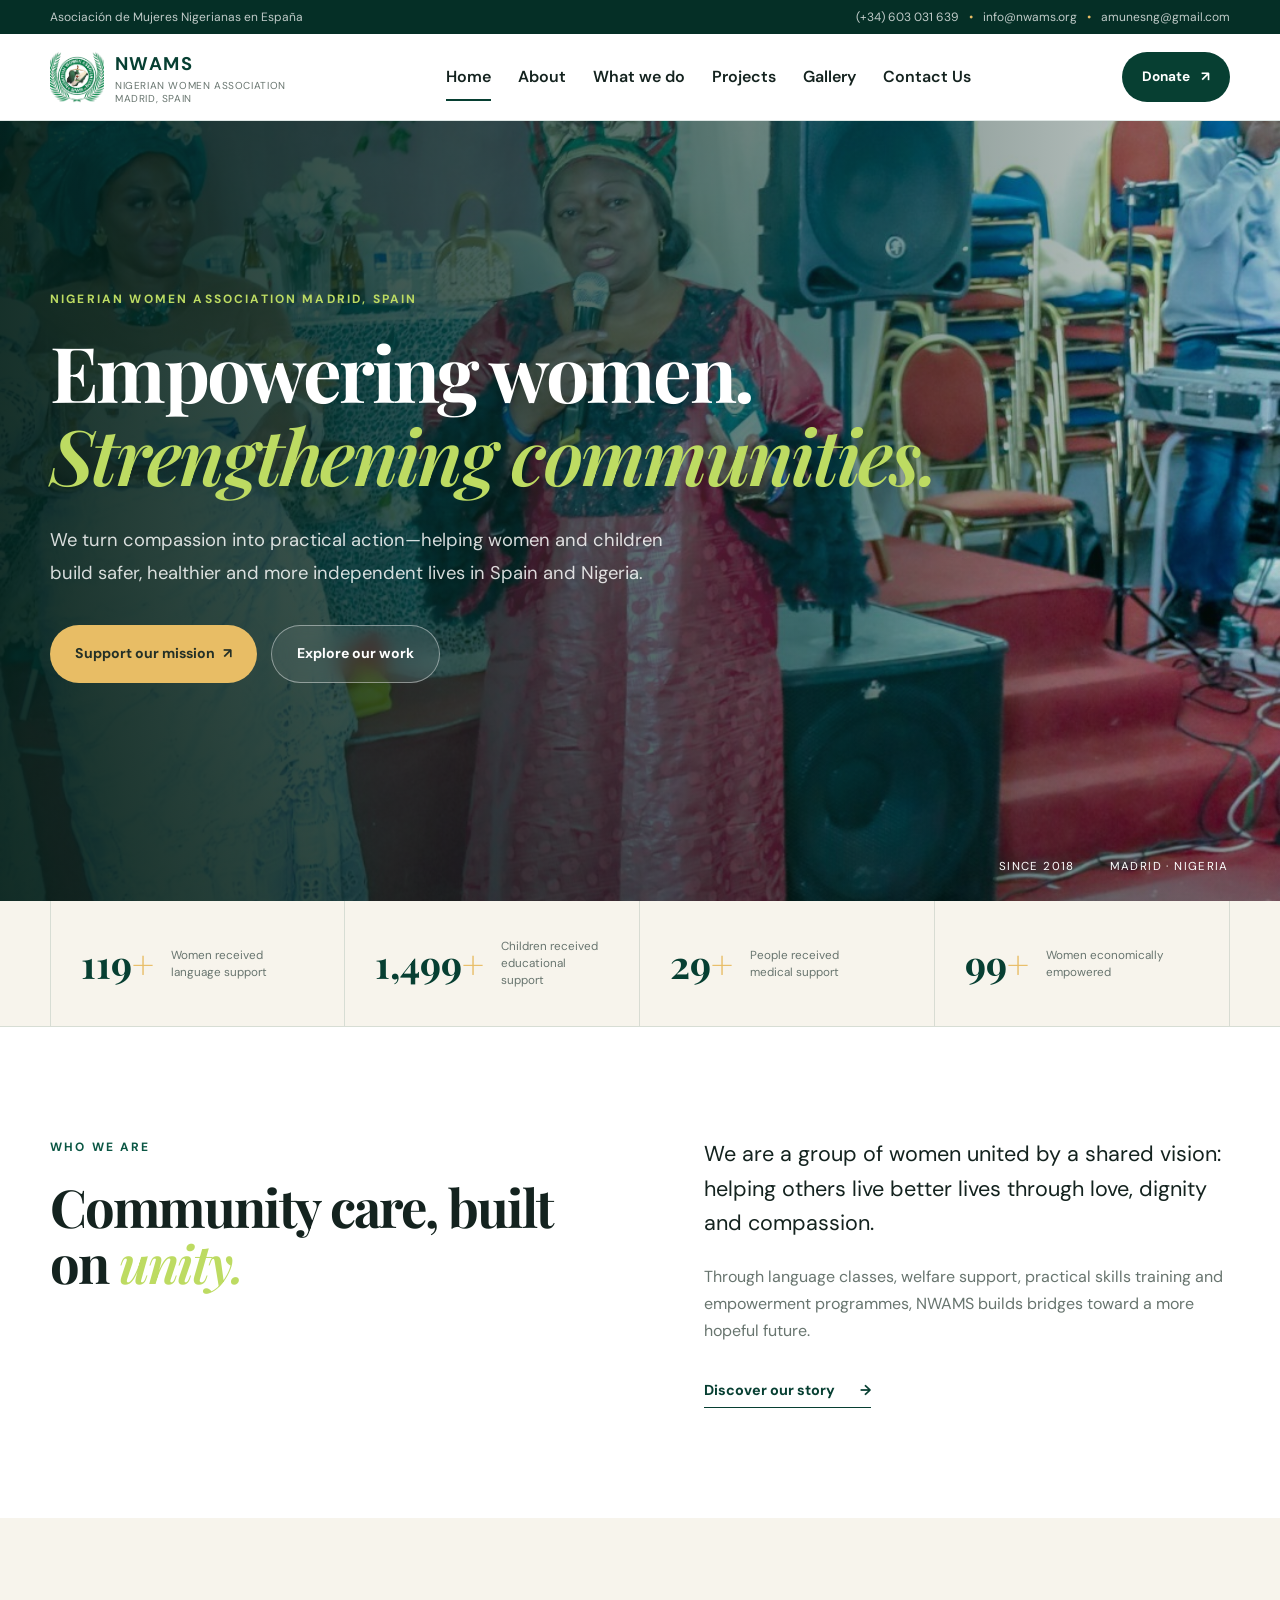
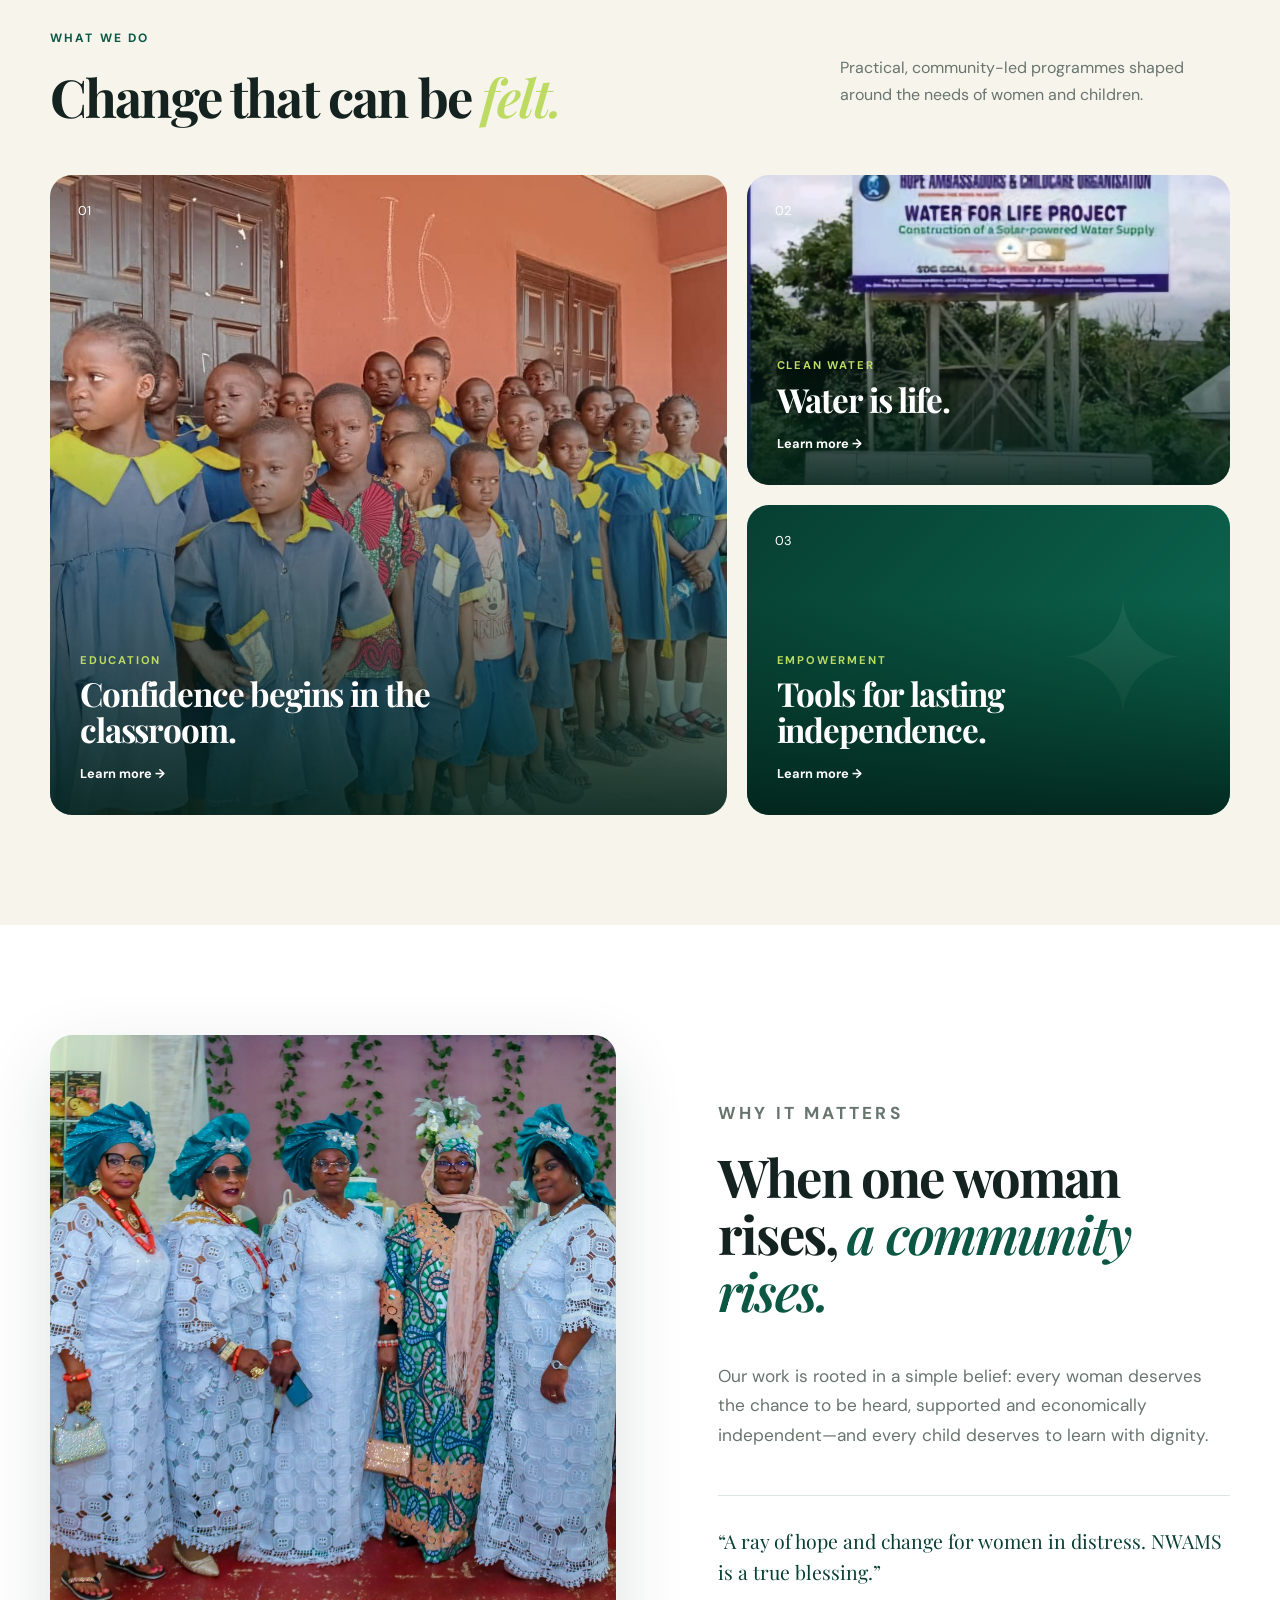
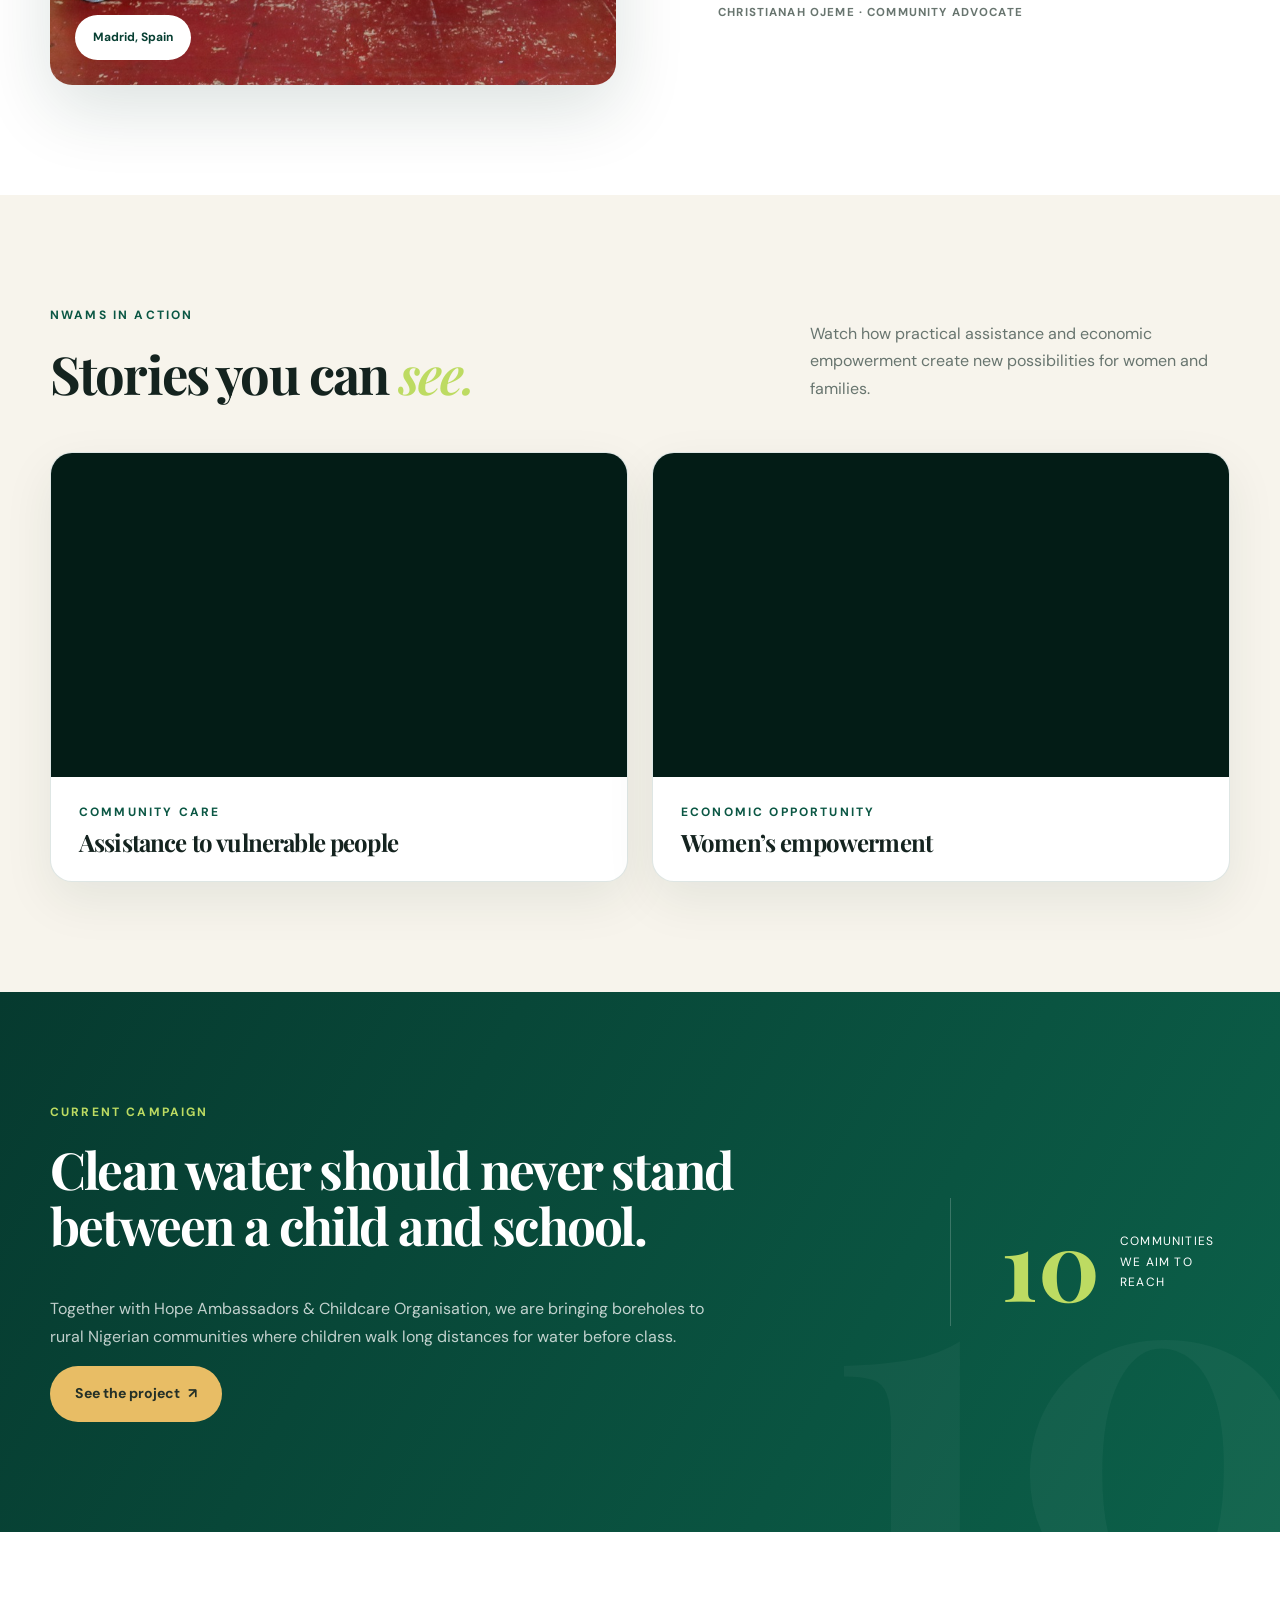
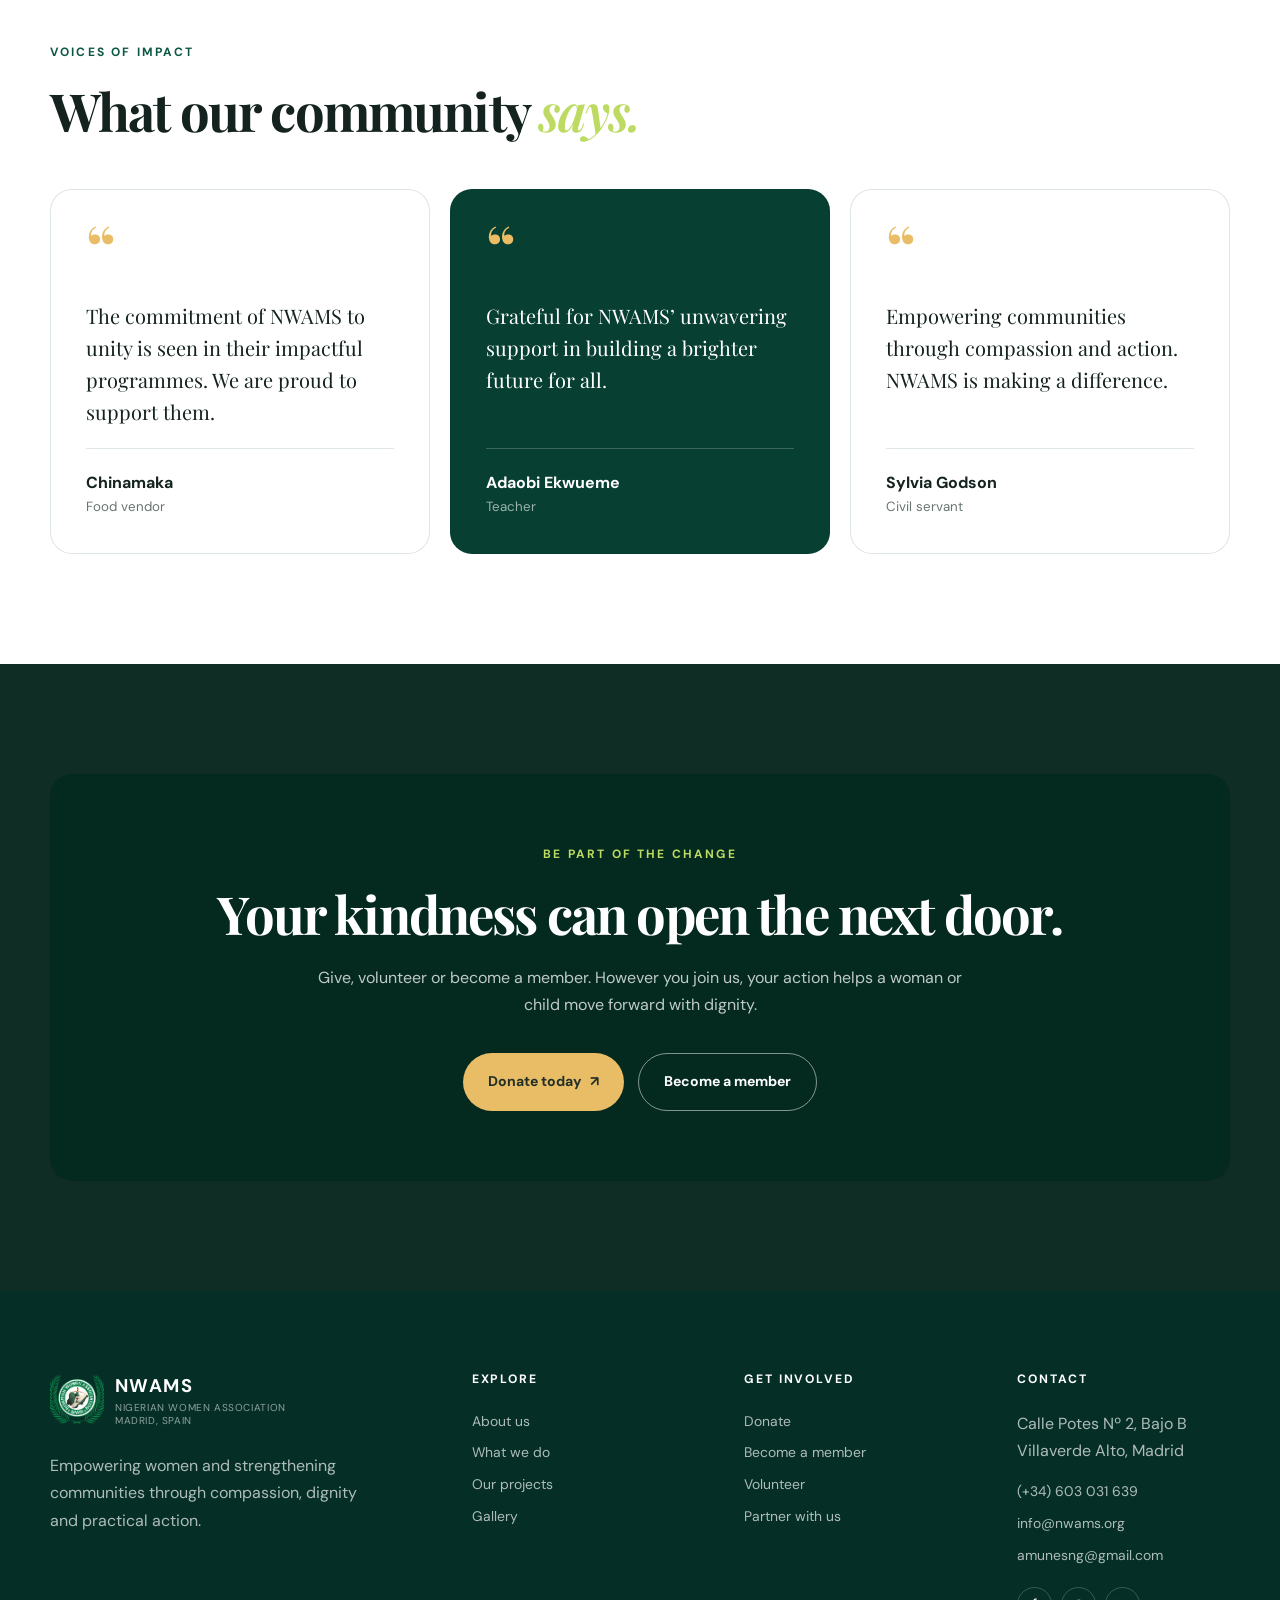
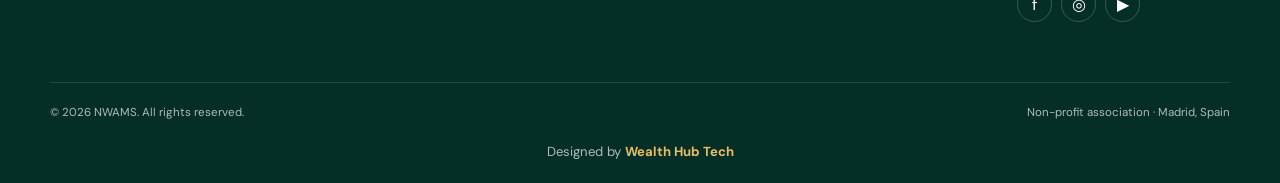
==== index.html @ 1ffab166 "Initial NWAMS website" ====
<!doctype html>
<html lang="en">
  <head>
    <meta charset="UTF-8" />
    <meta name="viewport" content="width=device-width, initial-scale=1.0" />
    <meta
      name="description"
      content="NWAMS empowers women and children in Spain and Nigeria through education, welfare, clean water, healthcare and economic opportunity."
    />
    <meta name="theme-color" content="#073f32" />
    <title>NWAMS | Empowering Women. Strengthening Communities.</title>
    <link rel="preconnect" href="https://fonts.googleapis.com" />
    <link rel="preconnect" href="https://fonts.gstatic.com" crossorigin />
    <link
      href="https://fonts.googleapis.com/css2?family=DM+Sans:wght@400;500;600;700&family=Playfair+Display:wght@600;700&display=swap"
      rel="stylesheet"
    />
    <link rel="stylesheet" href="styles.css" />
  </head>
  <body>
    <div id="site-header"></div>
    <main>
      <section class="hero">
        <img
          class="hero-media"
          src="img/empower.jpeg"
          alt="NWAMS women at a community event"
        />
        <div class="hero-overlay"></div>
        <div class="container hero-content reveal">
          <p class="eyebrow light">Nigerian Women Association Madrid, Spain</p>
          <h1>Empowering women.<br /><em>Strengthening communities.</em></h1>
          <p class="hero-copy">
            We turn compassion into practical action—helping women and children
            build safer, healthier and more independent lives in Spain and
            Nigeria.
          </p>
          <div class="button-row">
            <a class="btn btn-gold" href="donate.html"
              >Support our mission <span>↗</span></a
            ><a class="btn btn-glass" href="projects.html">Explore our work</a>
          </div>
        </div>
        <div class="hero-note">
          <span>Since 2018</span><span>Madrid · Nigeria</span>
        </div>
      </section>
      <section class="impact-strip" aria-label="Our impact">
        <div class="container impact-grid">
          <div>
            <strong data-counter="120">0</strong
            ><span>Women received<br />language support</span>
          </div>
          <div>
            <strong data-counter="1500">0</strong
            ><span>Children received<br />educational support</span>
          </div>
          <div>
            <strong data-counter="30">0</strong
            ><span>People received<br />medical support</span>
          </div>
          <div>
            <strong data-counter="100">0</strong
            ><span>Women economically<br />empowered</span>
          </div>
        </div>
      </section>
      <section class="section intro">
        <div class="container intro-grid">
          <div class="section-heading reveal">
            <p class="eyebrow">Who we are</p>
            <h2>Community care, built on <em>unity.</em></h2>
          </div>
          <div class="intro-copy reveal">
            <p class="lead">
              We are a group of women united by a shared vision: helping others
              live better lives through love, dignity and compassion.
            </p>
            <p>
              Through language classes, welfare support, practical skills
              training and empowerment programmes, NWAMS builds bridges toward a
              more hopeful future.
            </p>
            <a class="text-link" href="about.html"
              >Discover our story <span>→</span></a
            >
          </div>
        </div>
      </section>
      <section class="section programmes">
        <div class="container">
          <div class="heading-row reveal">
            <div>
              <p class="eyebrow">What we do</p>
              <h2>Change that can be <em>felt.</em></h2>
            </div>
            <p>
              Practical, community-led programmes shaped around the needs of
              women and children.
            </p>
          </div>
          <div class="programme-grid">
            <a
              class="programme-card large reveal"
              href="what-we-do.html#education"
              ><img
                src="img/pupil-2.jpeg"
                alt="School children supported by NWAMS"
              /><span class="card-number">01</span>
              <div class="card-caption">
                <p>Education</p>
                <h3>Confidence begins in the classroom.</h3>
                <span>Learn more →</span>
              </div></a
            ><a class="programme-card reveal" href="what-we-do.html#water"
              ><img
                src="img/Water-is-Life.jpg"
                alt="Clean water project"
              /><span class="card-number">02</span>
              <div class="card-caption">
                <p>Clean water</p>
                <h3>Water is life.</h3>
                <span>Learn more →</span>
              </div></a
            ><a
              class="programme-card green-card reveal"
              href="what-we-do.html#empowerment"
              ><span class="card-number">03</span>
              <div class="card-caption">
                <p>Empowerment</p>
                <h3>Tools for lasting independence.</h3>
                <span>Learn more →</span>
              </div></a
            >
          </div>
        </div>
      </section>
      <section class="section story-section">
        <div class="container story-grid">
          <div class="story-image reveal">
            <img
              src="img/photo-12.jpeg"
              alt="NWAMS community celebration"
            /><span class="image-badge">Madrid, Spain</span>
          </div>
          <div class="story-copy reveal">
            <p class="eyebrow">Why it matters</p>
            <h2>When one woman rises, <em>a community rises.</em></h2>
            <p>
              Our work is rooted in a simple belief: every woman deserves the
              chance to be heard, supported and economically independent—and
              every child deserves to learn with dignity.
            </p>
            <blockquote>
              “A ray of hope and change for women in distress. NWAMS is a true
              blessing.”<cite>Christianah Ojeme · Community advocate</cite>
            </blockquote>
          </div>
        </div>
      </section>
      <section class="section video-section">
        <div class="container">
          <div class="team-heading reveal">
            <div>
              <p class="eyebrow">NWAMS in action</p>
              <h2>Stories you can <em>see.</em></h2>
            </div>
            <p>
              Watch how practical assistance and economic empowerment create new
              possibilities for women and families.
            </p>
          </div>
          <div class="video-grid">
            <article class="video-card reveal">
              <div class="video-frame">
                <iframe
                  src="https://www.youtube.com/embed/6fsP2X5uu2U"
                  title="NWAMS assistance to vulnerable people"
                  loading="lazy"
                  allow="
                    accelerometer;
                    autoplay;
                    clipboard-write;
                    encrypted-media;
                    gyroscope;
                    picture-in-picture;
                    web-share;
                  "
                  referrerpolicy="strict-origin-when-cross-origin"
                  allowfullscreen
                ></iframe>
              </div>
              <div class="video-caption">
                <p class="eyebrow">Community care</p>
                <h3>Assistance to vulnerable people</h3>
              </div>
            </article>
            <article class="video-card reveal">
              <div class="video-frame">
                <iframe
                  src="https://www.youtube.com/embed/rhXHW_gicxs"
                  title="NWAMS women empowerment programme"
                  loading="lazy"
                  allow="
                    accelerometer;
                    autoplay;
                    clipboard-write;
                    encrypted-media;
                    gyroscope;
                    picture-in-picture;
                    web-share;
                  "
                  referrerpolicy="strict-origin-when-cross-origin"
                  allowfullscreen
                ></iframe>
              </div>
              <div class="video-caption">
                <p class="eyebrow">Economic opportunity</p>
                <h3>Women’s empowerment</h3>
              </div>
            </article>
          </div>
        </div>
      </section>
      <section class="section project-spotlight">
        <div class="container spotlight-inner reveal">
          <div>
            <p class="eyebrow light">Current campaign</p>
            <h2>Clean water should never stand between a child and school.</h2>
            <p>
              Together with Hope Ambassadors & Childcare Organisation, we are
              bringing boreholes to rural Nigerian communities where children
              walk long distances for water before class.
            </p>
            <a class="btn btn-gold" href="projects.html"
              >See the project <span>↗</span></a
            >
          </div>
          <div class="spotlight-stat">
            <strong>10</strong><span>communities<br />we aim to reach</span>
          </div>
        </div>
      </section>
      <section class="section voices">
        <div class="container">
          <div class="heading-row reveal">
            <div>
              <p class="eyebrow">Voices of impact</p>
              <h2>What our community <em>says.</em></h2>
            </div>
          </div>
          <div class="testimonial-grid">
            <article class="quote-card reveal">
              <span>“</span>
              <p>
                The commitment of NWAMS to unity is seen in their impactful
                programmes. We are proud to support them.
              </p>
              <footer>
                <strong>Chinamaka</strong><small>Food vendor</small>
              </footer>
            </article>
            <article class="quote-card featured reveal">
              <span>“</span>
              <p>
                Grateful for NWAMS’ unwavering support in building a brighter
                future for all.
              </p>
              <footer>
                <strong>Adaobi Ekwueme</strong><small>Teacher</small>
              </footer>
            </article>
            <article class="quote-card reveal">
              <span>“</span>
              <p>
                Empowering communities through compassion and action. NWAMS is
                making a difference.
              </p>
              <footer>
                <strong>Sylvia Godson</strong><small>Civil servant</small>
              </footer>
            </article>
          </div>
        </div>
      </section>
      <section class="section final-cta">
        <div class="container cta-inner reveal">
          <p class="eyebrow light">Be part of the change</p>
          <h2>Your kindness can open the next door.</h2>
          <p>
            Give, volunteer or become a member. However you join us, your action
            helps a woman or child move forward with dignity.
          </p>
          <div class="button-row">
            <a class="btn btn-gold" href="donate.html"
              >Donate today <span>↗</span></a
            ><a class="btn btn-outline-light" href="contact-us.html"
              >Become a member</a
            >
          </div>
        </div>
      </section>
    </main>
    <div id="site-footer"></div>
    <script src="script.js"></script>
  </body>
</html>
---- styles.css ----
:root{--green:#073f32;--green-2:#0b5744;--lime:#bddb62;--gold:#e8bd65;--cream:#f7f4ec;--ink:#14231f;--muted:#68756f;--white:#fff;--line:rgba(7,63,50,.13);--radius:22px;--shadow:0 24px 70px rgba(6,48,38,.14);--container:min(1180px,calc(100% - 40px))}
*{box-sizing:border-box}html{scroll-behavior:smooth}body{margin:0;color:var(--ink);font:16px/1.7 'DM Sans',sans-serif;background:#fff}body.menu-open{overflow:hidden}img{display:block;max-width:100%}a{color:inherit;text-decoration:none}h1,h2,h3,p{margin-top:0}h1,h2,h3{font-family:'Playfair Display',serif;line-height:1.08;letter-spacing:-.035em}h1{font-size:clamp(3rem,6vw,6.4rem)}h2{font-size:clamp(2.35rem,4.1vw,4.5rem)}h3{font-size:1.5rem}em{font-weight:600;color:var(--lime)}.container{width:var(--container);margin-inline:auto}.section{padding:110px 0}.eyebrow{margin:0 0 20px;color:var(--green-2);font-size:.75rem;font-weight:700;letter-spacing:.18em;text-transform:uppercase}.eyebrow.light{color:var(--lime)}.topbar{background:#052f26;color:rgba(255,255,255,.75);font-size:.75rem}.topbar .container{min-height:34px;display:flex;align-items:center;justify-content:space-between;gap:15px}.topbar a:hover{color:#fff}.topbar-dot{padding:0 10px;color:var(--gold)}.site-header{position:sticky;top:0;z-index:100;background:rgba(255,255,255,.95);backdrop-filter:blur(18px);border-bottom:1px solid var(--line)}.nav-wrap{height:86px;display:flex;align-items:center;gap:28px}.brand{display:flex;align-items:center;gap:11px;min-width:245px}.brand img{width:54px;height:54px;object-fit:contain}.brand strong{display:block;color:var(--green);font-size:1.15rem;letter-spacing:.08em}.brand small{display:block;color:var(--muted);font-size:.63rem;line-height:1.25;text-transform:uppercase;letter-spacing:.06em}.main-nav{display:flex;align-items:center;justify-content:center;gap:27px;flex:1}.main-nav a{position:relative;font-size:.87rem;font-weight:600}.main-nav a:after{content:'';position:absolute;left:0;right:100%;bottom:-10px;height:2px;background:var(--green);transition:.25s}.main-nav a:hover:after,.main-nav a.active:after{right:0}.nav-donate{background:var(--green);color:#fff;padding:13px 20px;border-radius:50px;font-size:.85rem;font-weight:700}.nav-donate span,.btn span{margin-left:8px}.menu-toggle{display:none;border:0;background:none;padding:8px}.menu-toggle span{display:block;width:25px;height:2px;margin:5px;background:var(--green)}.hero{position:relative;min-height:calc(100vh - 120px);display:grid;align-items:center;overflow:hidden;background:var(--green)}.hero-media{position:absolute;inset:0;width:100%;height:100%;object-fit:cover;object-position:center 34%}.hero-overlay{position:absolute;inset:0;background:linear-gradient(90deg,rgba(3,31,24,.92) 0%,rgba(4,39,30,.66) 50%,rgba(4,34,27,.18) 100%),linear-gradient(0deg,rgba(0,0,0,.2),transparent 45%)}.hero-content{position:relative;z-index:2;color:#fff;padding:100px 0 150px}.hero h1{max-width:980px;margin-bottom:28px;color:#fff}.hero-copy{max-width:650px;font-size:1.15rem;color:rgba(255,255,255,.83);line-height:1.8}.button-row{display:flex;flex-wrap:wrap;gap:14px;margin-top:35px}.btn{display:inline-flex;align-items:center;justify-content:center;padding:16px 25px;border-radius:50px;font-size:.88rem;font-weight:700;transition:.25s}.btn:hover{transform:translateY(-2px)}.btn-gold{background:var(--gold);color:#243027}.btn-glass{border:1px solid rgba(255,255,255,.42);color:#fff;background:rgba(255,255,255,.08);backdrop-filter:blur(10px)}.btn-outline-light{border:1px solid rgba(255,255,255,.5);color:#fff}.hero-note{position:absolute;z-index:3;bottom:24px;right:4%;display:flex;gap:35px;color:#fff;font-size:.72rem;letter-spacing:.12em;text-transform:uppercase}.impact-strip{background:var(--cream);border-bottom:1px solid var(--line)}.impact-grid{display:grid;grid-template-columns:repeat(4,1fr)}.impact-grid>div{display:flex;align-items:center;gap:17px;padding:30px;border-right:1px solid var(--line)}.impact-grid>div:first-child{border-left:1px solid var(--line)}.impact-grid strong{font-family:'Playfair Display',serif;font-size:2.4rem;color:var(--green)}.impact-grid strong:after{content:'+';color:var(--gold)}.impact-grid span{font-size:.73rem;line-height:1.45;color:var(--muted)}.intro{background:#fff}.intro-grid{display:grid;grid-template-columns:1fr 1fr;gap:10vw}.section-heading h2{margin:0}.intro-copy .lead{font-size:1.35rem;color:var(--ink);line-height:1.6}.intro-copy p{color:var(--muted)}.text-link{display:inline-flex;gap:25px;margin-top:18px;padding-bottom:4px;border-bottom:1px solid var(--green);color:var(--green);font-weight:700;font-size:.9rem}.programmes{background:var(--cream)}.heading-row{display:flex;justify-content:space-between;align-items:end;gap:50px;margin-bottom:50px}.heading-row h2{margin:0}.heading-row>p{max-width:390px;color:var(--muted)}.programme-grid{display:grid;grid-template-columns:1.4fr 1fr;grid-template-rows:310px 310px;gap:20px}.programme-card{position:relative;overflow:hidden;border-radius:var(--radius);color:#fff}.programme-card.large{grid-row:1/3}.programme-card img{width:100%;height:100%;object-fit:cover;transition:.6s}.programme-card:after{content:'';position:absolute;inset:0;background:linear-gradient(0deg,rgba(2,34,26,.9),transparent 70%)}.programme-card:hover img{transform:scale(1.04)}.green-card{background:linear-gradient(135deg,var(--green),#0c6f55)}.green-card:before{content:'✦';position:absolute;right:40px;top:20px;font-size:10rem;color:rgba(255,255,255,.07)}.card-number{position:absolute;z-index:2;top:25px;left:28px;font-size:.8rem}.card-caption{position:absolute;z-index:2;left:30px;right:30px;bottom:28px}.card-caption p{margin:0 0 6px;color:var(--lime);font-size:.7rem;text-transform:uppercase;letter-spacing:.16em;font-weight:700}.card-caption h3{max-width:500px;margin-bottom:12px;color:#fff;font-size:clamp(1.4rem,2.6vw,2.5rem)}.card-caption>span{font-size:.8rem;font-weight:700}.story-section{background:#fff}.story-grid{display:grid;grid-template-columns:1.05fr .95fr;align-items:center;gap:8vw}.story-image{position:relative}.story-image img{width:100%;height:650px;object-fit:cover;border-radius:var(--radius);box-shadow:var(--shadow)}.image-badge{position:absolute;bottom:25px;left:25px;background:#fff;color:var(--green);padding:12px 18px;border-radius:50px;font-size:.75rem;font-weight:700}.story-copy h2 em{color:var(--green-2)}.story-copy>p{color:var(--muted);font-size:1.08rem}.story-copy blockquote{margin:45px 0 0;padding:30px 0 0;border-top:1px solid var(--line);font:1.22rem/1.6 'Playfair Display',serif;color:var(--green)}.story-copy cite{display:block;margin-top:17px;color:var(--muted);font:700 .72rem 'DM Sans',sans-serif;text-transform:uppercase;letter-spacing:.1em}.project-spotlight{position:relative;background:linear-gradient(120deg,#063a2f,#0c614a);color:#fff;overflow:hidden}.project-spotlight:after{content:'10';position:absolute;right:-3%;bottom:-34%;color:rgba(255,255,255,.035);font:700 30rem 'Playfair Display',serif}.spotlight-inner{position:relative;z-index:2;display:grid;grid-template-columns:1.5fr .5fr;align-items:center;gap:60px}.spotlight-inner h2{max-width:790px;color:#fff;font-size:clamp(2.5rem,4vw,4.3rem)}.spotlight-inner p:not(.eyebrow){max-width:690px;color:rgba(255,255,255,.75)}.spotlight-stat{display:flex;align-items:center;gap:20px;padding-left:50px;border-left:1px solid rgba(255,255,255,.2)}.spotlight-stat strong{font:700 6rem 'Playfair Display',serif;color:var(--lime)}.spotlight-stat span{font-size:.75rem;text-transform:uppercase;letter-spacing:.1em}.voices{background:#fff}.testimonial-grid{display:grid;grid-template-columns:repeat(3,1fr);gap:20px}.quote-card{display:flex;flex-direction:column;min-height:360px;padding:35px;border:1px solid var(--line);border-radius:var(--radius);background:#fff}.quote-card>span{font:700 4rem 'Playfair Display',serif;color:var(--gold);line-height:.7}.quote-card>p{flex:1;margin-top:30px;font:1.25rem/1.6 'Playfair Display',serif}.quote-card footer{display:flex;flex-direction:column;padding-top:20px;border-top:1px solid var(--line)}.quote-card small{color:var(--muted)}.quote-card.featured{background:var(--green);color:#fff}.quote-card.featured footer{border-color:rgba(255,255,255,.2)}.quote-card.featured small{color:rgba(255,255,255,.6)}.final-cta{background:#102d25 url('https://nwams.org/wp-content/uploads/2024/10/WhatsApp-Image-2024-10-19-at-17.21.58-5.jpeg') center/cover}.cta-inner{padding:70px;border-radius:var(--radius);background:rgba(4,43,33,.9);color:#fff;text-align:center;backdrop-filter:blur(4px)}.cta-inner h2{max-width:850px;margin:0 auto 22px;color:#fff}.cta-inner>p:not(.eyebrow){max-width:660px;margin-inline:auto;color:rgba(255,255,255,.75)}.cta-inner .button-row{justify-content:center}.site-footer{padding:80px 0 20px;background:#052f26;color:rgba(255,255,255,.68)}.footer-main{display:grid;grid-template-columns:1.7fr repeat(3,1fr);gap:60px}.footer-brand strong{color:#fff}.footer-brand small{color:rgba(255,255,255,.55)}.footer-about p{max-width:320px;margin-top:25px}.footer-main h3{margin-bottom:23px;color:#fff;font:700 .76rem 'DM Sans',sans-serif;text-transform:uppercase;letter-spacing:.15em}.footer-main>div>a:not(.brand){display:block;margin:8px 0;font-size:.87rem}.footer-main>div>a:hover{color:var(--lime)}.socials{display:flex;gap:9px;margin-top:20px}.socials a{width:35px;height:35px;display:grid;place-items:center;border:1px solid rgba(255,255,255,.2);border-radius:50%;color:#fff}.footer-bottom{display:flex;justify-content:space-between;margin-top:60px;padding-top:20px;border-top:1px solid rgba(255,255,255,.12);font-size:.72rem}.page-hero{padding:110px 0 80px;background:var(--cream)}.page-hero h1{max-width:900px;margin:0;color:var(--green);font-size:clamp(3rem,5vw,5.5rem)}.page-hero p:last-child{max-width:680px;color:var(--muted);font-size:1.1rem}.content-grid{display:grid;grid-template-columns:repeat(2,1fr);gap:25px}.content-card{padding:35px;border:1px solid var(--line);border-radius:var(--radius)}.content-card img{width:100%;height:260px;object-fit:cover;border-radius:15px;margin-bottom:25px}.content-card p{color:var(--muted)}.contact-grid{display:grid;grid-template-columns:.8fr 1.2fr;gap:60px}.contact-list a{display:block;margin:15px 0;color:var(--green);font-weight:700}.form-card{padding:40px;background:var(--cream);border-radius:var(--radius)}form{display:grid;gap:16px}label{font-size:.8rem;font-weight:700}input,textarea,select{width:100%;padding:15px;border:1px solid var(--line);border-radius:10px;background:#fff;font:inherit}textarea{min-height:140px;resize:vertical}.form-feedback{color:var(--green);font-weight:700}.gallery-grid{columns:3;column-gap:18px}.gallery-grid img{width:100%;margin-bottom:18px;border-radius:16px;break-inside:avoid}.reveal{opacity:0;transform:translateY(24px);transition:opacity .7s,transform .7s}.reveal.shown{opacity:1;transform:none}@media(prefers-reduced-motion:reduce){*{scroll-behavior:auto!important}.reveal{opacity:1;transform:none;transition:none}}
@media(max-width:1050px){.main-nav{gap:14px}.nav-wrap{gap:14px}.brand{min-width:auto}.brand small{display:none}.impact-grid{grid-template-columns:repeat(2,1fr)}.impact-grid>div:nth-child(3){border-left:1px solid var(--line)}.footer-main{grid-template-columns:1.4fr repeat(3,1fr);gap:30px}}
@media(max-width:800px){.topbar{display:none}.site-header{top:0}.nav-wrap{height:74px}.brand img{width:45px;height:45px}.menu-toggle{display:block;margin-left:auto}.main-nav{position:fixed;inset:74px 0 auto;background:#fff;display:none;flex-direction:column;align-items:flex-start;padding:30px 20px;box-shadow:var(--shadow)}.main-nav.open{display:flex}.nav-donate{display:none}.hero{min-height:750px}.hero-content{padding:80px 0 150px}.hero-note{left:20px;right:auto}.section{padding:75px 0}.intro-grid,.story-grid,.spotlight-inner,.contact-grid{grid-template-columns:1fr;gap:50px}.heading-row{display:block}.programme-grid{display:block}.programme-card{display:block;height:420px;margin-bottom:18px}.story-image img{height:500px}.spotlight-stat{padding:25px 0 0;border-left:0;border-top:1px solid rgba(255,255,255,.2)}.testimonial-grid{grid-template-columns:1fr}.quote-card{min-height:300px}.footer-main{grid-template-columns:1fr 1fr}.footer-about{grid-column:1/-1}.cta-inner{padding:50px 22px}.content-grid{grid-template-columns:1fr}.gallery-grid{columns:2}}
@media(max-width:520px){:root{--container:min(100% - 28px,1180px)}h1{font-size:3.25rem}.hero-copy{font-size:1rem}.button-row{flex-direction:column;align-items:stretch}.hero-note{gap:16px;font-size:.62rem}.impact-grid{grid-template-columns:1fr 1fr}.impact-grid>div{display:block;padding:21px 13px}.impact-grid strong{display:block;font-size:2rem}.impact-grid span{font-size:.66rem}.story-image img{height:400px}.footer-main{grid-template-columns:1fr}.footer-about{grid-column:auto}.footer-bottom{display:block}.footer-bottom span{display:block;margin:7px 0}.gallery-grid{columns:1}.form-card{padding:25px}}

/* About page team */
.team-section{background:#fff}.community-team{background:var(--cream)}.team-heading{display:grid;grid-template-columns:1.25fr .75fr;align-items:end;gap:60px;margin-bottom:50px}.team-heading h2{margin:0}.team-heading>p{max-width:430px;margin:0;color:var(--muted)}.team-grid{display:grid;gap:22px}.executive-grid{grid-template-columns:repeat(5,1fr)}.member-grid{grid-template-columns:repeat(4,1fr)}.member-card{overflow:hidden;border:1px solid var(--line);border-radius:18px;background:#fff;transition:transform .3s,box-shadow .3s}.member-card:hover{transform:translateY(-6px);box-shadow:var(--shadow)}.member-card img{width:100%;height:280px;object-fit:cover;object-position:center top;background:#edf2ee}.member-card div{padding:21px 20px 23px}.member-card h3{margin:0 0 7px;font-size:1.18rem;line-height:1.25}.member-card p{margin:0;color:var(--green-2);font-size:.7rem;font-weight:700;letter-spacing:.1em;text-transform:uppercase}
@media(max-width:1050px){.executive-grid,.member-grid{grid-template-columns:repeat(3,1fr)}}
@media(max-width:800px){.team-heading{grid-template-columns:1fr;gap:18px}.executive-grid,.member-grid{grid-template-columns:repeat(2,1fr)}.member-card img{height:320px}}
@media(max-width:520px){.executive-grid,.member-grid{grid-template-columns:1fr}.member-card img{height:410px}}

/* Vision and mission */
.purpose-section{padding-top:0;background:#fff}.purpose-grid{display:grid;grid-template-columns:.9fr 1.1fr;gap:22px}.purpose-card{position:relative;overflow:hidden;min-height:520px;padding:55px;border-radius:var(--radius)}.purpose-card h2{font-size:clamp(2.2rem,3.4vw,3.8rem)}.purpose-card>p:last-child,.purpose-card li{font-size:1rem;line-height:1.75}.vision-card{display:flex;flex-direction:column;justify-content:flex-end;background:linear-gradient(145deg,#073f32,#0b654e);color:#fff}.vision-card h2{color:#fff}.vision-card>p:last-child{color:rgba(255,255,255,.76)}.mission-card{background:var(--cream);border:1px solid var(--line)}.mission-card h2{color:var(--green)}.mission-card ul{margin:28px 0 0;padding:0;list-style:none}.mission-card li{position:relative;padding:13px 0 13px 30px;border-top:1px solid var(--line);color:var(--muted)}.mission-card li:before{content:'✦';position:absolute;left:0;color:var(--gold)}.purpose-number{position:absolute;right:35px;top:20px;color:rgba(255,255,255,.1);font:700 7rem 'Playfair Display',serif}.mission-card .purpose-number{color:rgba(7,63,50,.06)}.member-photo-placeholder{height:280px!important;display:grid!important;place-items:center;padding:0!important;background:linear-gradient(145deg,#e7efe9,#d1e0d7)}.member-photo-placeholder span{width:92px;height:92px;display:grid;place-items:center;border-radius:50%;background:var(--green);color:var(--lime);font:700 1.7rem 'Playfair Display',serif;letter-spacing:.05em}
@media(max-width:800px){.purpose-grid{grid-template-columns:1fr}.purpose-card{min-height:auto;padding:40px 30px}.vision-card{min-height:480px}.member-photo-placeholder{height:320px!important}}
@media(max-width:520px){.member-photo-placeholder{height:410px!important}}

/* Responsive embedded videos */
.video-section{background:var(--cream)}.about-videos,.gallery-video{background:#fff}.video-grid{display:grid;grid-template-columns:repeat(2,minmax(0,1fr));gap:24px}.video-card{overflow:hidden;border:1px solid var(--line);border-radius:var(--radius);background:#fff;box-shadow:0 18px 50px rgba(6,48,38,.08)}.video-frame{position:relative;width:100%;aspect-ratio:16/9;overflow:hidden;background:#031c16}.video-frame iframe{position:absolute;inset:0;width:100%;height:100%;border:0}.video-caption{padding:25px 28px}.video-caption .eyebrow{margin-bottom:8px}.video-caption h3{margin:0}.video-feature{display:grid;grid-template-columns:.72fr 1.28fr;gap:70px;align-items:center}.video-feature h2{color:var(--green)}.video-feature>div:first-child>p:not(.eyebrow){color:var(--muted)}.water-video{background:#fff}.gallery-video{padding-top:35px}
@media(max-width:800px){.video-grid,.video-feature{grid-template-columns:1fr}.video-feature{gap:35px}.video-caption{padding:20px}.video-frame{aspect-ratio:16/9}}
@media(max-width:520px){.video-section{overflow:hidden}.video-card{border-radius:15px}.video-caption h3{font-size:1.25rem}}

/* Categorised gallery */
.gallery-collection{background:#fff}.gallery-collection-alt{background:var(--cream)}.gallery-heading{max-width:850px;margin-bottom:42px}.gallery-heading h2{margin:0;color:var(--green);font-size:clamp(2.25rem,4vw,4.25rem)}.gallery-heading h2 em{color:var(--green-2)}.gallery-collection .gallery-grid img{cursor:zoom-in;transition:transform .3s,box-shadow .3s}.gallery-collection .gallery-grid img:hover{transform:translateY(-4px);box-shadow:var(--shadow)}

/* Browser-language consent */
.translation-prompt{position:fixed;inset:0;z-index:1000;display:grid;place-items:end center;padding:24px;background:rgba(3,31,24,.52);backdrop-filter:blur(5px)}.translation-prompt[hidden]{display:none}.translation-dialog{width:min(620px,100%);padding:30px;border:1px solid rgba(255,255,255,.25);border-radius:22px;background:#fff;box-shadow:0 30px 90px rgba(3,31,24,.35)}.translation-dialog .eyebrow{margin-bottom:10px}.translation-dialog h2{margin-bottom:12px;color:var(--green);font-size:clamp(1.7rem,4vw,2.4rem)}.translation-dialog p:not(.eyebrow){margin-bottom:22px;color:var(--muted)}.translation-actions{display:flex;flex-wrap:wrap;gap:10px}.translation-actions button{font:inherit}.translation-decline{border:1px solid var(--line);background:#fff;color:var(--green)}.translation-reset{position:fixed;left:16px;bottom:16px;z-index:150;display:none;padding:10px 15px;border:1px solid rgba(255,255,255,.3);border-radius:40px;background:var(--green);color:#fff;font:700 .72rem 'DM Sans',sans-serif;box-shadow:0 10px 30px rgba(3,31,24,.25);cursor:pointer}.translation-reset.visible{display:block}#google_translate_element{position:fixed;left:-9999px;top:-9999px}
@media(max-width:520px){.gallery-heading{margin-bottom:28px}.translation-prompt{padding:12px}.translation-dialog{padding:24px 20px}.translation-actions{flex-direction:column}.translation-actions .btn{width:100%}.translation-reset{left:10px;bottom:10px}}

/* Random gallery highlights carousel */
.gallery-carousel-section{overflow:hidden;background:linear-gradient(135deg,#063b2f,#0a5b46);color:#fff}.gallery-carousel-section .gallery-heading h2{color:#fff}.gallery-carousel-section .gallery-heading h2 em{color:var(--lime)}.gallery-carousel{position:relative}.carousel-stage{position:relative;overflow:hidden;aspect-ratio:16/7;border-radius:var(--radius);background:#03271f;box-shadow:0 30px 80px rgba(0,0,0,.25)}.carousel-slide{position:absolute;inset:0;margin:0;opacity:0;visibility:hidden;transform:scale(1.025);transition:opacity .7s ease,transform 1.1s ease,visibility .7s}.carousel-slide.active{opacity:1;visibility:visible;transform:scale(1)}.carousel-slide img{width:100%;height:100%;object-fit:cover}.carousel-slide:after{content:'';position:absolute;inset:auto 0 0;height:35%;background:linear-gradient(transparent,rgba(2,25,20,.65))}.carousel-control{position:absolute;z-index:3;top:50%;width:50px;height:50px;display:grid;place-items:center;border:1px solid rgba(255,255,255,.45);border-radius:50%;background:rgba(3,39,31,.62);color:#fff;font-size:1.2rem;backdrop-filter:blur(8px);cursor:pointer;transition:.25s}.carousel-control:hover{background:var(--gold);color:var(--green);border-color:var(--gold)}.carousel-prev{left:22px}.carousel-next{right:22px}.carousel-dots{display:flex;justify-content:center;gap:9px;margin-top:24px}.carousel-dot{width:8px;height:8px;padding:0;border:0;border-radius:50%;background:rgba(255,255,255,.35);cursor:pointer;transition:.25s}.carousel-dot.active{width:28px;border-radius:10px;background:var(--lime)}
@media(max-width:800px){.carousel-stage{aspect-ratio:4/3}.carousel-control{width:44px;height:44px}.carousel-prev{left:12px}.carousel-next{right:12px}}
@media(max-width:520px){.carousel-stage{aspect-ratio:3/4;border-radius:15px}.carousel-control{top:auto;bottom:14px}.carousel-slide img{object-position:center}.carousel-dots{margin-top:18px}}
@media(prefers-reduced-motion:reduce){.carousel-slide{transition:none}}

/* Ongoing project editorial showcase */
.ongoing-projects{background:var(--cream)}.projects-intro{display:grid;grid-template-columns:.82fr 1.18fr;align-items:center;gap:8vw;margin-bottom:100px}.projects-intro h2{color:var(--green)}.projects-intro>div:first-child>p:last-child{max-width:540px;color:var(--muted);font-size:1.05rem}.pupil-mosaic{position:relative;display:grid;grid-template-columns:1.08fr .92fr;gap:14px;padding:18px 18px 56px;border-radius:var(--radius);background:#fff;box-shadow:var(--shadow)}.pupil-mosaic figure{overflow:hidden;height:370px;margin:0;border-radius:14px}.pupil-mosaic figure:nth-child(2){height:300px;margin-top:35px}.pupil-mosaic img{width:100%;height:100%;object-fit:cover}.pupil-mosaic>span{position:absolute;right:27px;bottom:18px;color:var(--green);font-size:.72rem;font-weight:700;letter-spacing:.15em;text-transform:uppercase}.project-showcase{border-top:1px solid var(--line)}.project-row{display:grid;grid-template-columns:1.05fr .95fr;align-items:center;gap:7vw;padding:75px 0;border-bottom:1px solid var(--line)}.project-row.reverse .project-art{order:2}.project-row.reverse .project-detail{order:1}.project-art{position:relative}.project-art img{width:100%;aspect-ratio:4/3;object-fit:cover;border-radius:18px;box-shadow:0 22px 55px rgba(6,48,38,.14)}.project-index{position:absolute;right:-15px;top:-25px;width:65px;height:65px;display:grid;place-items:center;border-radius:50%;background:var(--gold);color:var(--green);font:700 1rem 'Playfair Display',serif;box-shadow:0 12px 25px rgba(6,48,38,.15)}.project-row.reverse .project-index{right:auto;left:-15px}.project-detail{max-width:520px}.project-detail h3{margin-bottom:20px;color:var(--green);font-size:clamp(2rem,3.2vw,3.35rem)}.project-detail>p:not(.eyebrow){color:var(--muted)}.project-detail ul{margin:24px 0;padding:0;list-style:none}.project-detail li{position:relative;padding:9px 0 9px 27px;border-top:1px solid var(--line);color:var(--muted);font-size:.9rem}.project-detail li:before{content:'✓';position:absolute;left:0;color:var(--green-2);font-weight:700}.project-detail .text-link{margin-top:10px}
@media(max-width:900px){.projects-intro{grid-template-columns:1fr;gap:45px;margin-bottom:65px}.project-row{grid-template-columns:1fr;gap:40px;padding:55px 0}.project-row.reverse .project-art,.project-row.reverse .project-detail{order:initial}.project-detail{max-width:none}.project-row.reverse .project-index{right:-10px;left:auto}.pupil-mosaic figure{height:330px}.pupil-mosaic figure:nth-child(2){height:270px}}
@media(max-width:520px){.pupil-mosaic{gap:8px;padding:10px 10px 45px}.pupil-mosaic figure{height:250px;border-radius:10px}.pupil-mosaic figure:nth-child(2){height:205px;margin-top:22px}.project-row{padding:45px 0}.project-art img{border-radius:13px}.project-index,.project-row.reverse .project-index{right:10px;left:auto;top:-18px;width:52px;height:52px}.project-detail h3{font-size:2rem}}

/* Match GreaterOneAgro's main-menu type scale. */
.main-nav a{font-size:1rem}
@media(max-width:800px){.main-nav a{font-size:.98rem}}

.footer-design-credit{margin:18px 0 0;text-align:center;color:rgba(255,255,255,.68);font-size:.82rem}.footer-design-credit span{color:var(--gold);font-weight:700}

.contact-map-section{padding-top:0;background:#fff}.contact-map-heading{max-width:760px;margin-bottom:32px}.contact-map-heading h2{margin-bottom:16px;color:var(--green)}.contact-map-heading>p:last-child{color:var(--muted)}.contact-map{overflow:hidden;width:100%;height:460px;border:1px solid var(--line);border-radius:var(--radius);background:var(--cream);box-shadow:var(--shadow)}.contact-map iframe{display:block;width:100%;height:100%;border:0}@media(max-width:800px){.contact-map{height:380px}}@media(max-width:520px){.contact-map{height:320px;border-radius:15px}}

.video-direct-link{position:absolute;inset:0;display:grid;place-items:center;overflow:hidden;background:#031c16;color:#fff}.video-direct-link img{position:absolute;inset:0;width:100%;height:100%;object-fit:cover;opacity:.62;transition:transform .35s,opacity .35s}.video-direct-link:after{content:'';position:absolute;inset:0;background:linear-gradient(rgba(3,28,22,.08),rgba(3,28,22,.7))}.video-direct-link span{position:relative;z-index:2;display:flex;align-items:center;gap:12px;padding:13px 19px;border:1px solid rgba(255,255,255,.45);border-radius:50px;background:rgba(3,39,31,.78);font-size:.88rem;font-weight:700;backdrop-filter:blur(8px)}.video-direct-link b{display:grid;place-items:center;width:34px;height:34px;border-radius:50%;background:#ff0033;color:#fff;font-size:.78rem}.video-direct-link:hover img{transform:scale(1.04);opacity:.75}
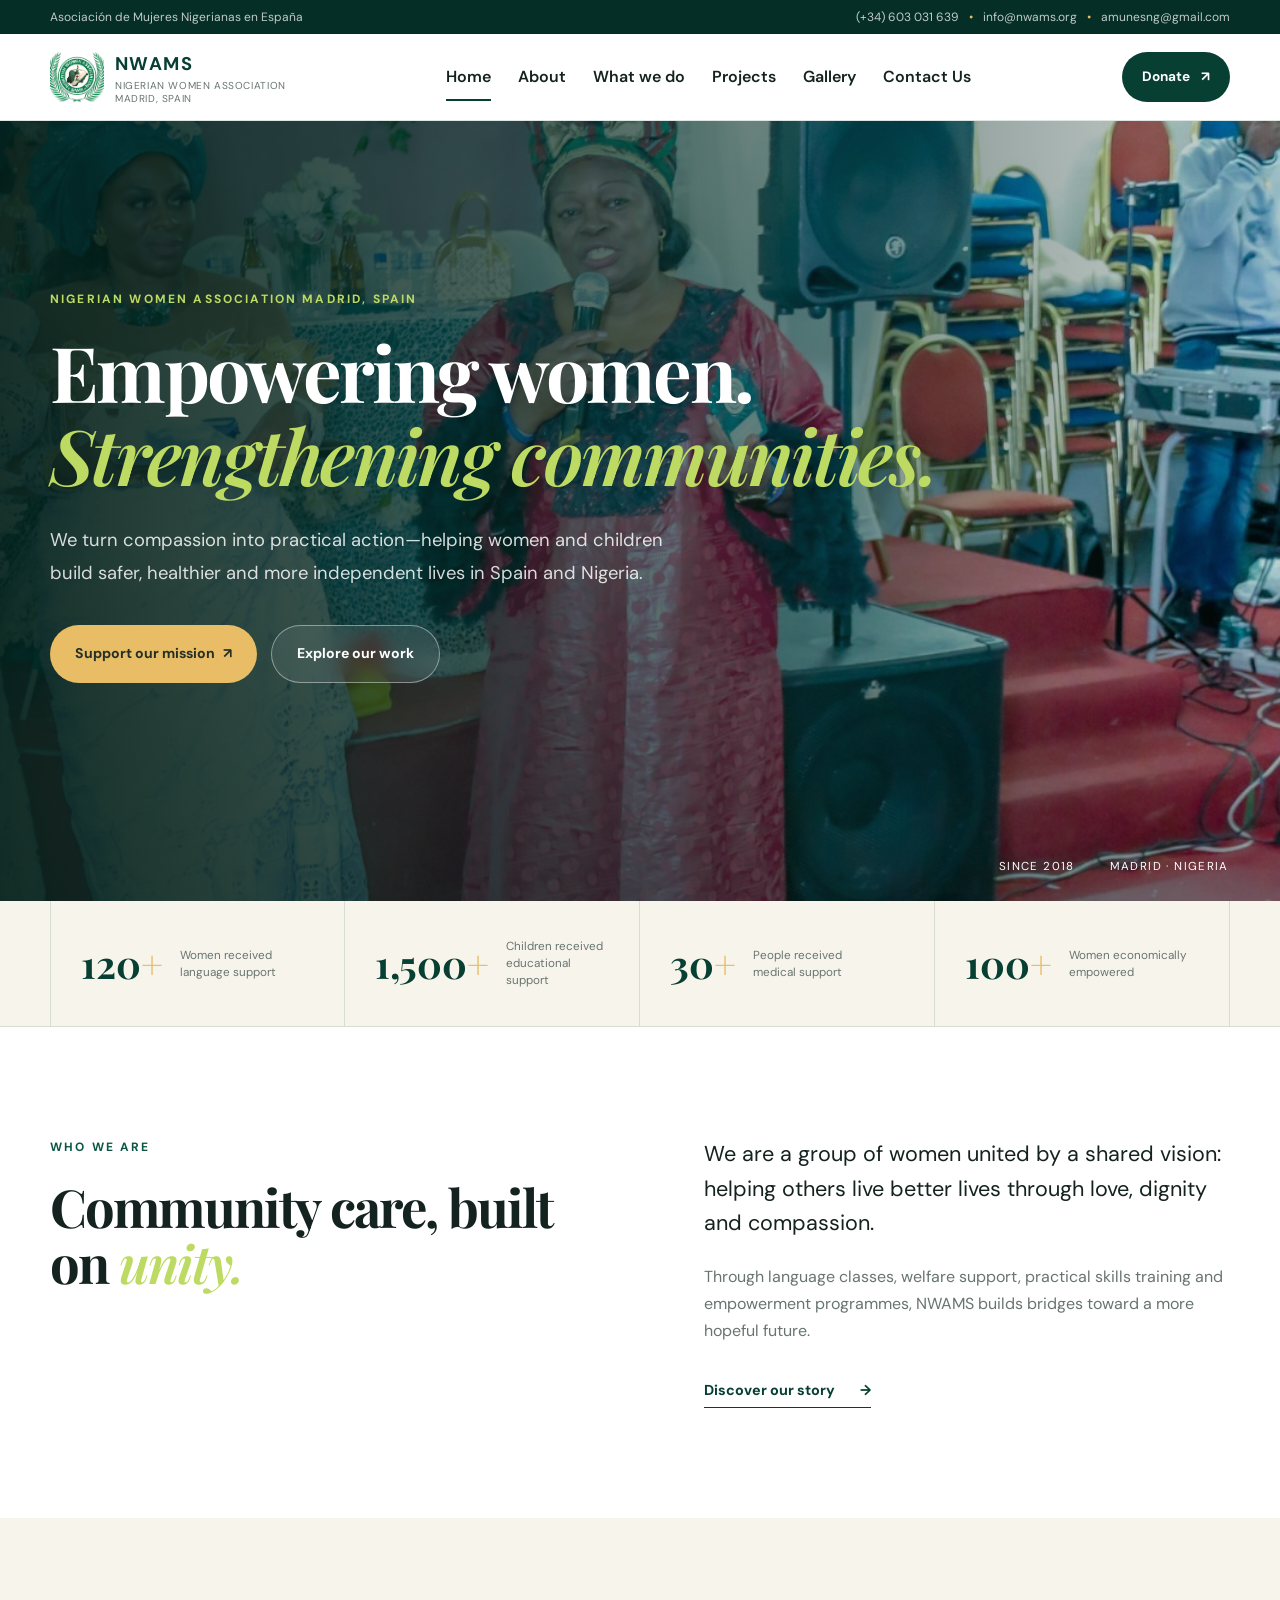
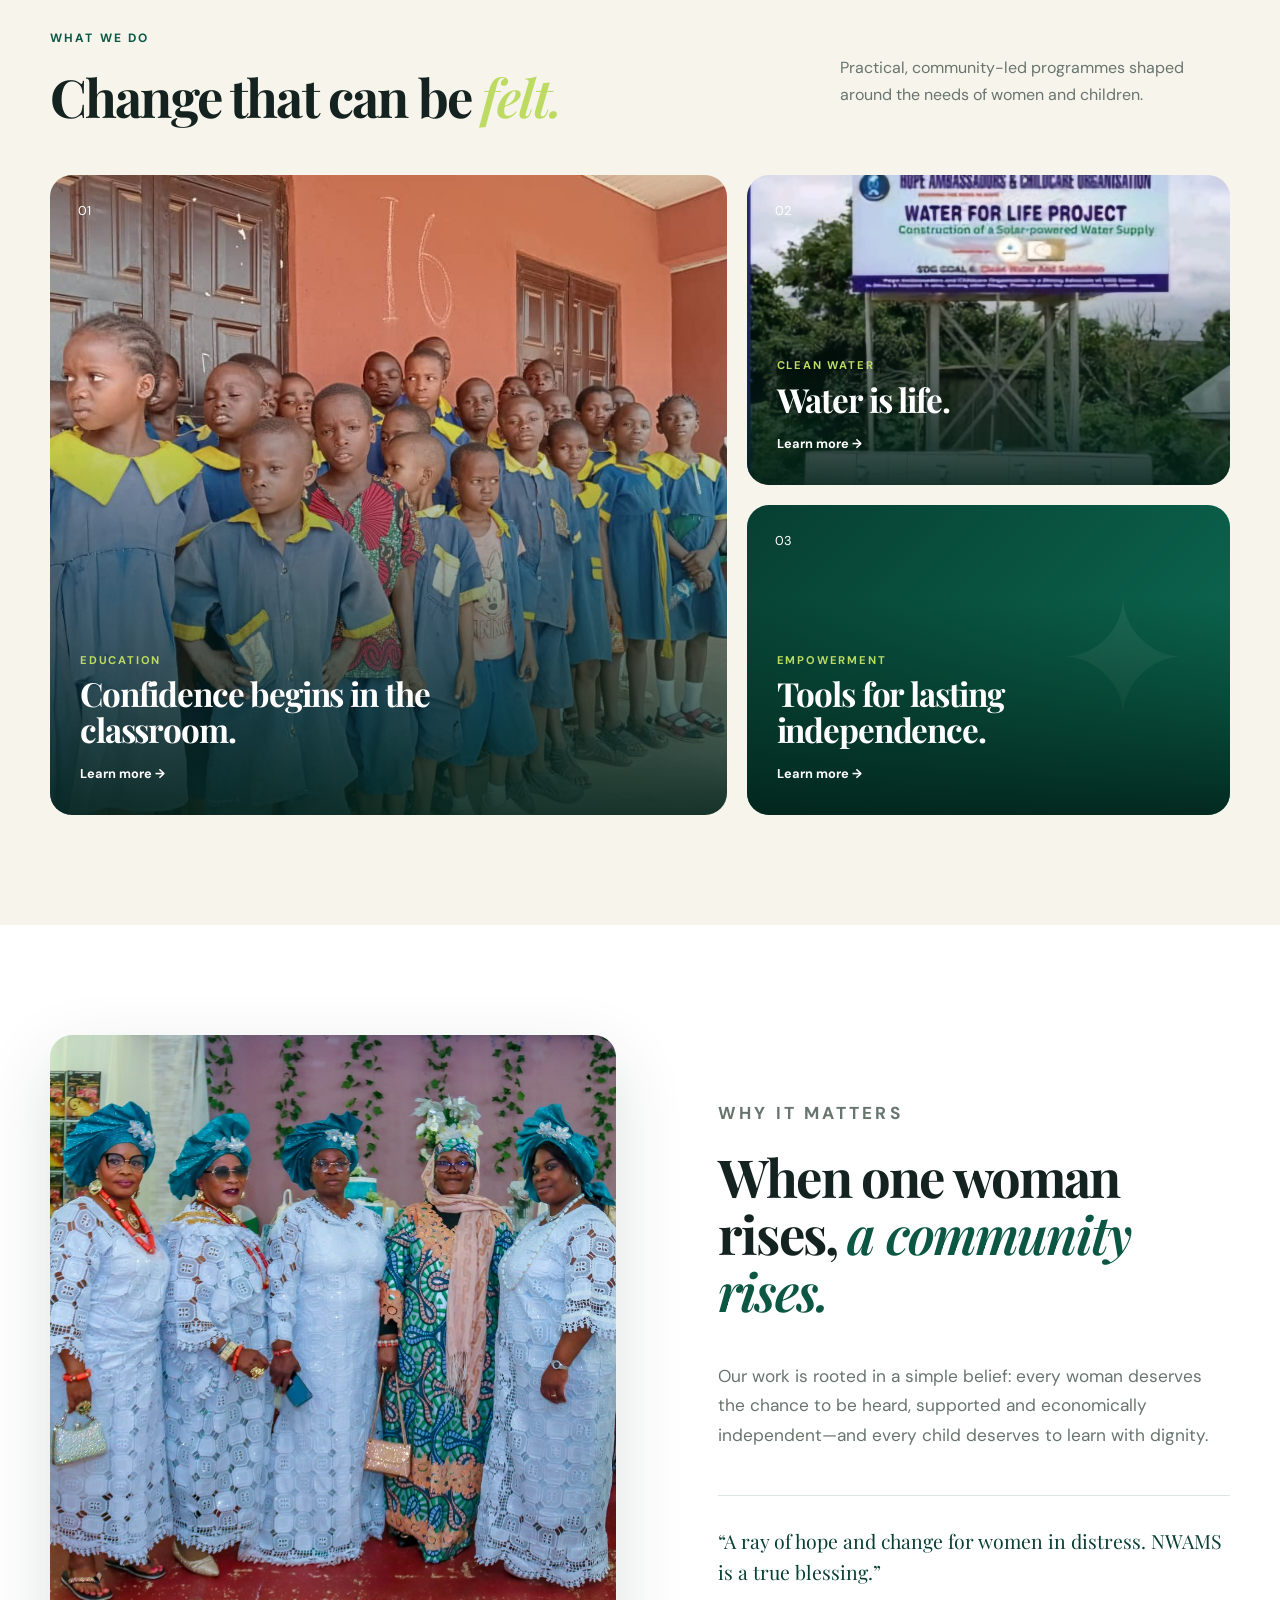
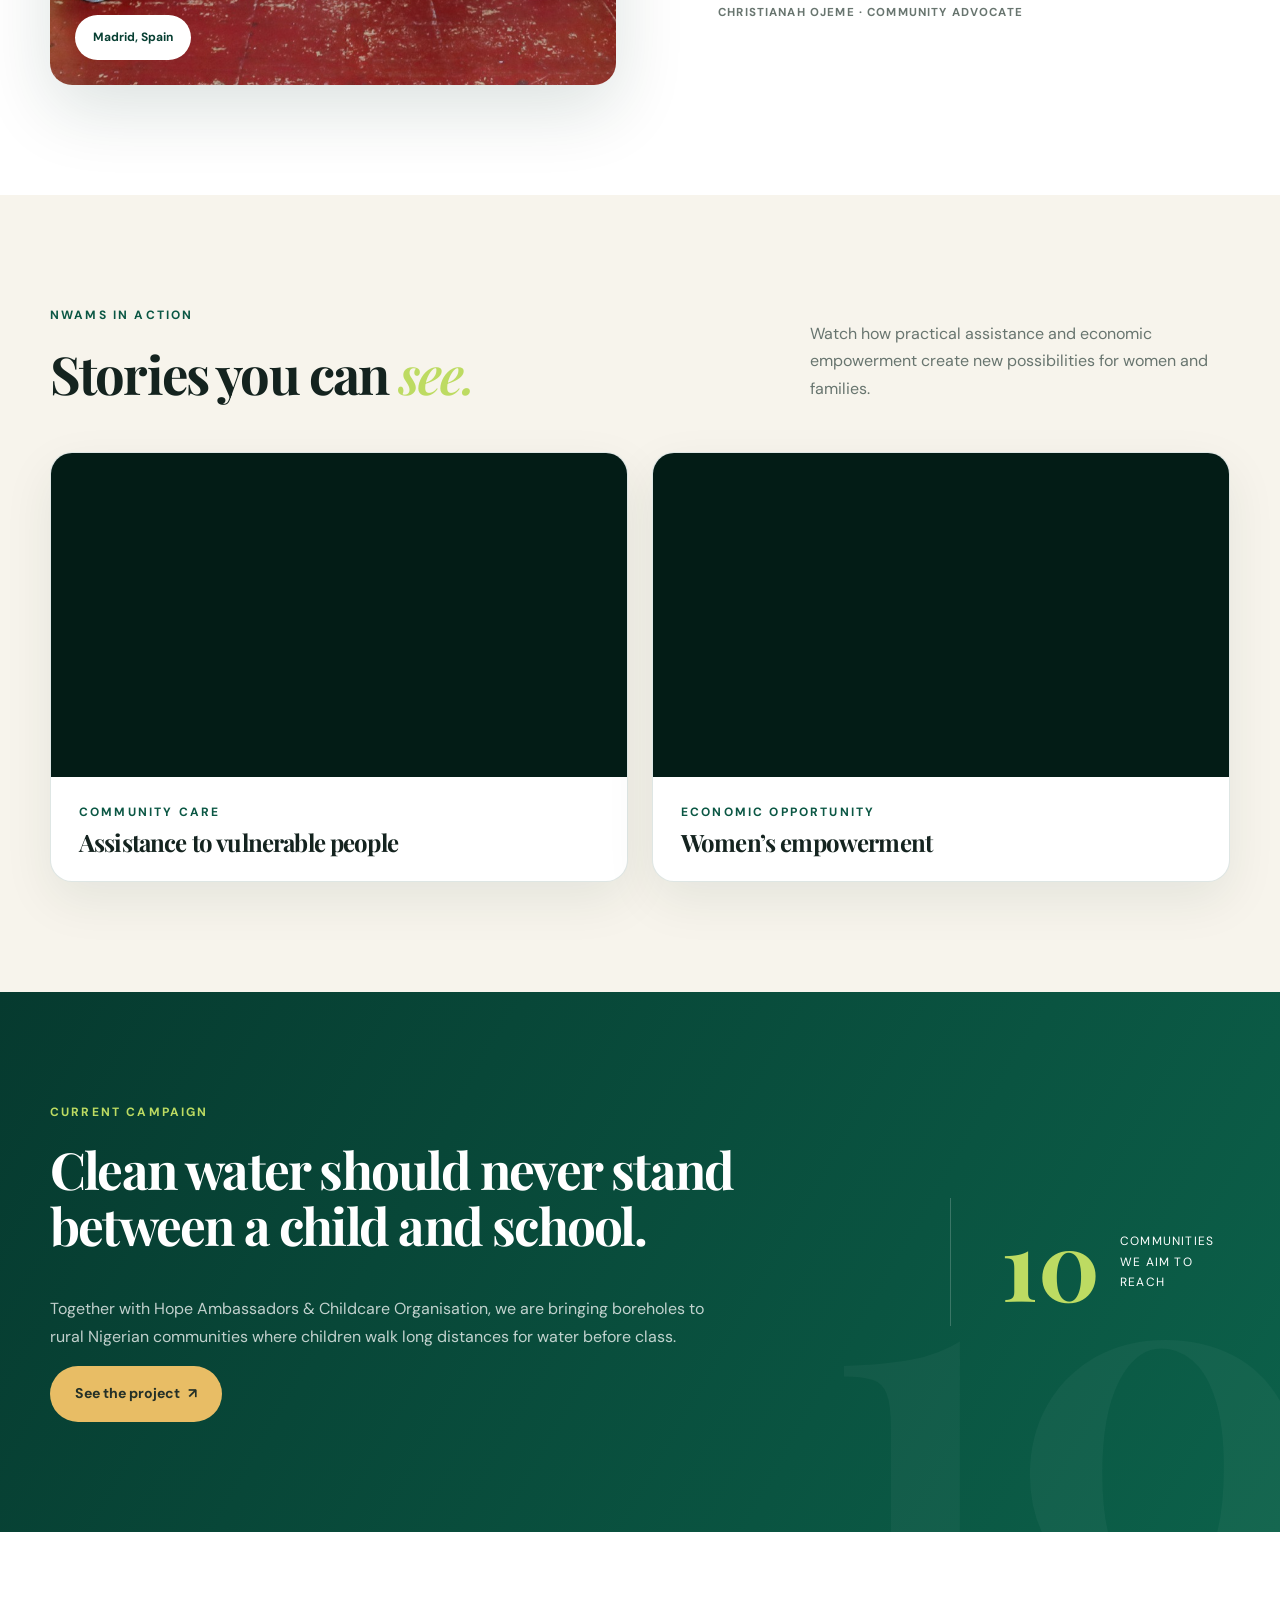
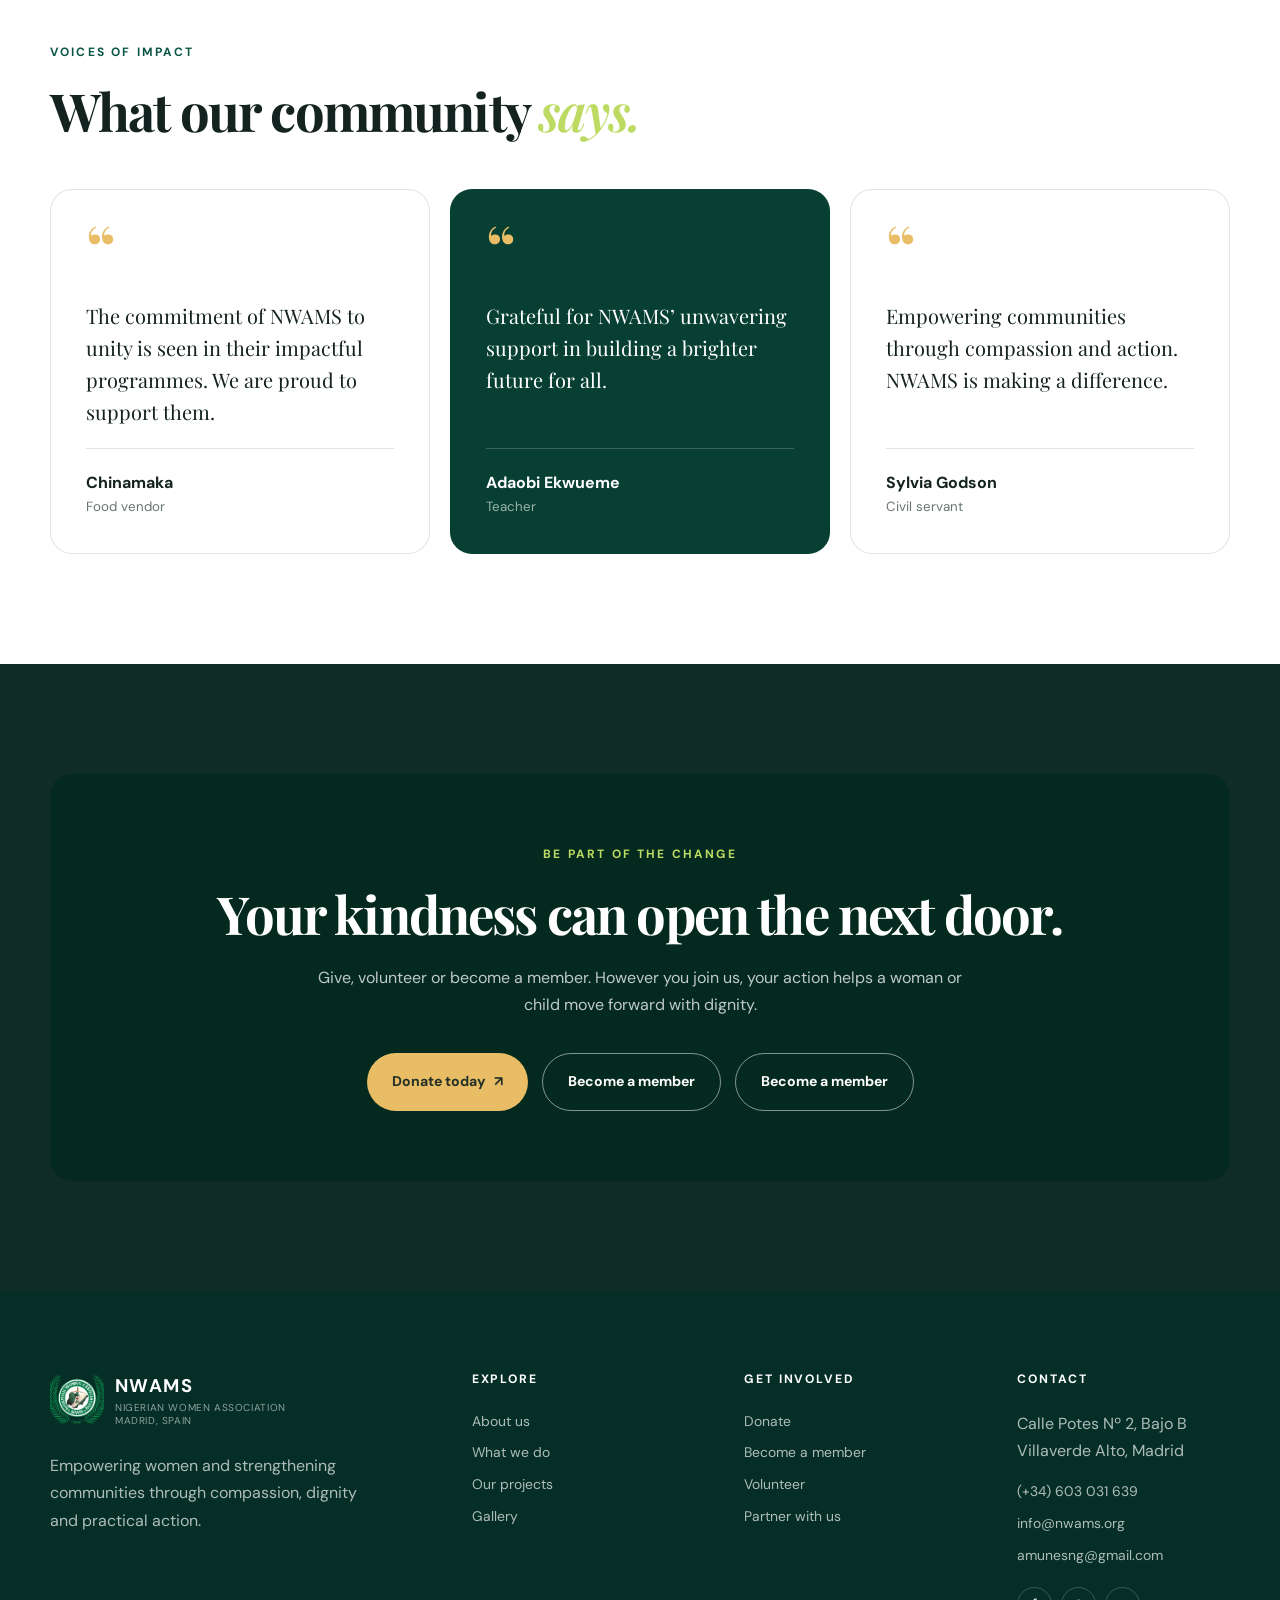
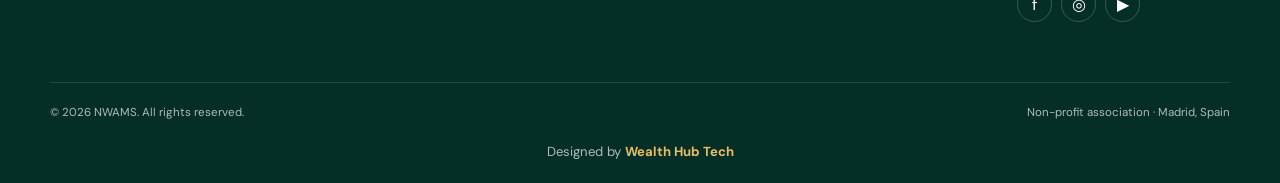
==== commit 76fc2508: "Update index.html" ====
--- a/index.html
+++ b/index.html
@@ -297,6 +297,9 @@
             ><a class="btn btn-outline-light" href="contact-us.html"
               >Become a member</a
             >
+            <a class="btn btn-outline-light" href="contact-us.html"
+              >Become a member</a
+            >
           </div>
         </div>
       </section>
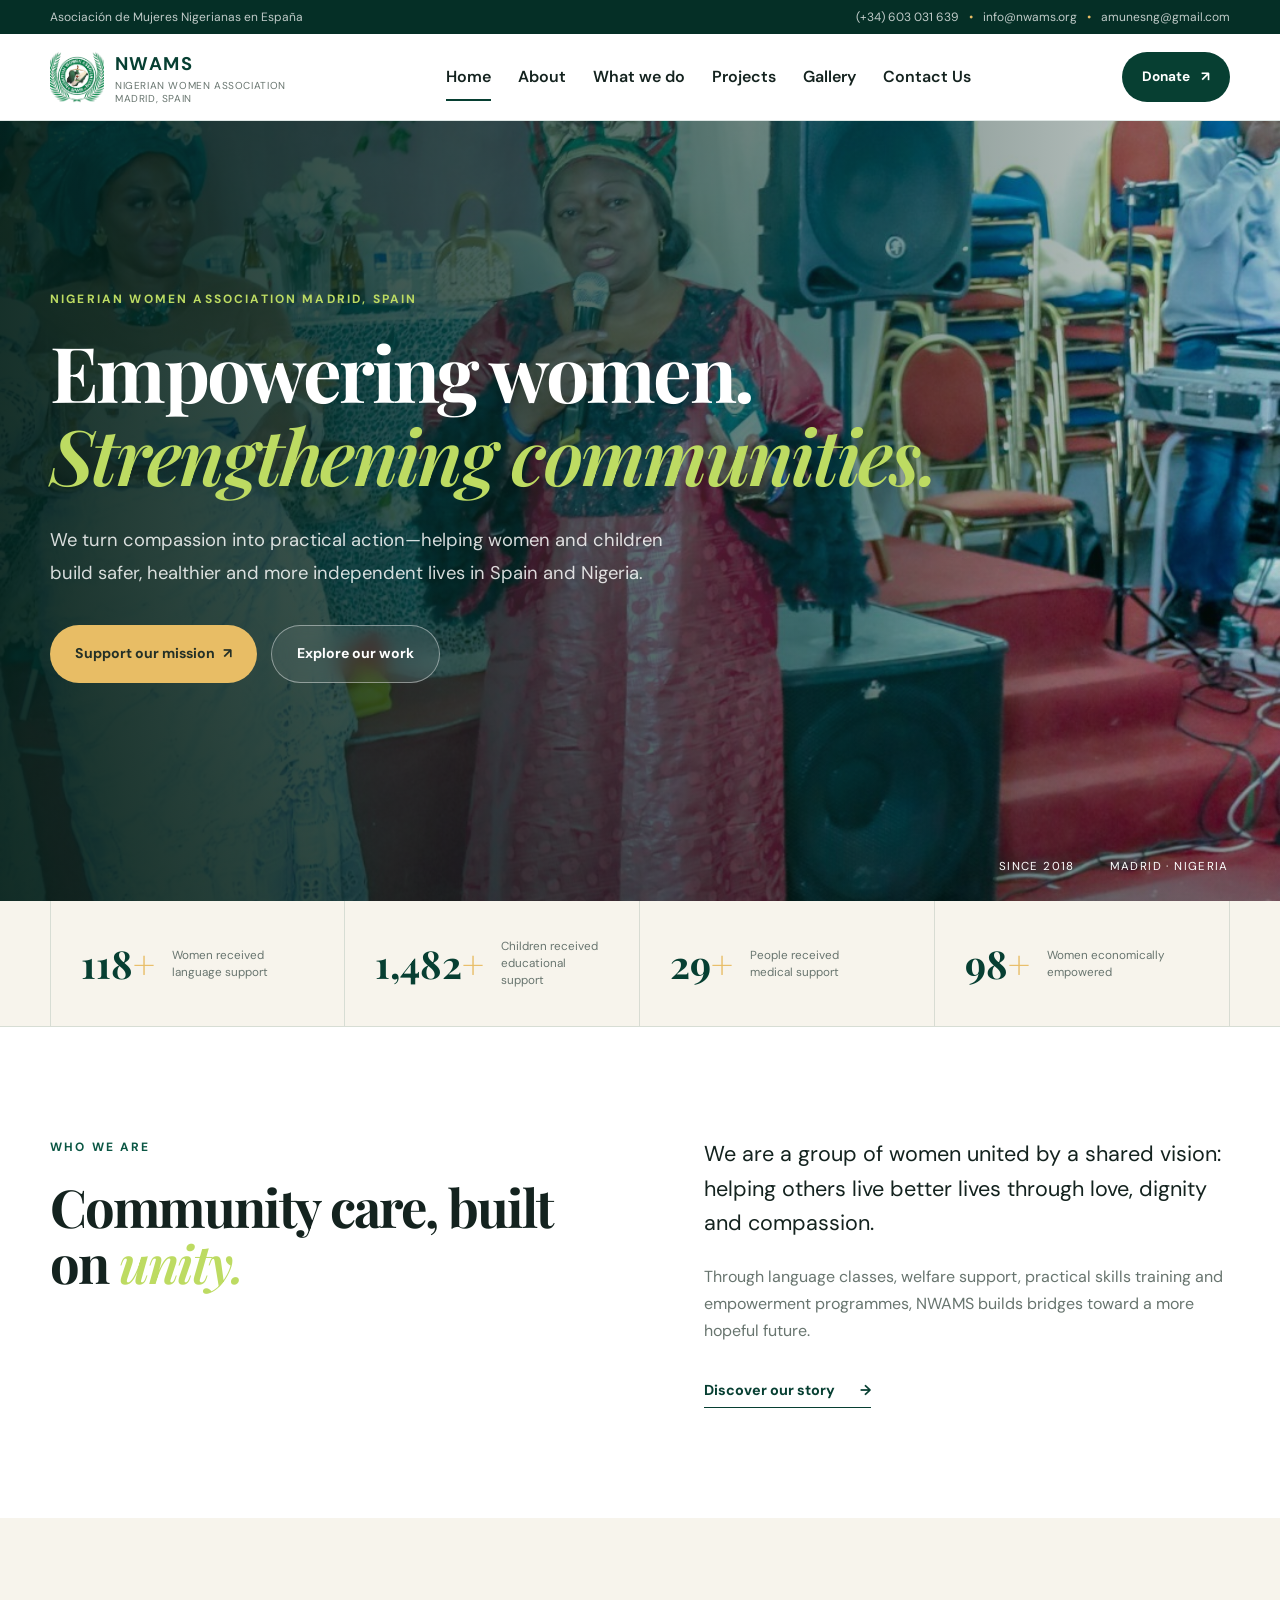
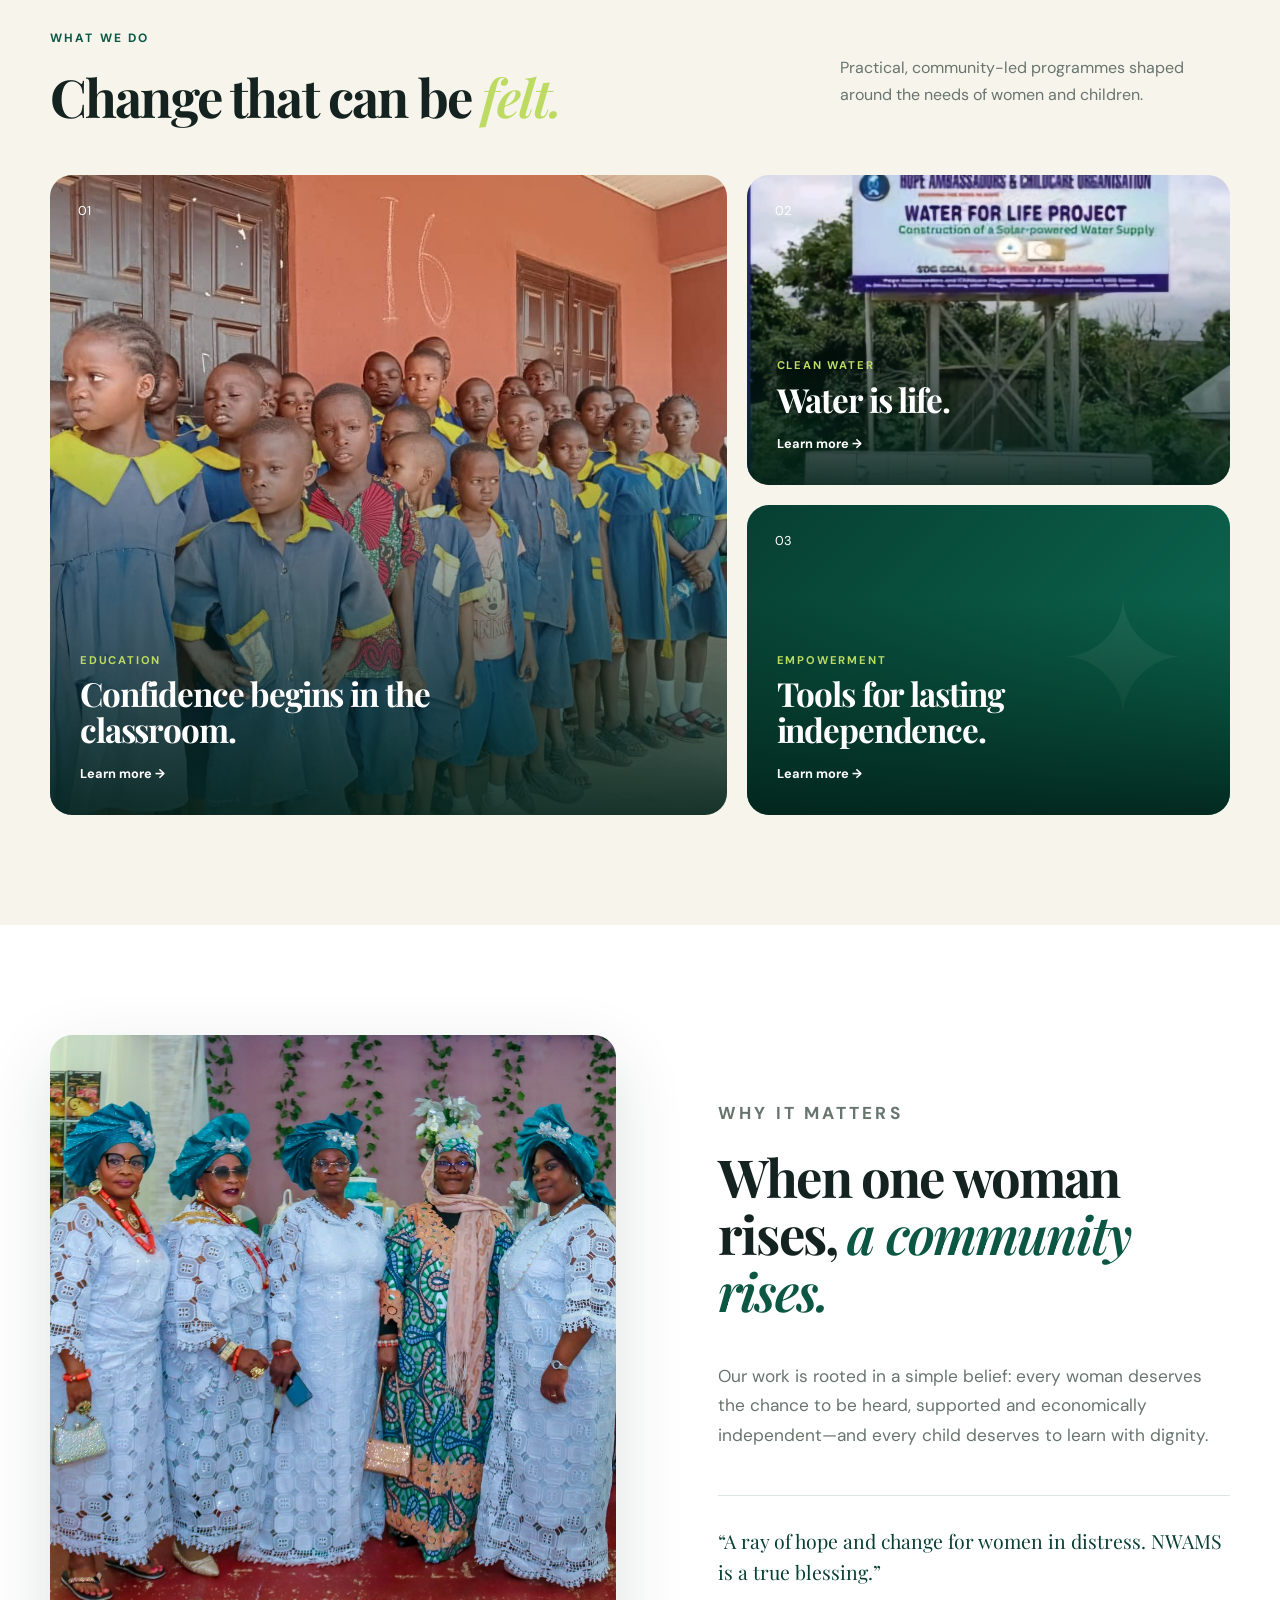
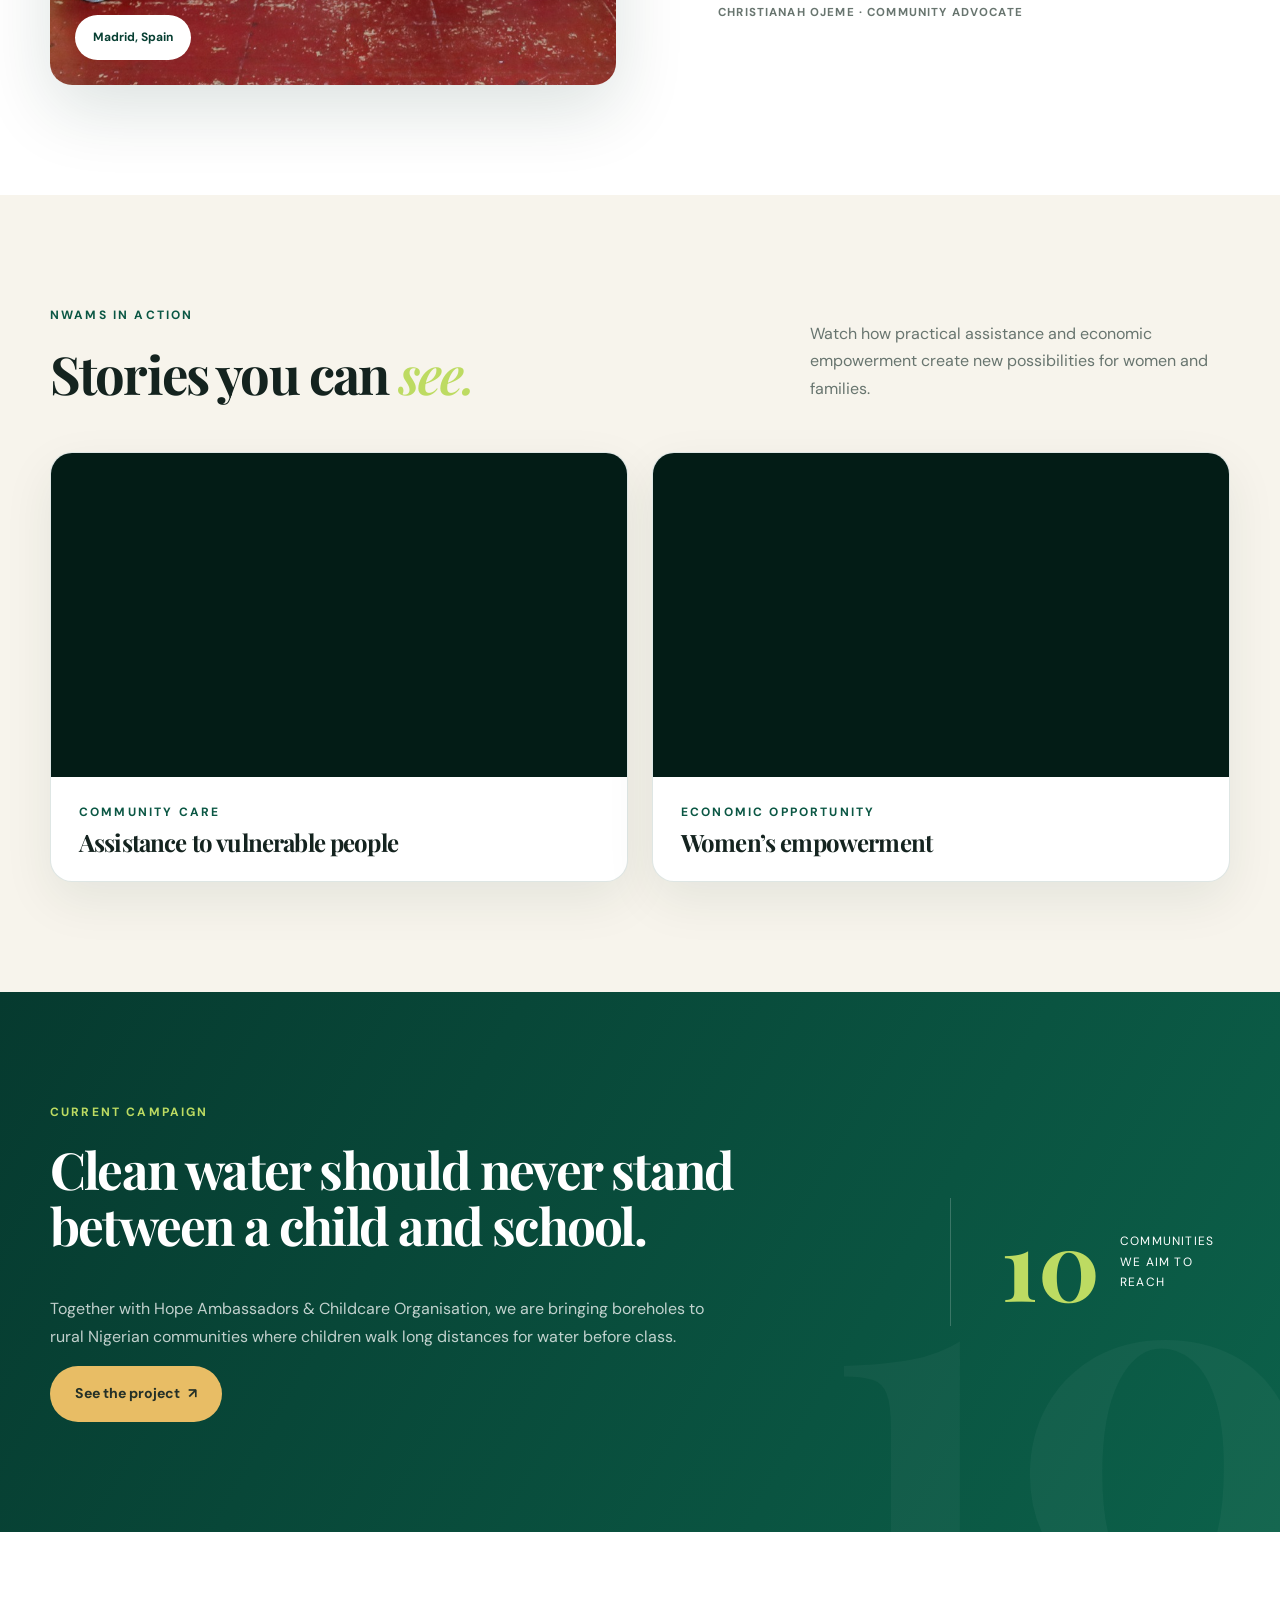
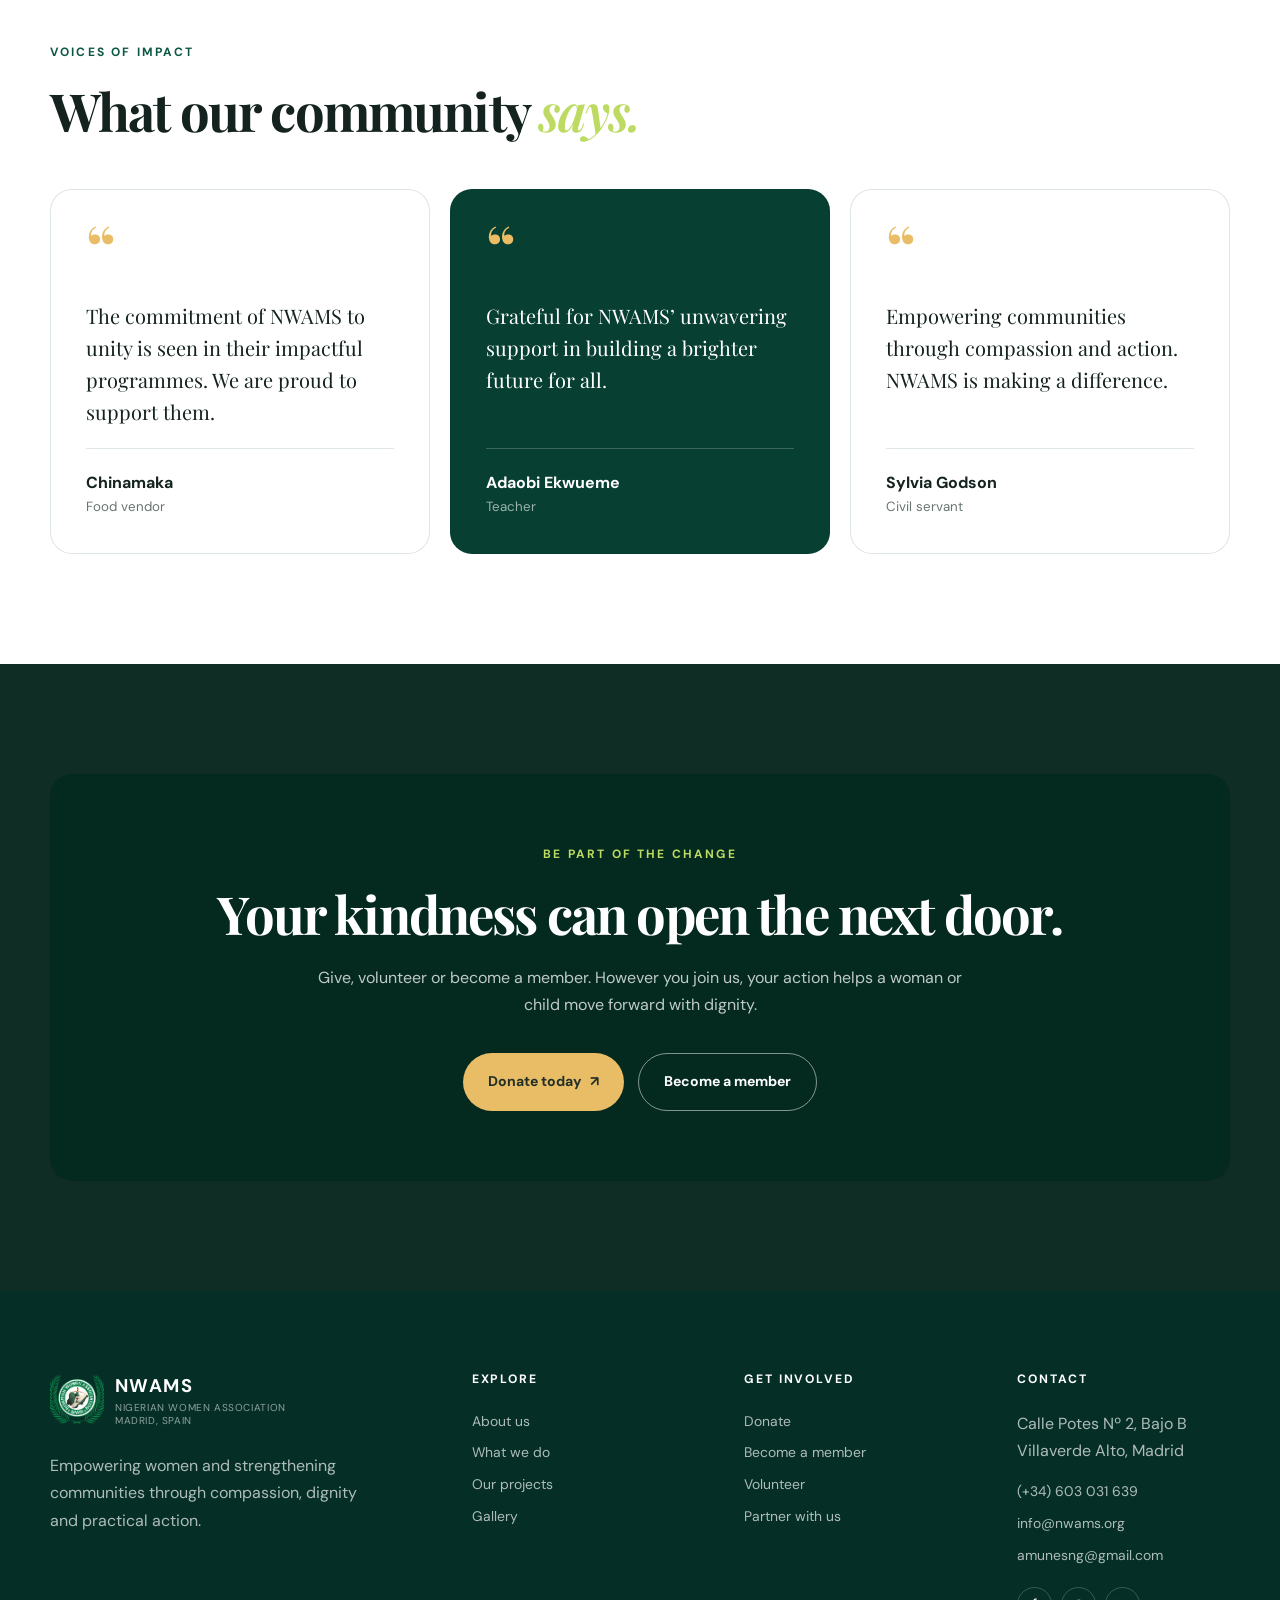
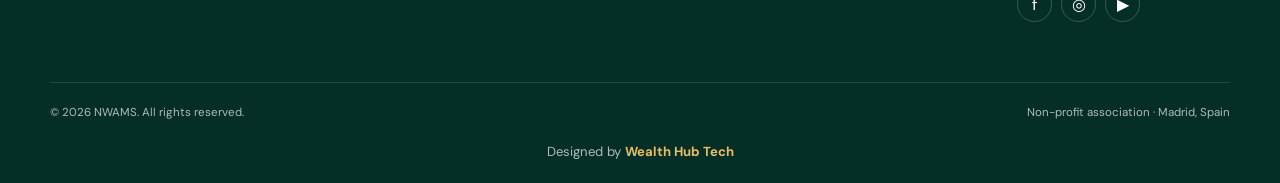
==== commit 7d3f18f2: "Update index.html" ====
--- a/index.html
+++ b/index.html
@@ -297,9 +297,6 @@
             ><a class="btn btn-outline-light" href="contact-us.html"
               >Become a member</a
             >
-            <a class="btn btn-outline-light" href="contact-us.html"
-              >Become a member</a
-            >
           </div>
         </div>
       </section>
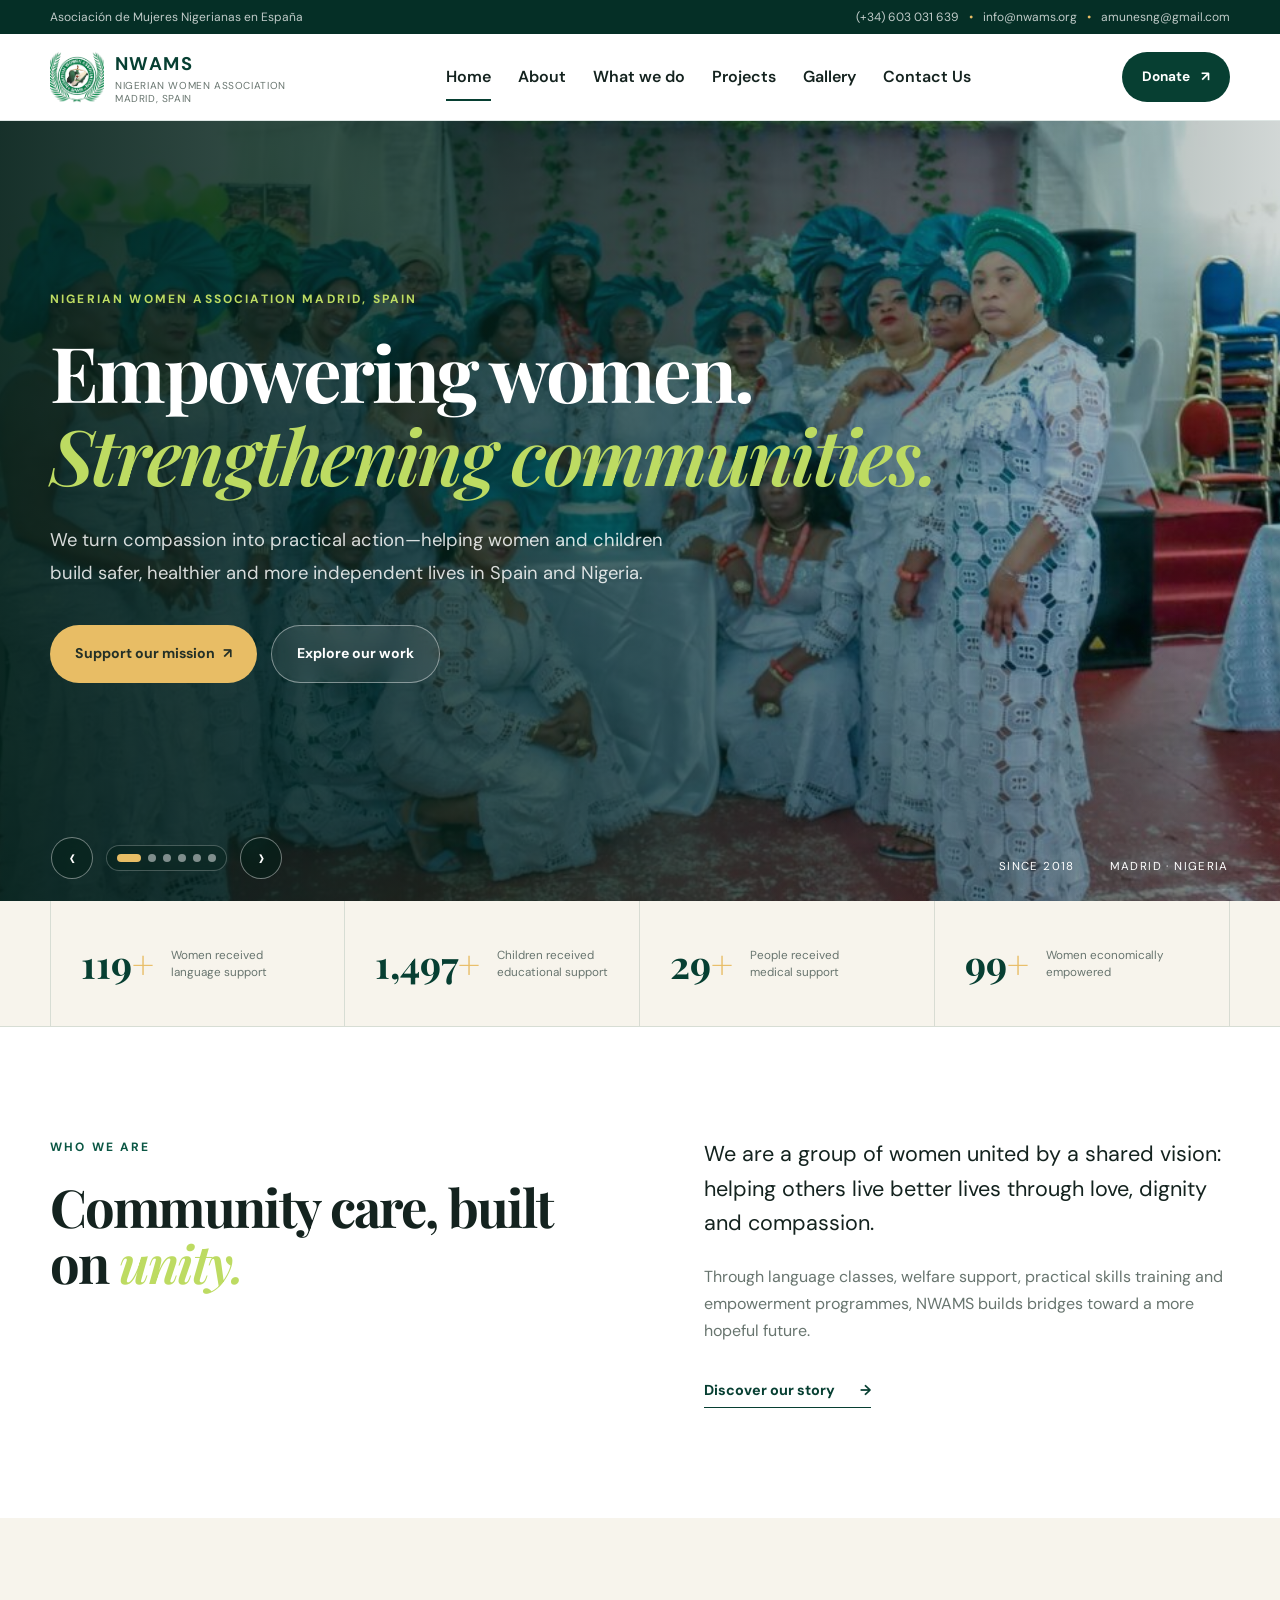
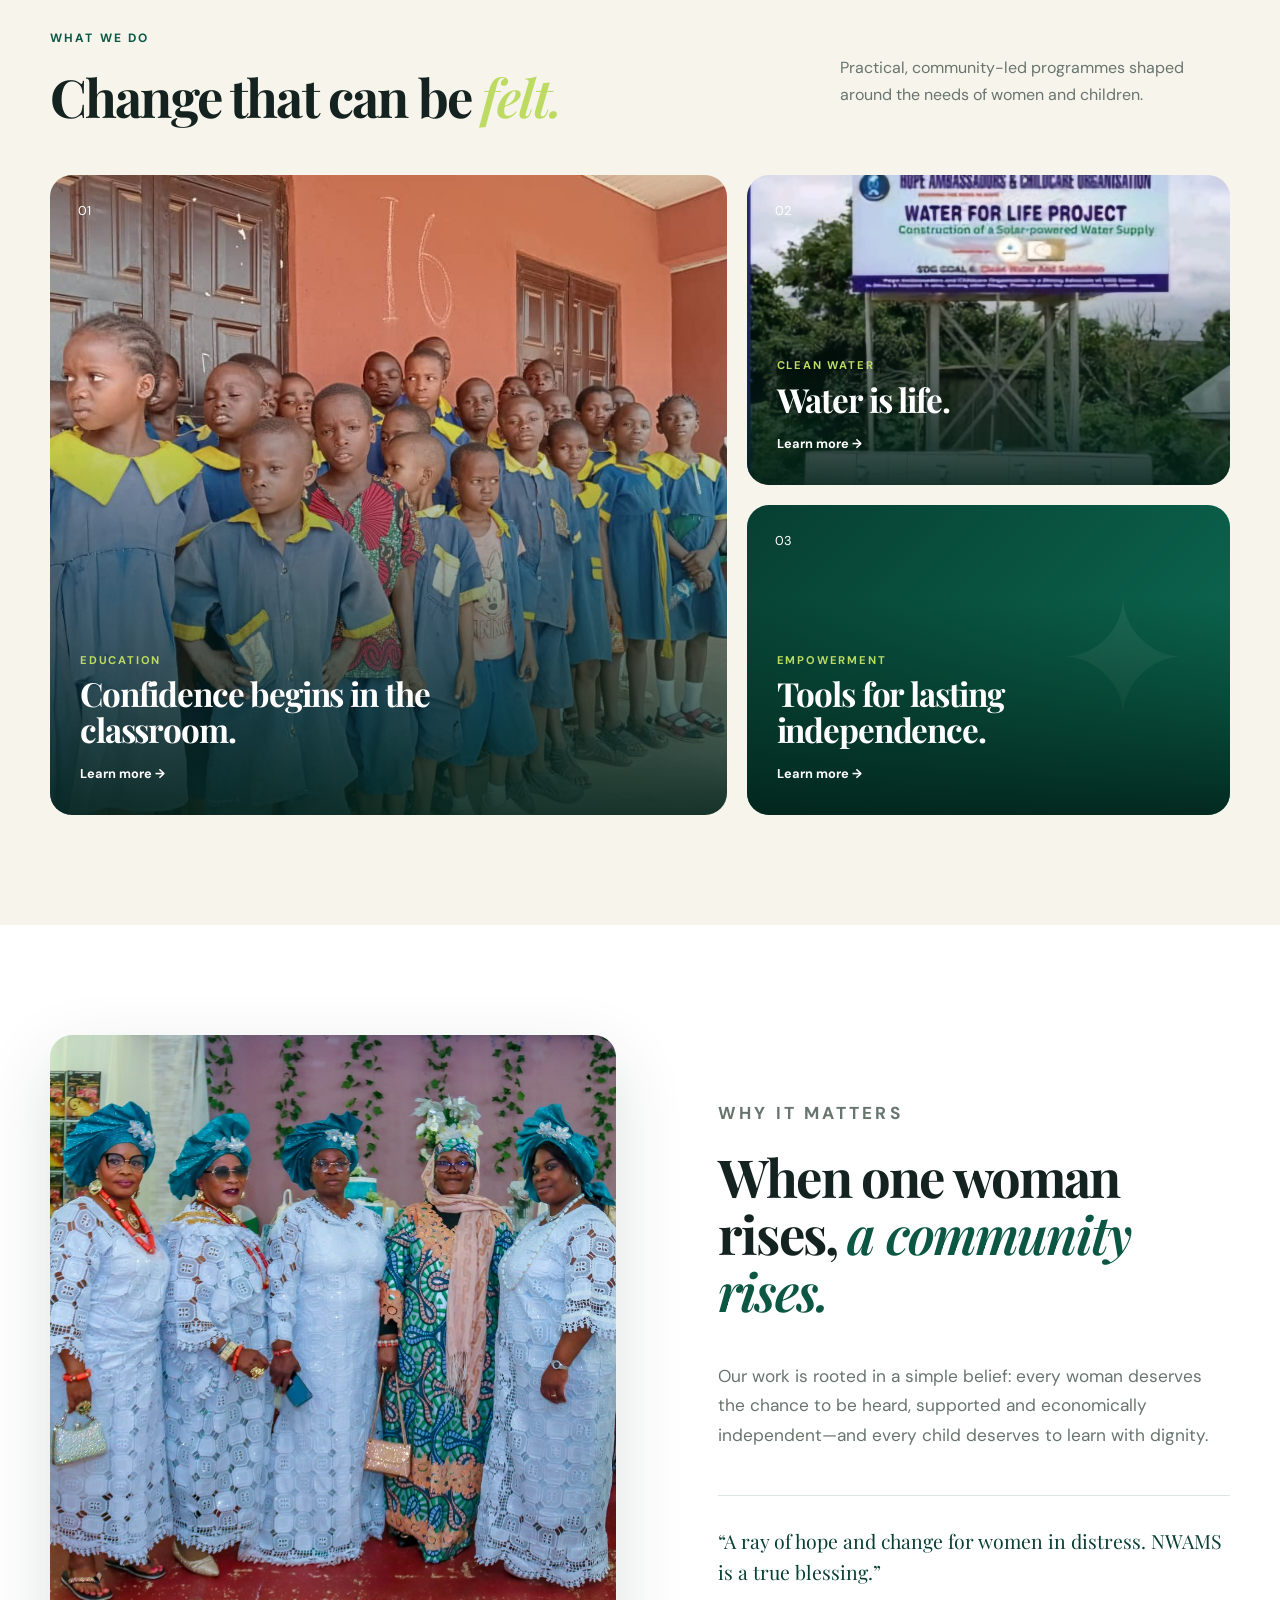
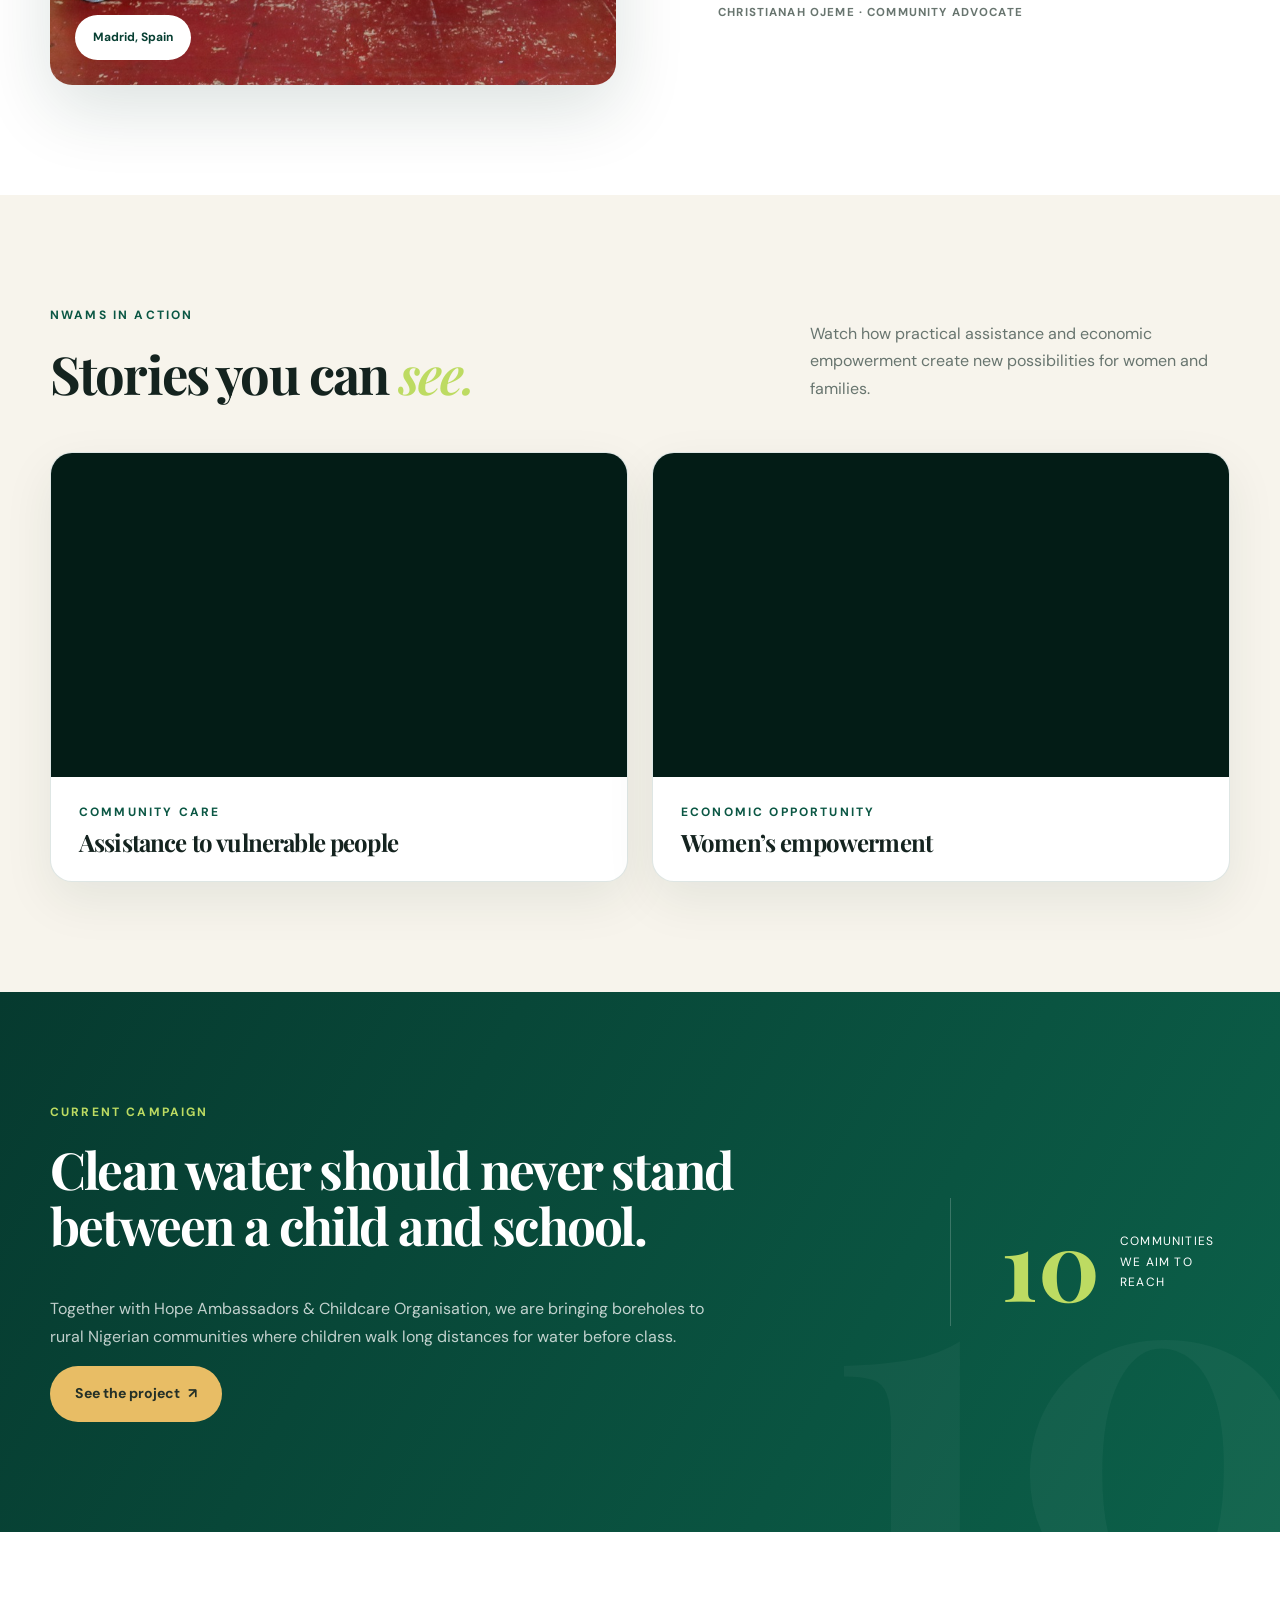
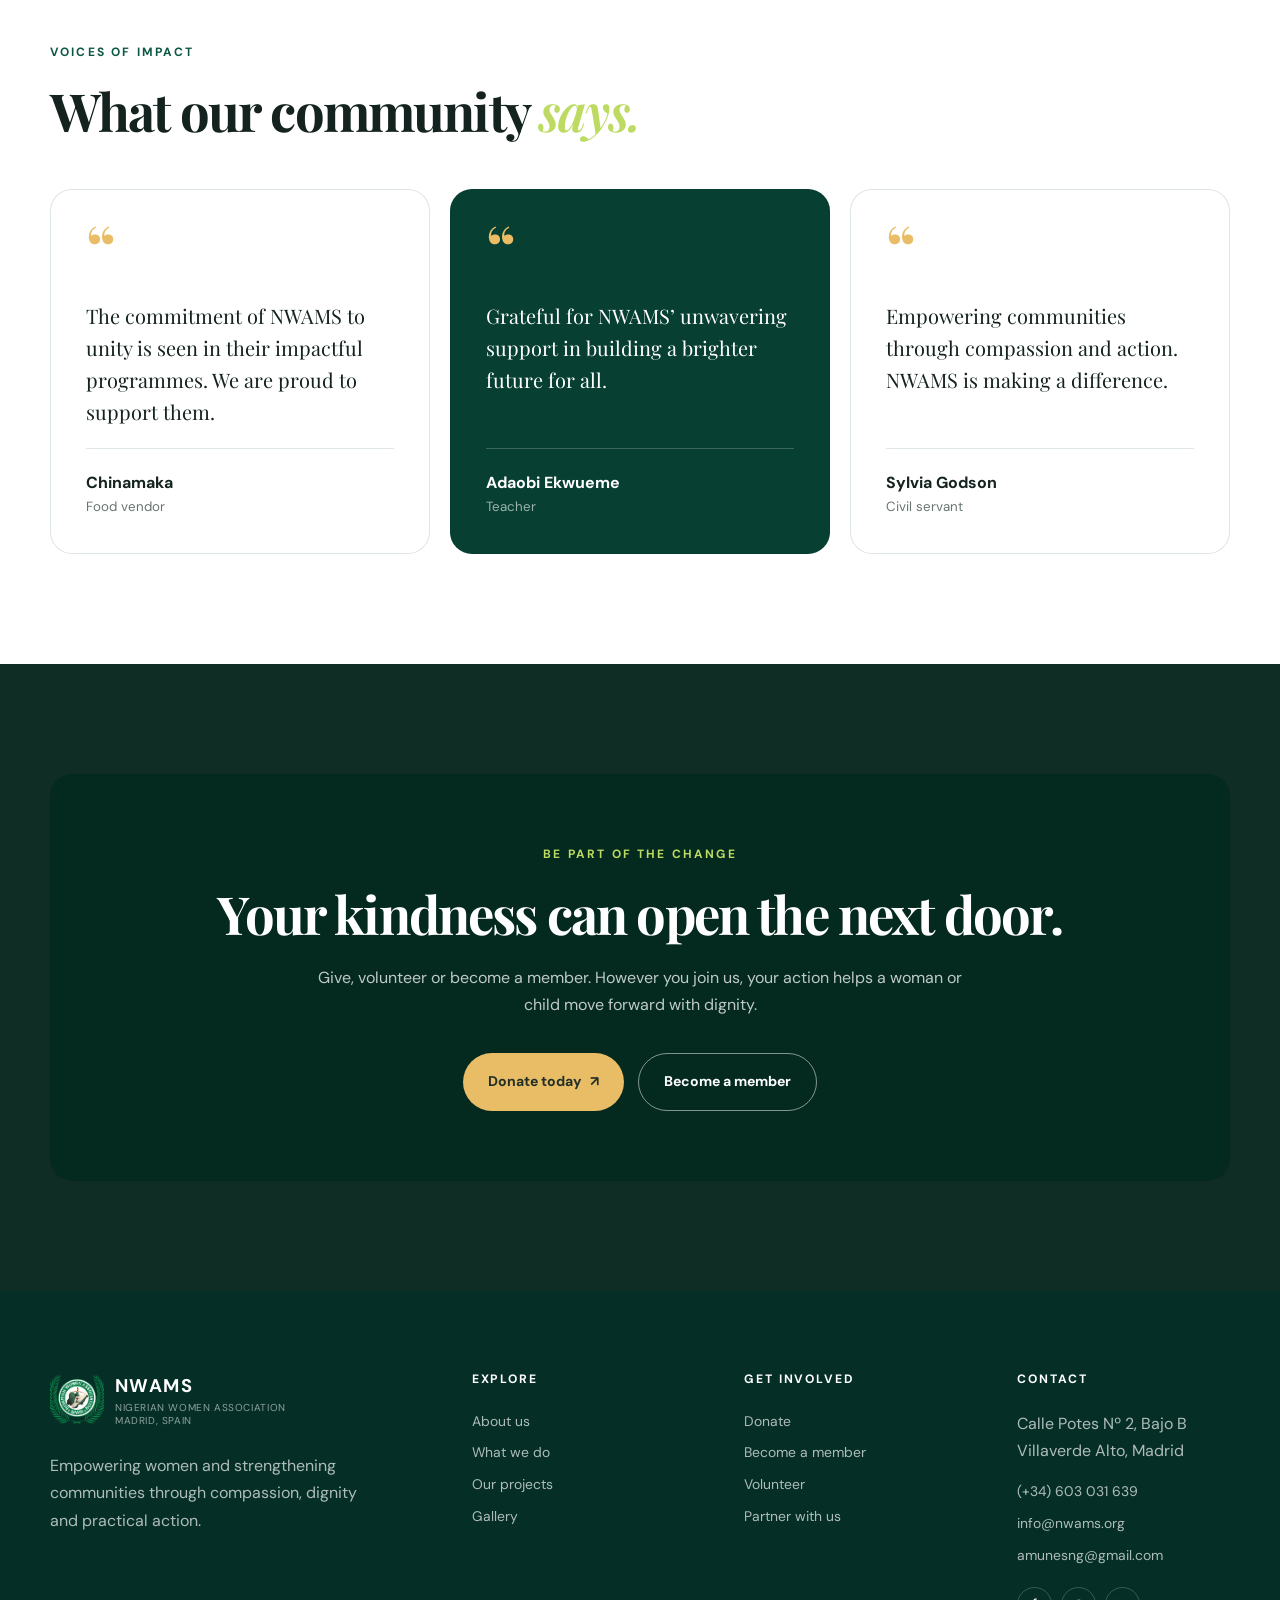
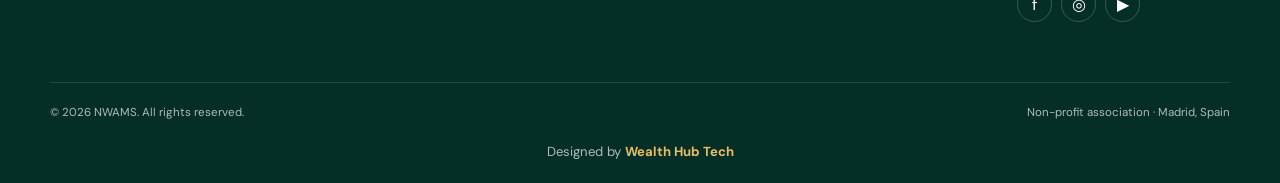
==== commit 6eb62c66: "Slider Design" ====
--- a/index.html
+++ b/index.html
@@ -20,12 +20,51 @@
   <body>
     <div id="site-header"></div>
     <main>
-      <section class="hero">
-        <img
-          class="hero-media"
-          src="img/empower.jpeg"
-          alt="NWAMS women at a community event"
-        />
+      <section class="hero" data-hero-carousel aria-roledescription="carousel">
+        <div class="hero-slides">
+          <img
+            class="hero-media active"
+            src="img/photo-1.jpeg"
+            alt="NWAMS community outreach gathering"
+            fetchpriority="high"
+            data-hero-slide
+          />
+          <img
+            class="hero-media"
+            src="img/photo-44.jpg"
+            alt="Women taking part in an NWAMS community programme"
+            loading="lazy"
+            data-hero-slide
+          />
+          <img
+            class="hero-media"
+            src="img/photo-9.jpeg"
+            alt="NWAMS members supporting their community"
+            loading="lazy"
+            data-hero-slide
+          />
+          <img
+            class="hero-media"
+            src="img/photo-222.jpg"
+            alt="NWAMS charitable outreach in action"
+            loading="lazy"
+            data-hero-slide
+          />
+          <img
+            class="hero-media"
+            src="img/Water-is-Life-3.gif"
+            alt="NWAMS clean water project"
+            loading="lazy"
+            data-hero-slide
+          />
+          <img
+            class="hero-media"
+            src="img/empower-2.jpeg"
+            alt="Women participating in an NWAMS empowerment programme"
+            loading="lazy"
+            data-hero-slide
+          />
+        </div>
         <div class="hero-overlay"></div>
         <div class="container hero-content reveal">
           <p class="eyebrow light">Nigerian Women Association Madrid, Spain</p>
@@ -43,6 +82,11 @@
         </div>
         <div class="hero-note">
           <span>Since 2018</span><span>Madrid · Nigeria</span>
+        </div>
+        <div class="hero-carousel-controls" aria-label="Hero carousel controls">
+          <button type="button" class="hero-arrow" data-hero-prev aria-label="Previous photo">‹</button>
+          <div class="hero-dots" data-hero-dots></div>
+          <button type="button" class="hero-arrow" data-hero-next aria-label="Next photo">›</button>
         </div>
       </section>
       <section class="impact-strip" aria-label="Our impact">
--- a/styles.css
+++ b/styles.css
@@ -44,6 +44,12 @@
 
 .footer-design-credit{margin:18px 0 0;text-align:center;color:rgba(255,255,255,.68);font-size:.82rem}.footer-design-credit span{color:var(--gold);font-weight:700}
 
+/* Home hero carousel */
+.hero-slides{position:absolute;inset:0}.hero-slides .hero-media{opacity:0;visibility:hidden;transform:scale(1.035);transition:opacity .9s ease,transform 6s ease,visibility .9s}.hero-slides .hero-media.active{opacity:1;visibility:visible;transform:scale(1.09)}.hero-carousel-controls{position:absolute;z-index:4;left:4%;bottom:22px;display:flex;align-items:center;gap:13px}.hero-arrow{width:42px;height:42px;display:grid;place-items:center;padding:0;border:1px solid rgba(255,255,255,.42);border-radius:50%;background:rgba(3,31,24,.52);color:#fff;font:400 1.55rem/1 'DM Sans',sans-serif;backdrop-filter:blur(8px);cursor:pointer;transition:background .25s,color .25s,transform .25s}.hero-arrow:hover,.hero-arrow:focus-visible{background:var(--gold);color:var(--green);transform:scale(1.06)}.hero-dots{display:flex;align-items:center;gap:7px;padding:8px 10px;border:1px solid rgba(255,255,255,.24);border-radius:30px;background:rgba(3,31,24,.42);backdrop-filter:blur(8px)}.hero-dot{width:8px;height:8px;padding:0;border:0;border-radius:50%;background:rgba(255,255,255,.48);cursor:pointer;transition:width .25s,background .25s}.hero-dot.active{width:24px;border-radius:8px;background:var(--gold)}
+@media(max-width:800px){.hero-carousel-controls{left:20px;bottom:65px}.hero-arrow{width:38px;height:38px}.hero-note{bottom:20px}}
+@media(max-width:520px){.hero-carousel-controls{right:20px;justify-content:center}.hero-dots{gap:5px}.hero-dot.active{width:18px}}
+@media(prefers-reduced-motion:reduce){.hero-slides .hero-media{transition:none;transform:none}.hero-slides .hero-media.active{transform:none}}
+
 .contact-map-section{padding-top:0;background:#fff}.contact-map-heading{max-width:760px;margin-bottom:32px}.contact-map-heading h2{margin-bottom:16px;color:var(--green)}.contact-map-heading>p:last-child{color:var(--muted)}.contact-map{overflow:hidden;width:100%;height:460px;border:1px solid var(--line);border-radius:var(--radius);background:var(--cream);box-shadow:var(--shadow)}.contact-map iframe{display:block;width:100%;height:100%;border:0}@media(max-width:800px){.contact-map{height:380px}}@media(max-width:520px){.contact-map{height:320px;border-radius:15px}}
 
 .video-direct-link{position:absolute;inset:0;display:grid;place-items:center;overflow:hidden;background:#031c16;color:#fff}.video-direct-link img{position:absolute;inset:0;width:100%;height:100%;object-fit:cover;opacity:.62;transition:transform .35s,opacity .35s}.video-direct-link:after{content:'';position:absolute;inset:0;background:linear-gradient(rgba(3,28,22,.08),rgba(3,28,22,.7))}.video-direct-link span{position:relative;z-index:2;display:flex;align-items:center;gap:12px;padding:13px 19px;border:1px solid rgba(255,255,255,.45);border-radius:50px;background:rgba(3,39,31,.78);font-size:.88rem;font-weight:700;backdrop-filter:blur(8px)}.video-direct-link b{display:grid;place-items:center;width:34px;height:34px;border-radius:50%;background:#ff0033;color:#fff;font-size:.78rem}.video-direct-link:hover img{transform:scale(1.04);opacity:.75}
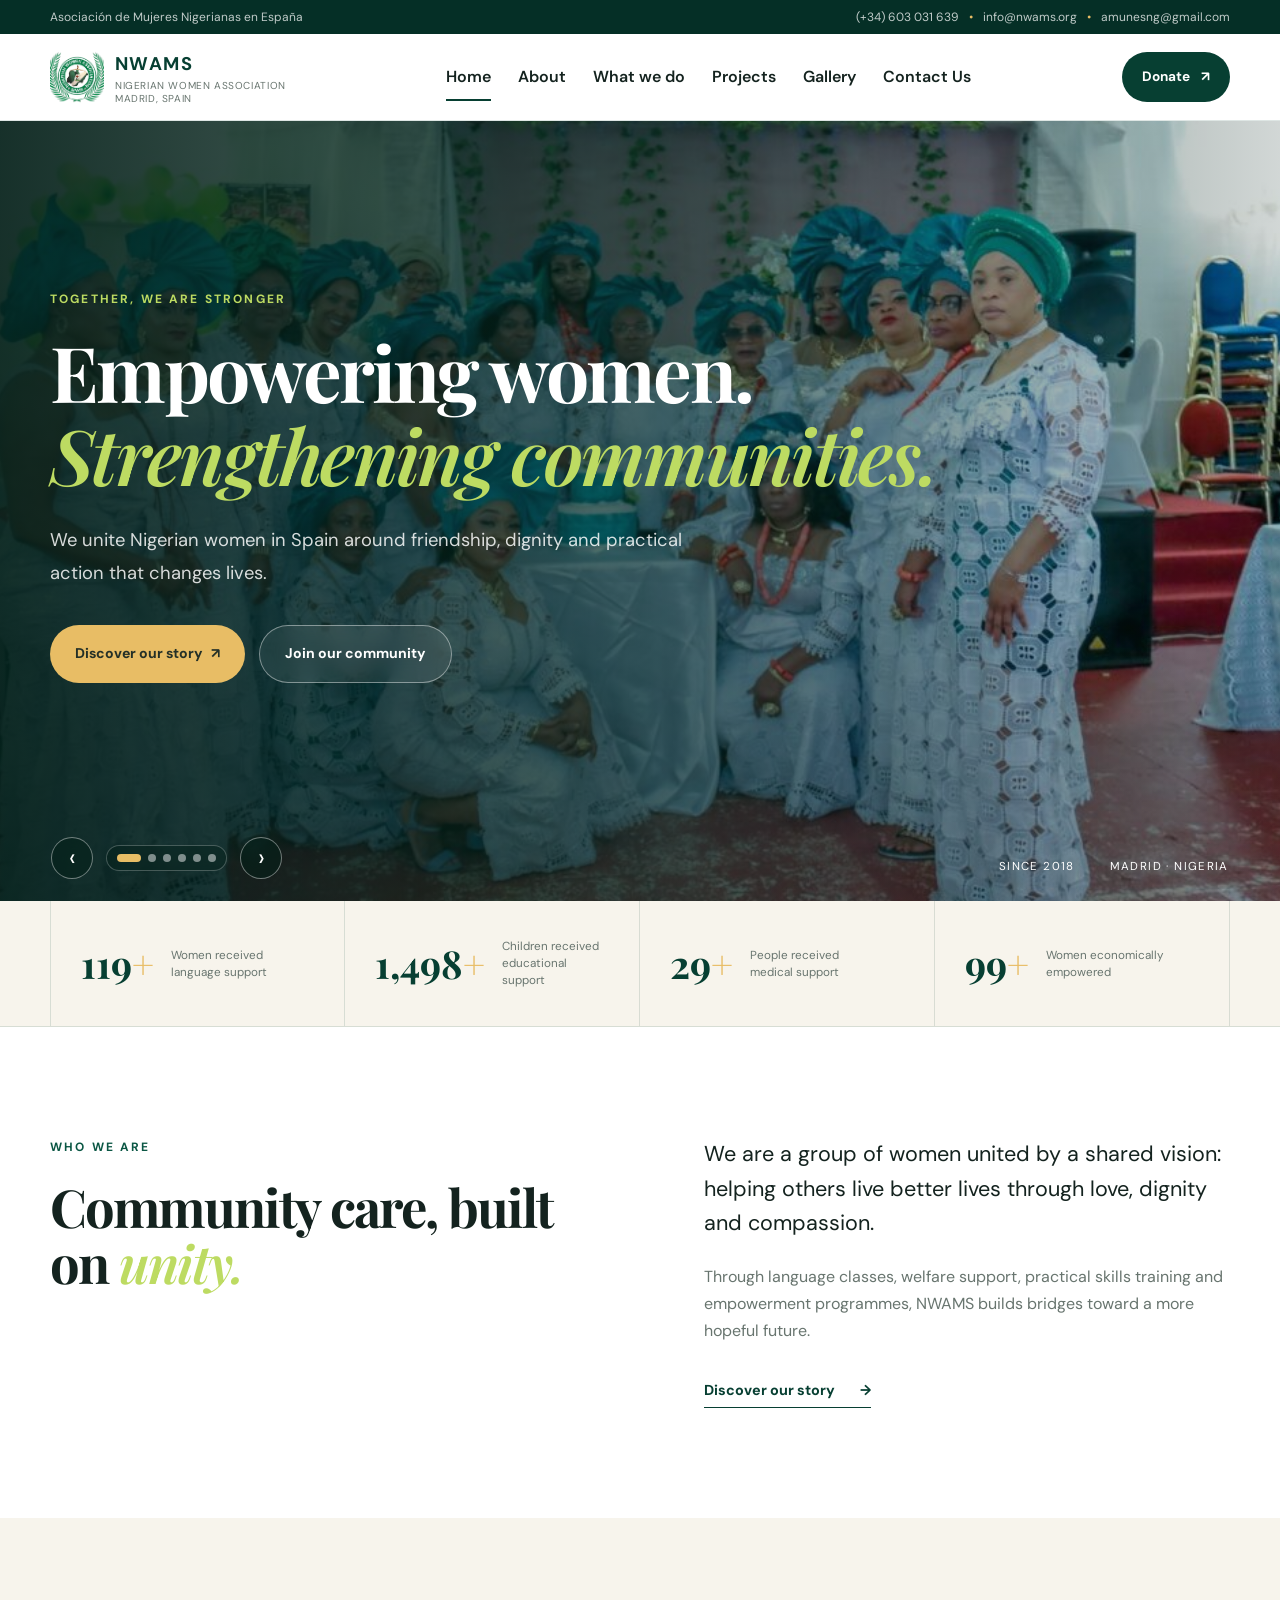
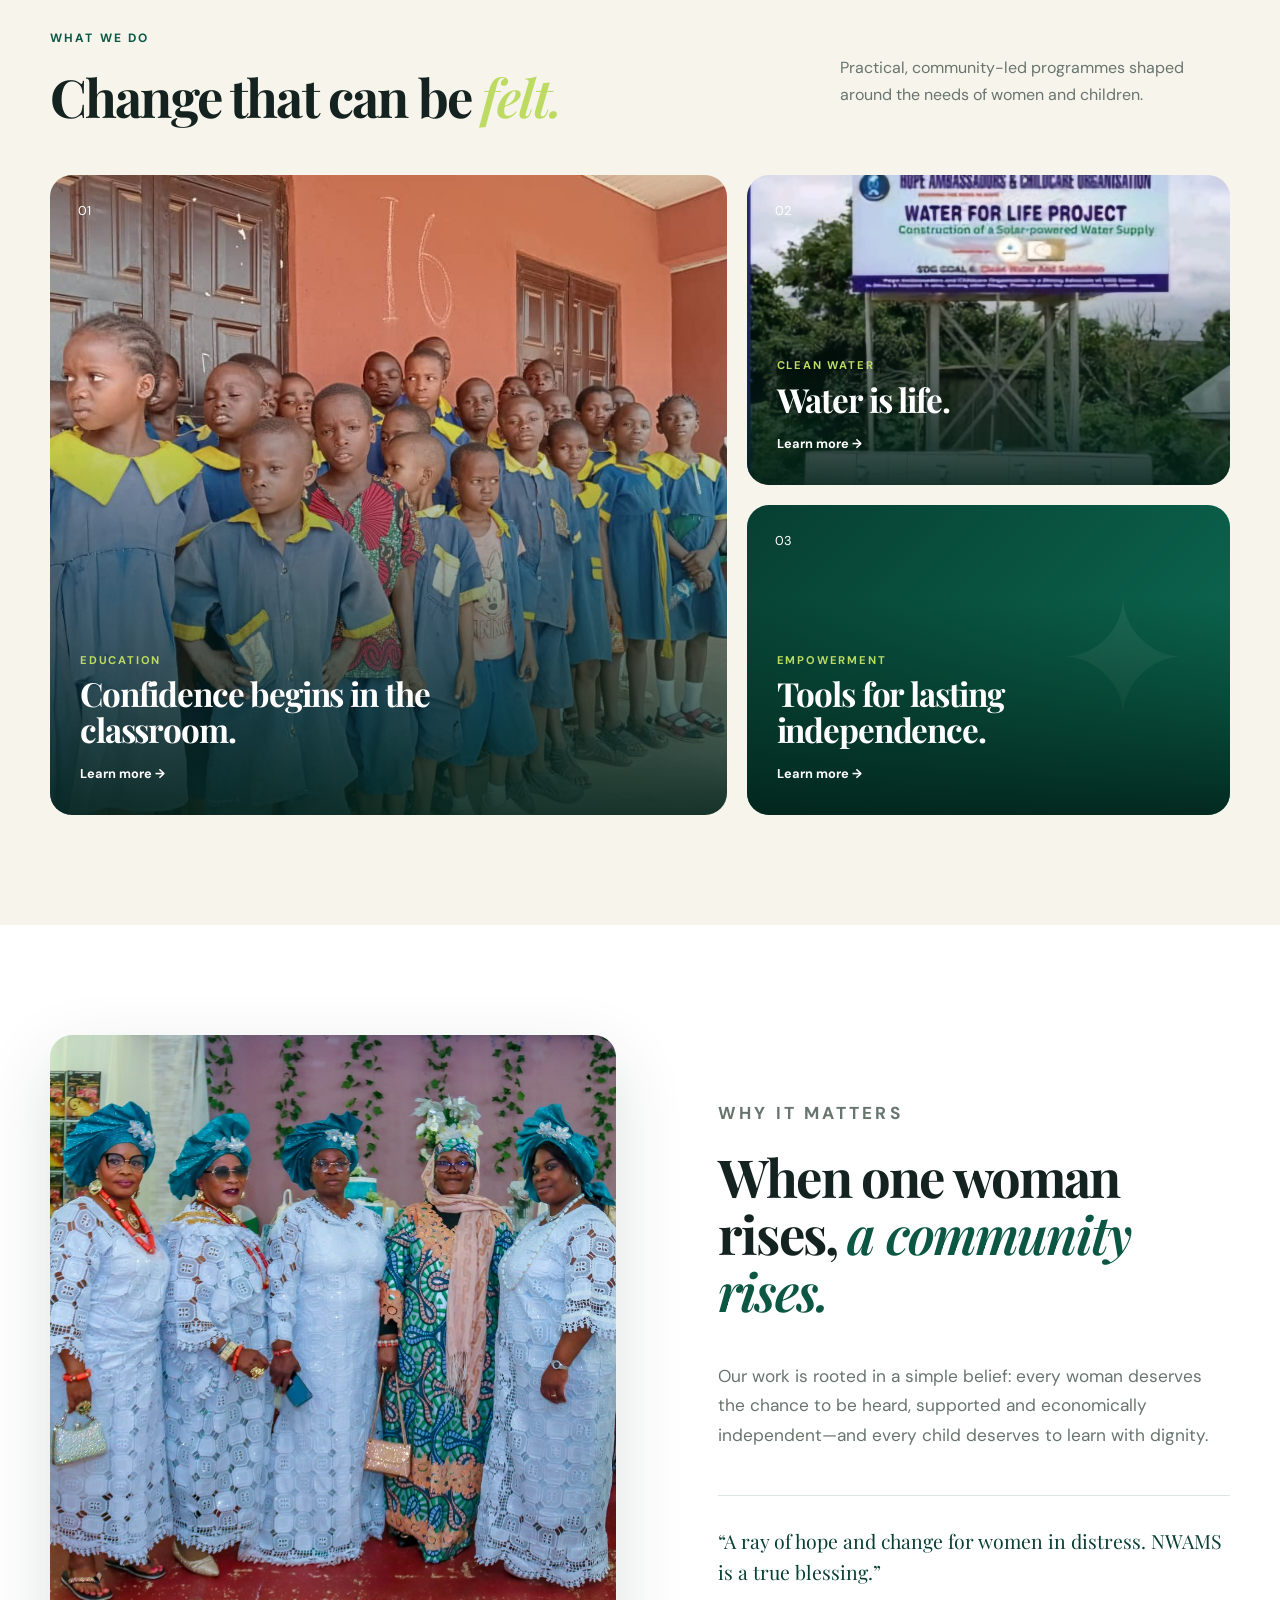
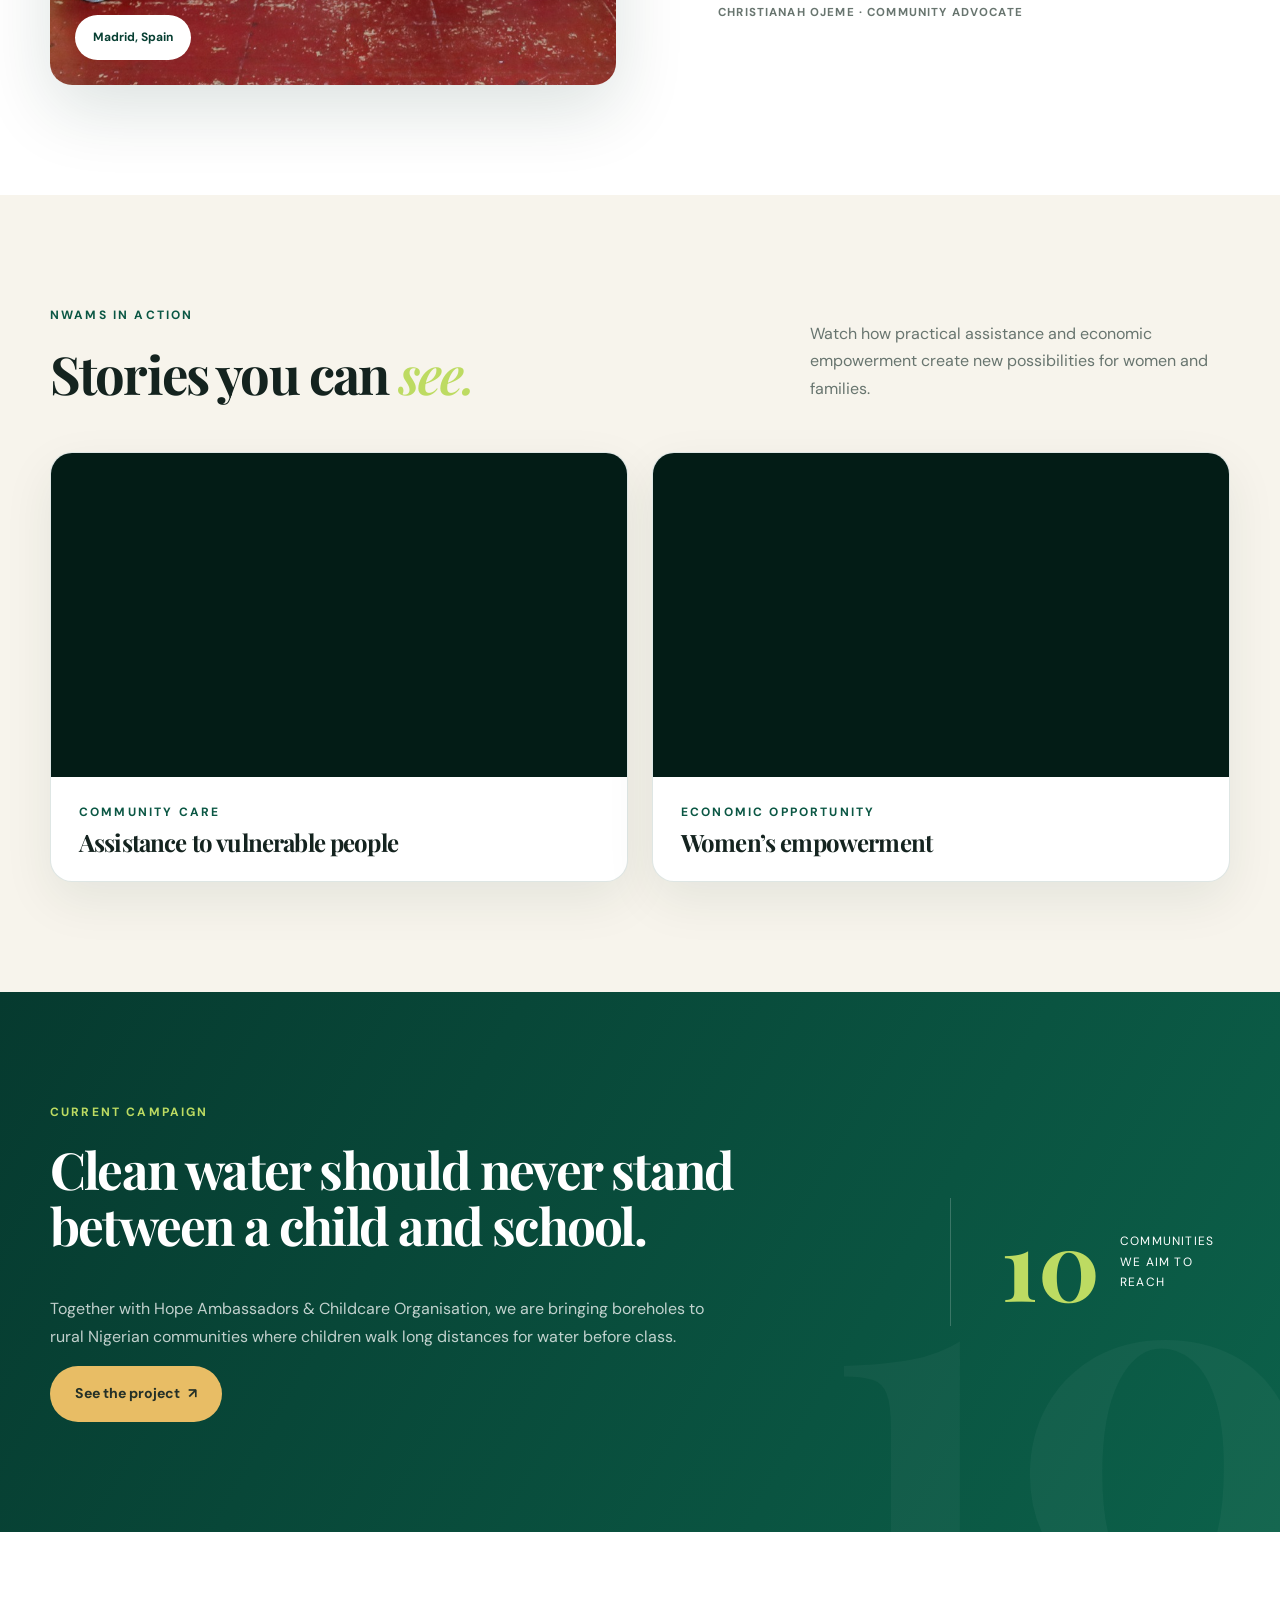
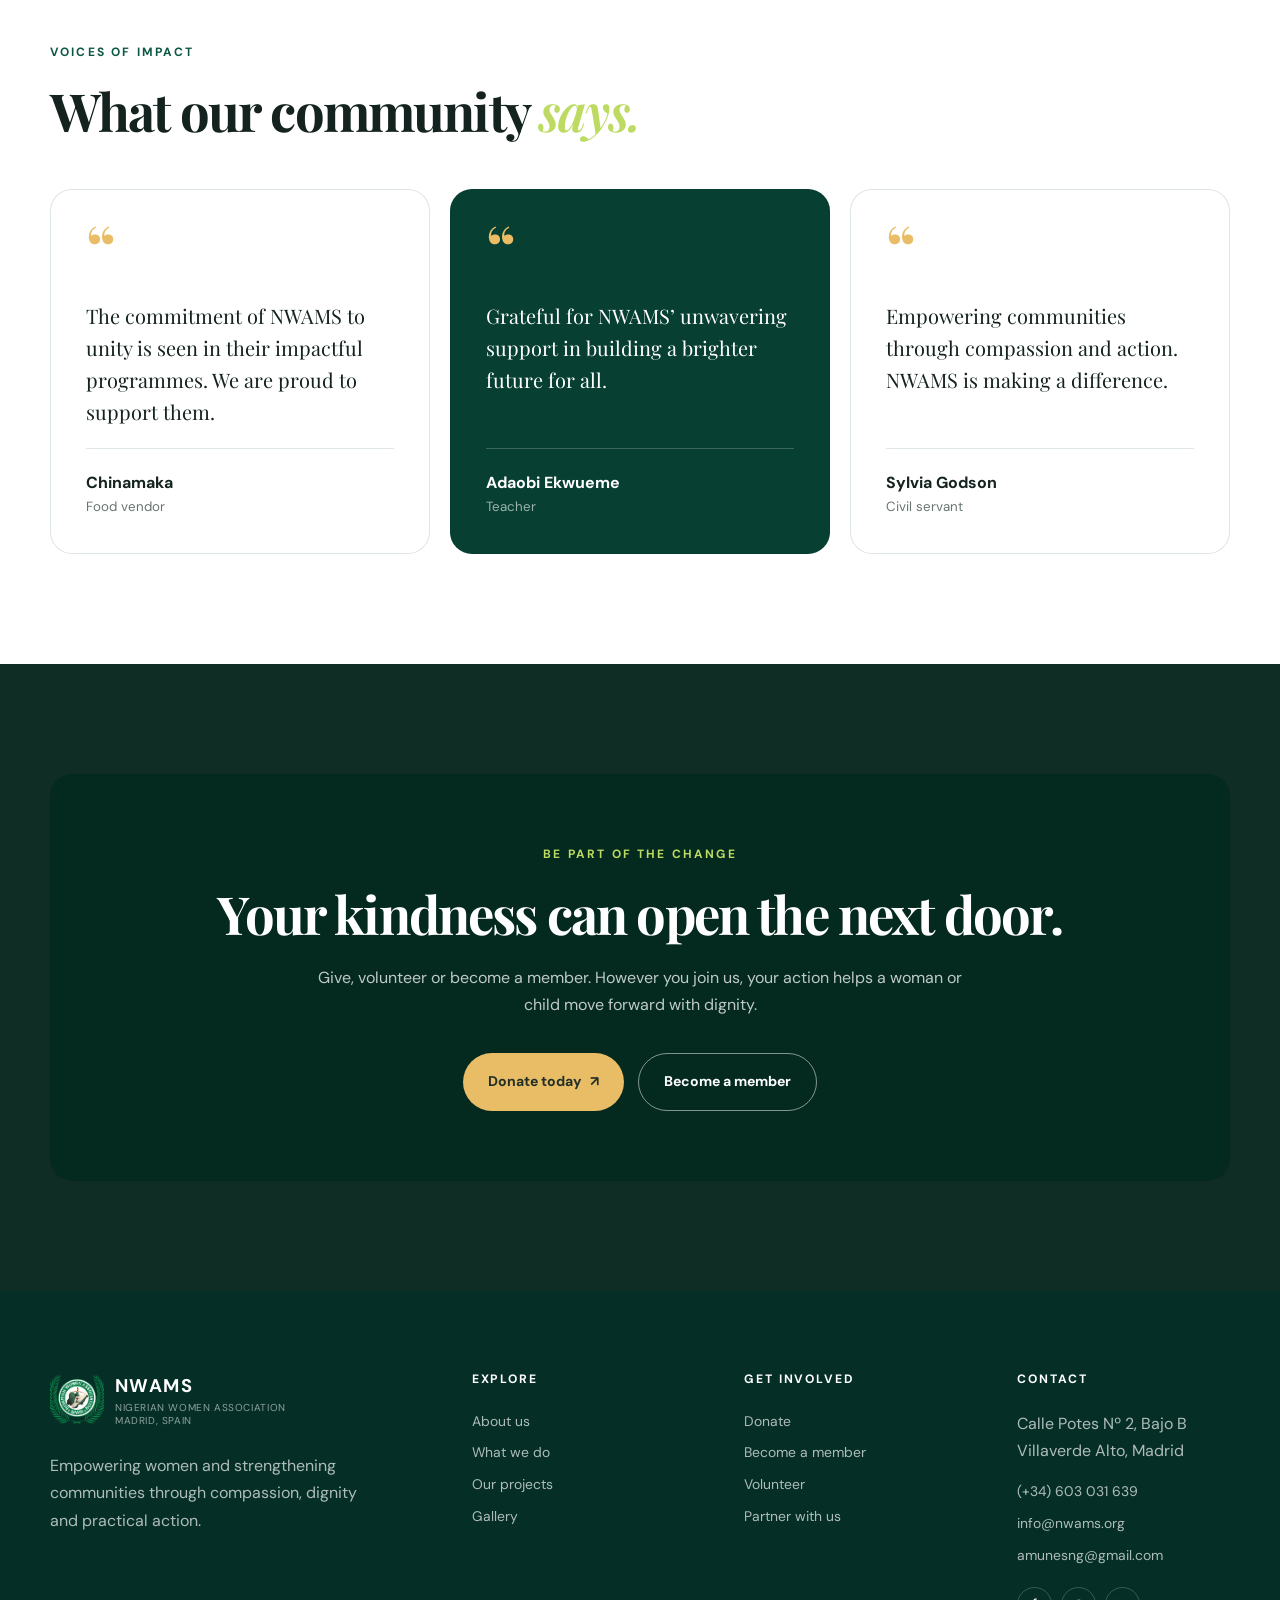
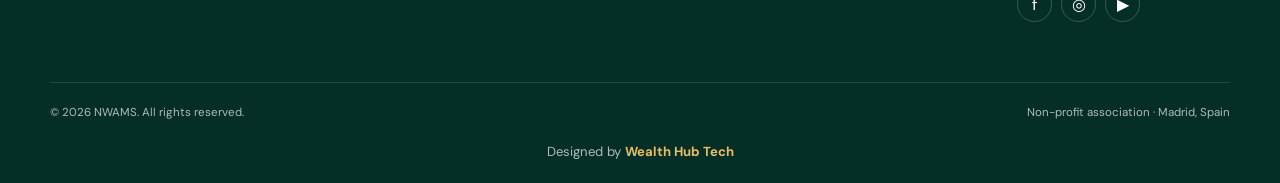
==== commit 8c73a52e: "Updated" ====
--- a/index.html
+++ b/index.html
@@ -22,64 +22,62 @@
     <main>
       <section class="hero" data-hero-carousel aria-roledescription="carousel">
         <div class="hero-slides">
-          <img
-            class="hero-media active"
-            src="img/photo-1.jpeg"
-            alt="NWAMS community outreach gathering"
-            fetchpriority="high"
-            data-hero-slide
-          />
-          <img
-            class="hero-media"
-            src="img/photo-44.jpg"
-            alt="Women taking part in an NWAMS community programme"
-            loading="lazy"
-            data-hero-slide
-          />
-          <img
-            class="hero-media"
-            src="img/photo-9.jpeg"
-            alt="NWAMS members supporting their community"
-            loading="lazy"
-            data-hero-slide
-          />
-          <img
-            class="hero-media"
-            src="img/photo-222.jpg"
-            alt="NWAMS charitable outreach in action"
-            loading="lazy"
-            data-hero-slide
-          />
-          <img
-            class="hero-media"
-            src="img/Water-is-Life-3.gif"
-            alt="NWAMS clean water project"
-            loading="lazy"
-            data-hero-slide
-          />
-          <img
-            class="hero-media"
-            src="img/empower-2.jpeg"
-            alt="Women participating in an NWAMS empowerment programme"
-            loading="lazy"
-            data-hero-slide
-          />
+          <article class="hero-slide active" data-hero-slide>
+            <img class="hero-media" src="img/photo-1.jpeg" alt="NWAMS members gathered in unity" fetchpriority="high" />
+            <div class="container hero-content">
+              <p class="eyebrow light">Together, we are stronger</p>
+              <h1>Empowering women.<br /><em>Strengthening communities.</em></h1>
+              <p class="hero-copy">We unite Nigerian women in Spain around friendship, dignity and practical action that changes lives.</p>
+              <div class="button-row"><a class="btn btn-gold" href="about.html">Discover our story <span>↗</span></a><a class="btn btn-glass" href="contact-us.html">Join our community</a></div>
+            </div>
+          </article>
+          <article class="hero-slide" data-hero-slide>
+            <img class="hero-media" src="img/photo-44.jpg" alt="NWAMS women celebrating Nigerian culture in Madrid" loading="lazy" />
+            <div class="container hero-content">
+              <p class="eyebrow light">Culture · Connection · Belonging</p>
+              <h1>Rooted in heritage.<br /><em>United in purpose.</em></h1>
+              <p class="hero-copy">We celebrate our Nigerian identity while creating a welcoming network where women can connect, belong and flourish in Spain.</p>
+              <div class="button-row"><a class="btn btn-gold" href="gallery.html">See our community <span>↗</span></a><a class="btn btn-glass" href="about.html">Who we are</a></div>
+            </div>
+          </article>
+          <article class="hero-slide" data-hero-slide>
+            <img class="hero-media" src="img/photo-9.jpeg" alt="NWAMS members standing together at a community celebration" loading="lazy" />
+            <div class="container hero-content">
+              <p class="eyebrow light">A sisterhood that shows up</p>
+              <h1>No woman should<br /><em>walk alone.</em></h1>
+              <p class="hero-copy">Through language support, welfare assistance and genuine friendship, we help women build confidence and navigate life with hope.</p>
+              <div class="button-row"><a class="btn btn-gold" href="what-we-do.html">Explore our support <span>↗</span></a><a class="btn btn-glass" href="contact-us.html">Become a member</a></div>
+            </div>
+          </article>
+          <article class="hero-slide" data-hero-slide>
+            <img class="hero-media" src="img/photo-222.jpg" alt="NWAMS representatives building community partnerships" loading="lazy" />
+            <div class="container hero-content">
+              <p class="eyebrow light">Partnerships with purpose</p>
+              <h1>Building bridges.<br /><em>Creating opportunity.</em></h1>
+              <p class="hero-copy">We work with community leaders and trusted partners to extend opportunity, dignity and meaningful support to those who need it most.</p>
+              <div class="button-row"><a class="btn btn-gold" href="projects.html">View our projects <span>↗</span></a><a class="btn btn-glass" href="contact-us.html">Partner with us</a></div>
+            </div>
+          </article>
+          <article class="hero-slide" data-hero-slide>
+            <img class="hero-media" src="img/Water-is-Life-3.gif" alt="Families collecting clean water from an NWAMS-supported borehole" loading="lazy" />
+            <div class="container hero-content">
+              <p class="eyebrow light">Water is life</p>
+              <h1>Clean water brings<br /><em>health, dignity and hope.</em></h1>
+              <p class="hero-copy">Our clean-water projects give families safer access to an essential resource and help whole communities build healthier futures.</p>
+              <div class="button-row"><a class="btn btn-gold" href="what-we-do.html#water">See our water work <span>↗</span></a><a class="btn btn-glass" href="donate.html">Help fund a project</a></div>
+            </div>
+          </article>
+          <article class="hero-slide" data-hero-slide>
+            <img class="hero-media" src="img/empower-2.jpeg" alt="An NWAMS leader speaking to women at a community event" loading="lazy" />
+            <div class="container hero-content">
+              <p class="eyebrow light">Women leading change</p>
+              <h1>Her voice matters.<br /><em>Her future matters.</em></h1>
+              <p class="hero-copy">We equip women with skills, confidence and opportunities to lead, earn independently and shape brighter futures for their families.</p>
+              <div class="button-row"><a class="btn btn-gold" href="what-we-do.html#empowerment">Our empowerment work <span>↗</span></a><a class="btn btn-glass" href="donate.html">Support a woman</a></div>
+            </div>
+          </article>
         </div>
         <div class="hero-overlay"></div>
-        <div class="container hero-content reveal">
-          <p class="eyebrow light">Nigerian Women Association Madrid, Spain</p>
-          <h1>Empowering women.<br /><em>Strengthening communities.</em></h1>
-          <p class="hero-copy">
-            We turn compassion into practical action—helping women and children
-            build safer, healthier and more independent lives in Spain and
-            Nigeria.
-          </p>
-          <div class="button-row">
-            <a class="btn btn-gold" href="donate.html"
-              >Support our mission <span>↗</span></a
-            ><a class="btn btn-glass" href="projects.html">Explore our work</a>
-          </div>
-        </div>
         <div class="hero-note">
           <span>Since 2018</span><span>Madrid · Nigeria</span>
         </div>
--- a/styles.css
+++ b/styles.css
@@ -45,10 +45,10 @@
 .footer-design-credit{margin:18px 0 0;text-align:center;color:rgba(255,255,255,.68);font-size:.82rem}.footer-design-credit span{color:var(--gold);font-weight:700}
 
 /* Home hero carousel */
-.hero-slides{position:absolute;inset:0}.hero-slides .hero-media{opacity:0;visibility:hidden;transform:scale(1.035);transition:opacity .9s ease,transform 6s ease,visibility .9s}.hero-slides .hero-media.active{opacity:1;visibility:visible;transform:scale(1.09)}.hero-carousel-controls{position:absolute;z-index:4;left:4%;bottom:22px;display:flex;align-items:center;gap:13px}.hero-arrow{width:42px;height:42px;display:grid;place-items:center;padding:0;border:1px solid rgba(255,255,255,.42);border-radius:50%;background:rgba(3,31,24,.52);color:#fff;font:400 1.55rem/1 'DM Sans',sans-serif;backdrop-filter:blur(8px);cursor:pointer;transition:background .25s,color .25s,transform .25s}.hero-arrow:hover,.hero-arrow:focus-visible{background:var(--gold);color:var(--green);transform:scale(1.06)}.hero-dots{display:flex;align-items:center;gap:7px;padding:8px 10px;border:1px solid rgba(255,255,255,.24);border-radius:30px;background:rgba(3,31,24,.42);backdrop-filter:blur(8px)}.hero-dot{width:8px;height:8px;padding:0;border:0;border-radius:50%;background:rgba(255,255,255,.48);cursor:pointer;transition:width .25s,background .25s}.hero-dot.active{width:24px;border-radius:8px;background:var(--gold)}
+.hero-slides{position:absolute;inset:0}.hero-slide{position:absolute;inset:0;display:grid;align-items:center;opacity:0;visibility:hidden;pointer-events:none;transition:opacity .9s ease,visibility .9s}.hero-slide.active{opacity:1;visibility:visible;pointer-events:auto}.hero-slide .hero-media{transform:scale(1.035);transition:transform 6s ease}.hero-slide.active .hero-media{transform:scale(1.09)}.hero-slide .hero-content{opacity:0;transform:translateY(18px);transition:opacity .65s ease .25s,transform .65s ease .25s}.hero-slide.active .hero-content{opacity:1;transform:translateY(0)}.hero-carousel-controls{position:absolute;z-index:4;left:4%;bottom:22px;display:flex;align-items:center;gap:13px}.hero-arrow{width:42px;height:42px;display:grid;place-items:center;padding:0;border:1px solid rgba(255,255,255,.42);border-radius:50%;background:rgba(3,31,24,.52);color:#fff;font:400 1.55rem/1 'DM Sans',sans-serif;backdrop-filter:blur(8px);cursor:pointer;transition:background .25s,color .25s,transform .25s}.hero-arrow:hover,.hero-arrow:focus-visible{background:var(--gold);color:var(--green);transform:scale(1.06)}.hero-dots{display:flex;align-items:center;gap:7px;padding:8px 10px;border:1px solid rgba(255,255,255,.24);border-radius:30px;background:rgba(3,31,24,.42);backdrop-filter:blur(8px)}.hero-dot{width:8px;height:8px;padding:0;border:0;border-radius:50%;background:rgba(255,255,255,.48);cursor:pointer;transition:width .25s,background .25s}.hero-dot.active{width:24px;border-radius:8px;background:var(--gold)}
 @media(max-width:800px){.hero-carousel-controls{left:20px;bottom:65px}.hero-arrow{width:38px;height:38px}.hero-note{bottom:20px}}
 @media(max-width:520px){.hero-carousel-controls{right:20px;justify-content:center}.hero-dots{gap:5px}.hero-dot.active{width:18px}}
-@media(prefers-reduced-motion:reduce){.hero-slides .hero-media{transition:none;transform:none}.hero-slides .hero-media.active{transform:none}}
+@media(prefers-reduced-motion:reduce){.hero-slide,.hero-slide .hero-media,.hero-slide .hero-content{transition:none;transform:none}.hero-slide.active .hero-media,.hero-slide.active .hero-content{transform:none}}
 
 .contact-map-section{padding-top:0;background:#fff}.contact-map-heading{max-width:760px;margin-bottom:32px}.contact-map-heading h2{margin-bottom:16px;color:var(--green)}.contact-map-heading>p:last-child{color:var(--muted)}.contact-map{overflow:hidden;width:100%;height:460px;border:1px solid var(--line);border-radius:var(--radius);background:var(--cream);box-shadow:var(--shadow)}.contact-map iframe{display:block;width:100%;height:100%;border:0}@media(max-width:800px){.contact-map{height:380px}}@media(max-width:520px){.contact-map{height:320px;border-radius:15px}}
 
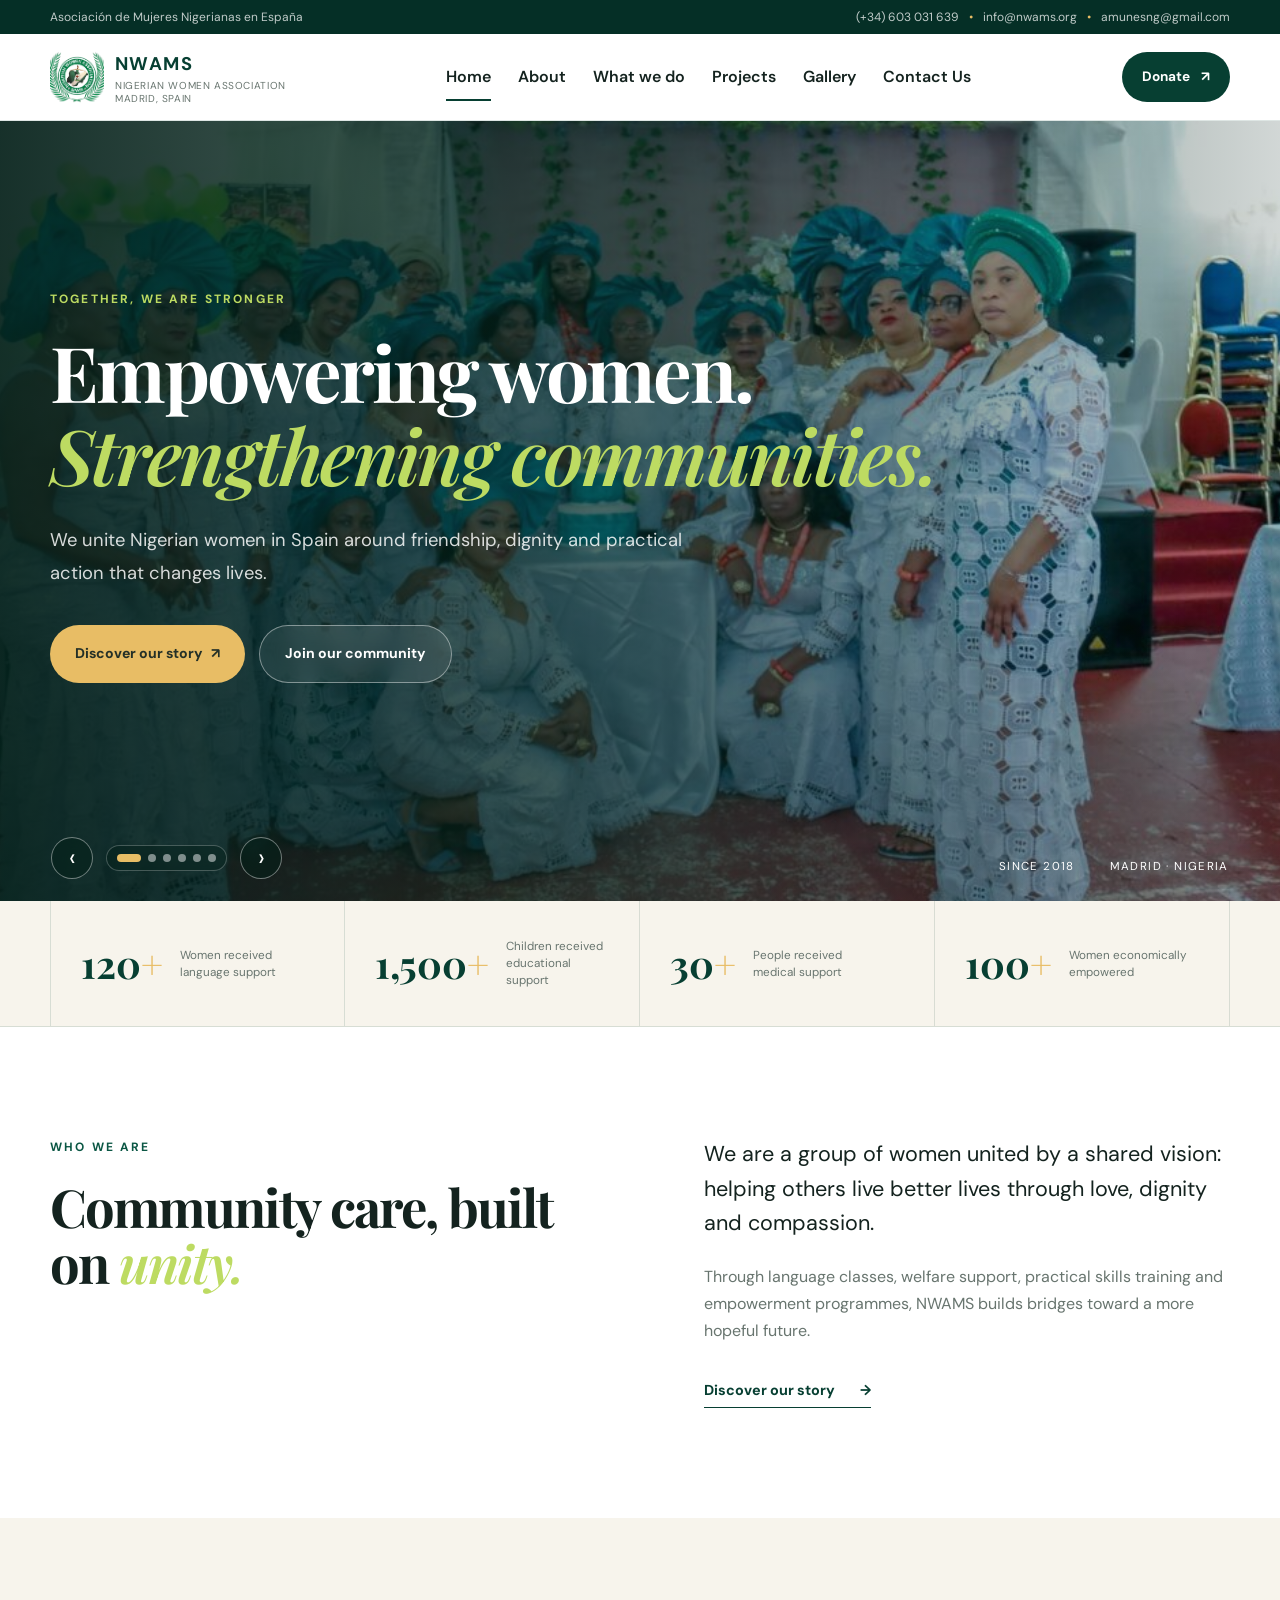
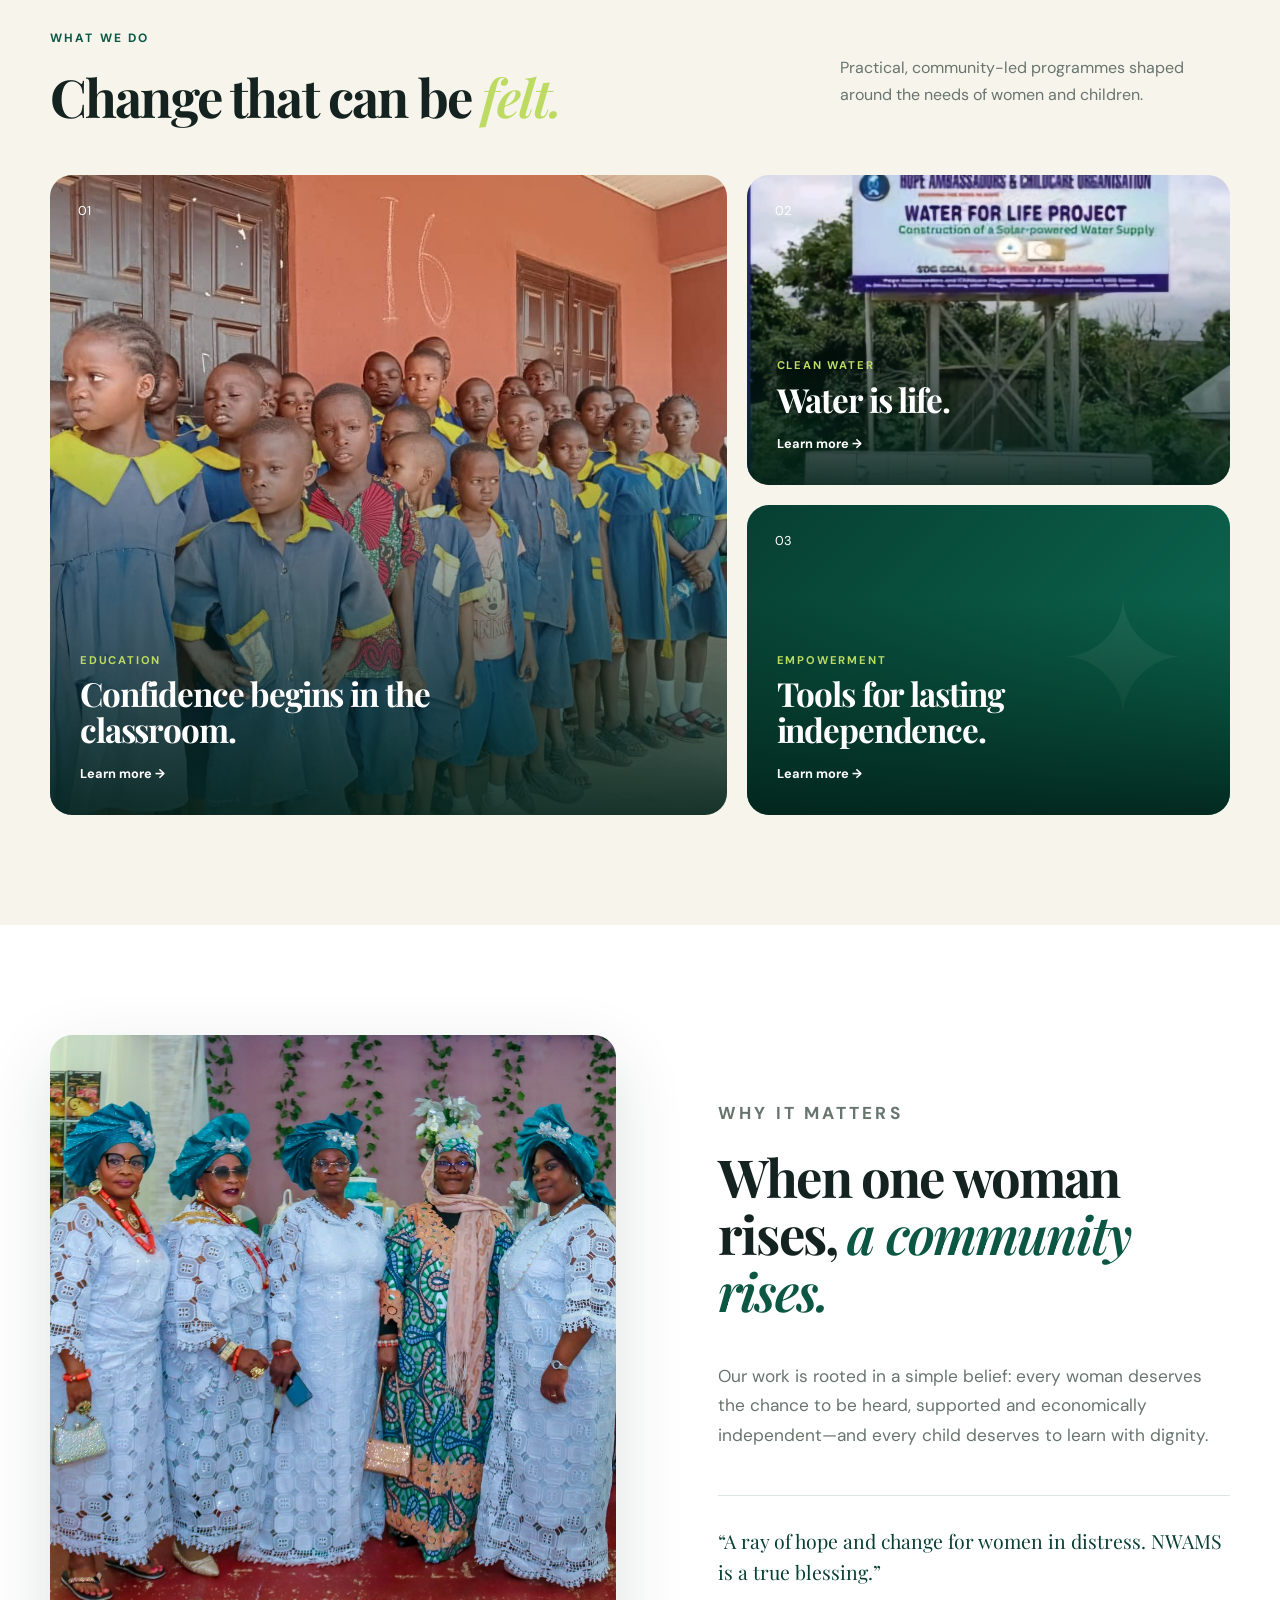
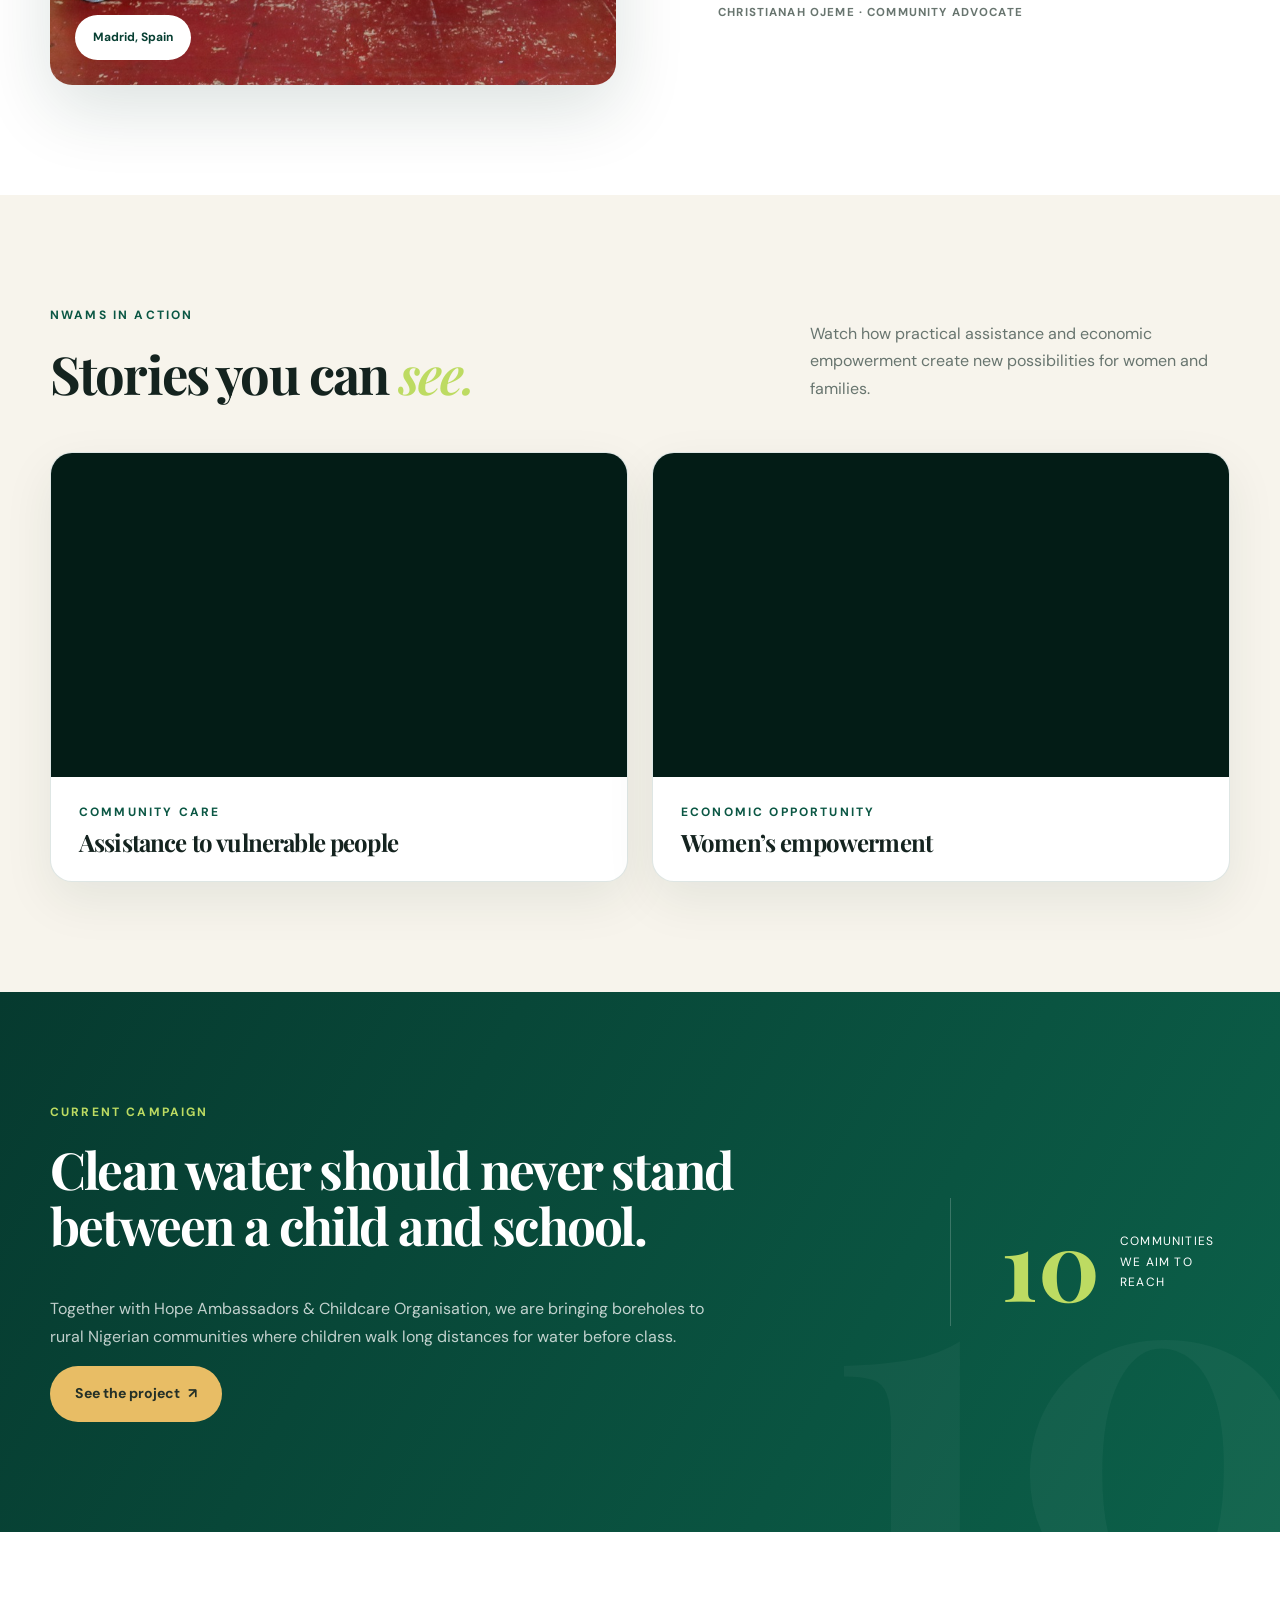
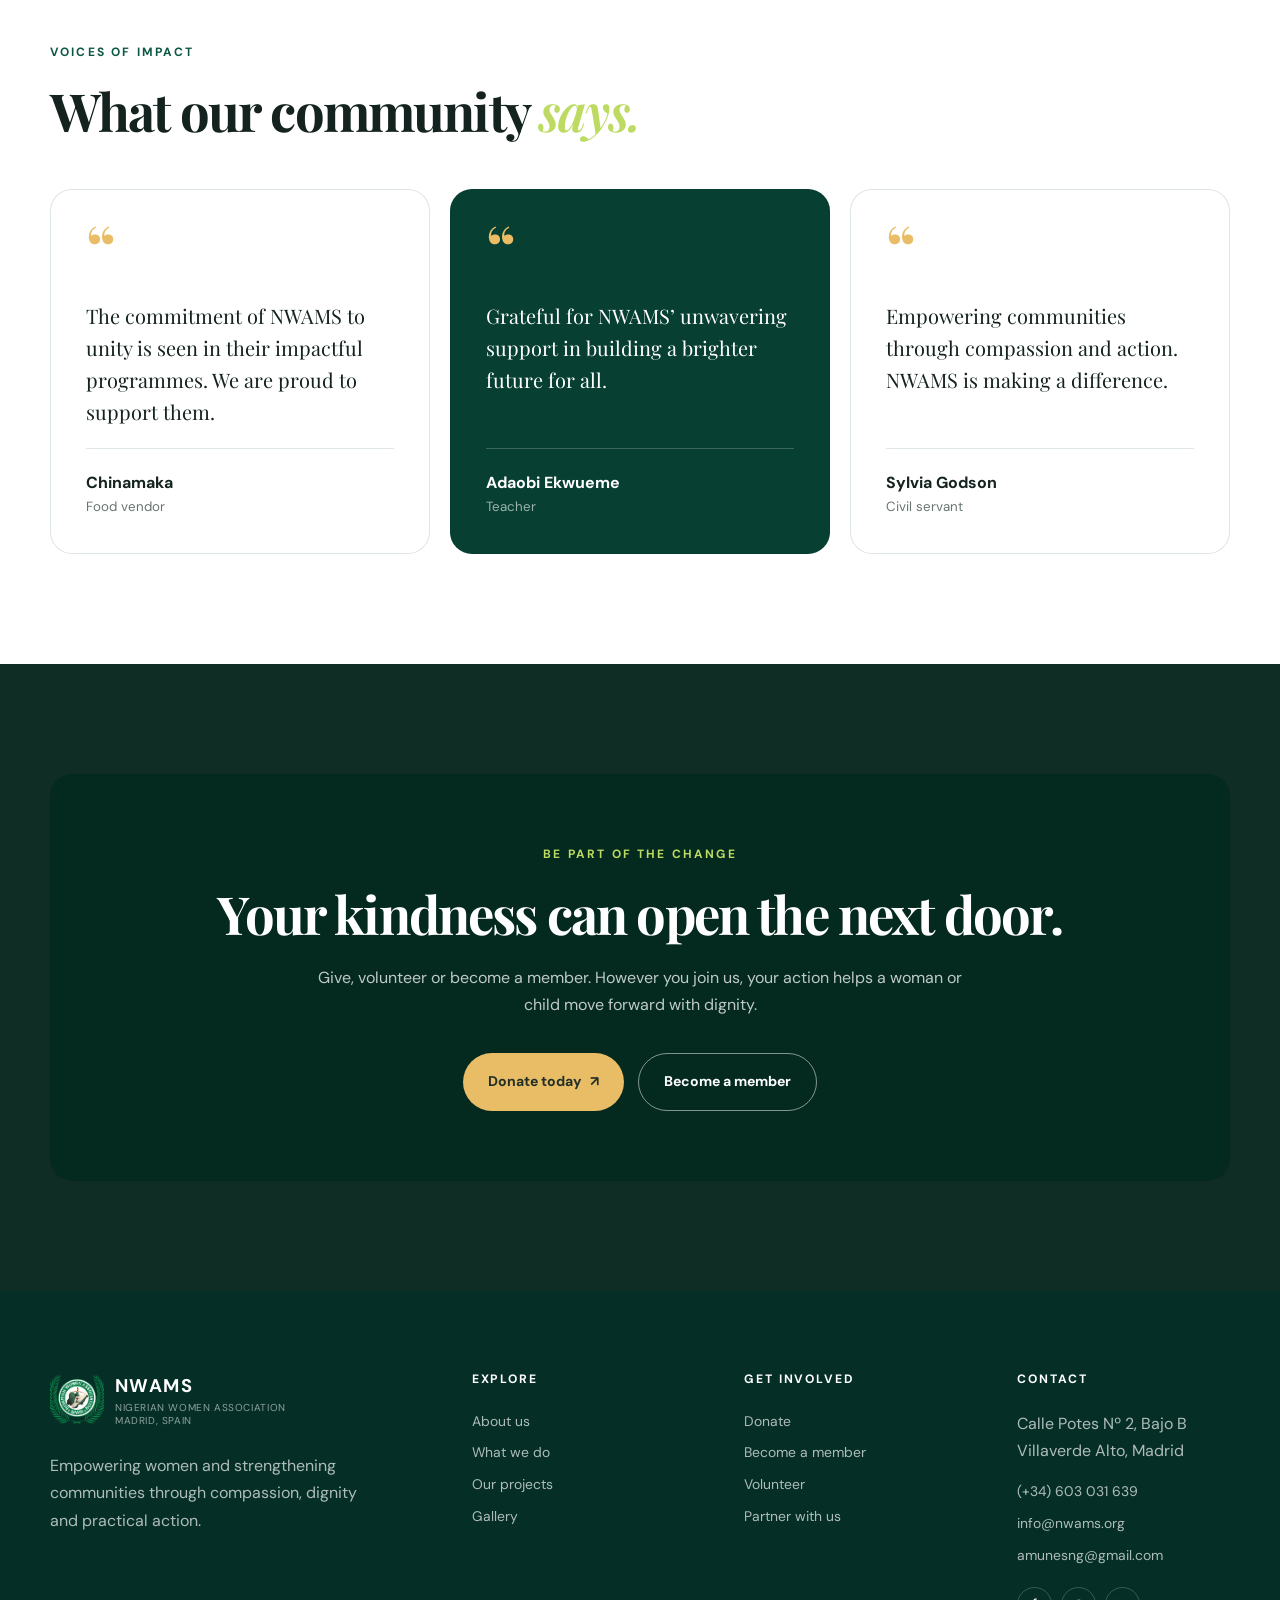
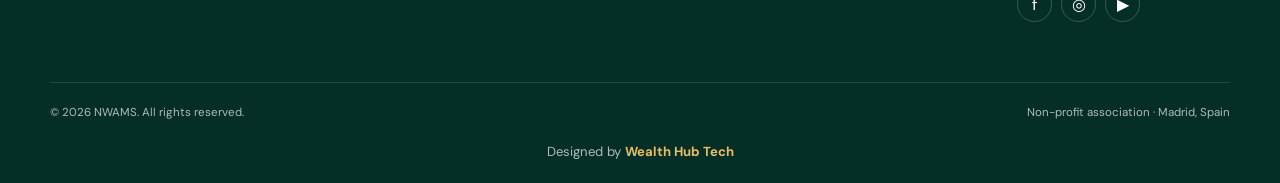
==== commit 105b874c: "SEO Optimised" ====
--- a/index.html
+++ b/index.html
@@ -16,9 +16,22 @@
       rel="stylesheet"
     />
     <link rel="stylesheet" href="styles.css" />
+      <link rel="canonical" href="https://nwams.org/" />
+    <meta property="og:type" content="website" />
+    <meta property="og:site_name" content="NWAMS" />
+    <meta property="og:title" content="NWAMS | Empowering Women. Strengthening Communities." />
+    <meta property="og:description" content="NWAMS empowers women and children in Spain and Nigeria through education, welfare, clean water, healthcare and economic opportunity." />
+    <meta property="og:url" content="https://nwams.org/" />
+    <meta property="og:image" content="https://nwams.org/img/photo-1.jpeg" />
+    <meta name="twitter:card" content="summary_large_image" />
+    <meta name="twitter:title" content="NWAMS | Empowering Women. Strengthening Communities." />
+    <meta name="twitter:description" content="NWAMS empowers women and children in Spain and Nigeria through education, welfare, clean water, healthcare and economic opportunity." />
+    <meta name="twitter:image" content="https://nwams.org/img/photo-1.jpeg" />
+    <script type="application/ld+json">{"@context": "https://schema.org", "@type": "NGO", "name": "NWAMS", "alternateName": "Nigerian Women Association", "url": "https://nwams.org/", "logo": "https://nwams.org/img/logo.png", "image": "https://nwams.org/img/logo.png", "description": "NWAMS (Nigerian Women Association) is a nonprofit association founded in 2018 in Madrid, Spain, supporting women and children in Spain and Nigeria through education, welfare, clean water, healthcare and economic empowerment programmes.", "foundingDate": "2018", "address": {"@type": "PostalAddress", "streetAddress": "Calle Potes Nº 2, Bajo B, Villaverde Alto", "addressLocality": "Madrid", "addressCountry": "ES"}, "contactPoint": {"@type": "ContactPoint", "telephone": "+34-603-031-639", "email": "info@nwams.org", "contactType": "customer service", "areaServed": "ES"}}</script>
   </head>
   <body>
-    <div id="site-header"></div>
+    <div class="topbar"><div class="container"><span>Asociación de Mujeres Nigerianas en España</span><div><a href="tel:+34603031639">(+34) 603 031 639</a><span class="topbar-dot">•</span><a href="mailto:info@nwams.org">info@nwams.org</a><span class="topbar-dot">•</span><a href="mailto:amunesng@gmail.com">amunesng@gmail.com</a></div></div></div>
+<header class="site-header"><div class="container nav-wrap"><a class="brand" href="index.html" aria-label="NWAMS home"><img src="img/logo.png" alt="NWAMS"><span><strong>NWAMS</strong><small>Nigerian Women Association<br>Madrid, Spain</small></span></a><button class="menu-toggle" type="button" aria-expanded="false" aria-label="Open navigation"><span></span><span></span><span></span></button><nav class="main-nav" aria-label="Main navigation"><a data-nav="index.html" href="index.html" class="active" aria-current="page">Home</a><a data-nav="about.html" href="about.html">About</a><a data-nav="what-we-do.html" href="what-we-do.html">What we do</a><a data-nav="projects.html" href="projects.html">Projects</a><a data-nav="gallery.html" href="gallery.html">Gallery</a><a data-nav="contact-us.html" href="contact-us.html">Contact Us</a></nav><a class="nav-donate" data-nav="donate.html" href="donate.html">Donate <span>↗</span></a></div></header>
     <main>
       <section class="hero" data-hero-carousel aria-roledescription="carousel">
         <div class="hero-slides">
@@ -26,7 +39,7 @@
             <img class="hero-media" src="img/photo-1.jpeg" alt="NWAMS members gathered in unity" fetchpriority="high" />
             <div class="container hero-content">
               <p class="eyebrow light">Together, we are stronger</p>
-              <h1>Empowering women.<br /><em>Strengthening communities.</em></h1>
+              <h1 class="hero-heading">Empowering women.<br /><em>Strengthening communities.</em></h1>
               <p class="hero-copy">We unite Nigerian women in Spain around friendship, dignity and practical action that changes lives.</p>
               <div class="button-row"><a class="btn btn-gold" href="about.html">Discover our story <span>↗</span></a><a class="btn btn-glass" href="contact-us.html">Join our community</a></div>
             </div>
@@ -35,7 +48,7 @@
             <img class="hero-media" src="img/photo-44.jpg" alt="NWAMS women celebrating Nigerian culture in Madrid" loading="lazy" />
             <div class="container hero-content">
               <p class="eyebrow light">Culture · Connection · Belonging</p>
-              <h1>Rooted in heritage.<br /><em>United in purpose.</em></h1>
+              <p class="hero-heading" role="heading" aria-level="2">Rooted in heritage.<br /><em>United in purpose.</em></p>
               <p class="hero-copy">We celebrate our Nigerian identity while creating a welcoming network where women can connect, belong and flourish in Spain.</p>
               <div class="button-row"><a class="btn btn-gold" href="gallery.html">See our community <span>↗</span></a><a class="btn btn-glass" href="about.html">Who we are</a></div>
             </div>
@@ -44,7 +57,7 @@
             <img class="hero-media" src="img/photo-9.jpeg" alt="NWAMS members standing together at a community celebration" loading="lazy" />
             <div class="container hero-content">
               <p class="eyebrow light">A sisterhood that shows up</p>
-              <h1>No woman should<br /><em>walk alone.</em></h1>
+              <p class="hero-heading" role="heading" aria-level="2">No woman should<br /><em>walk alone.</em></p>
               <p class="hero-copy">Through language support, welfare assistance and genuine friendship, we help women build confidence and navigate life with hope.</p>
               <div class="button-row"><a class="btn btn-gold" href="what-we-do.html">Explore our support <span>↗</span></a><a class="btn btn-glass" href="contact-us.html">Become a member</a></div>
             </div>
@@ -53,7 +66,7 @@
             <img class="hero-media" src="img/photo-222.jpg" alt="NWAMS representatives building community partnerships" loading="lazy" />
             <div class="container hero-content">
               <p class="eyebrow light">Partnerships with purpose</p>
-              <h1>Building bridges.<br /><em>Creating opportunity.</em></h1>
+              <p class="hero-heading" role="heading" aria-level="2">Building bridges.<br /><em>Creating opportunity.</em></p>
               <p class="hero-copy">We work with community leaders and trusted partners to extend opportunity, dignity and meaningful support to those who need it most.</p>
               <div class="button-row"><a class="btn btn-gold" href="projects.html">View our projects <span>↗</span></a><a class="btn btn-glass" href="contact-us.html">Partner with us</a></div>
             </div>
@@ -62,7 +75,7 @@
             <img class="hero-media" src="img/Water-is-Life-3.gif" alt="Families collecting clean water from an NWAMS-supported borehole" loading="lazy" />
             <div class="container hero-content">
               <p class="eyebrow light">Water is life</p>
-              <h1>Clean water brings<br /><em>health, dignity and hope.</em></h1>
+              <p class="hero-heading" role="heading" aria-level="2">Clean water brings<br /><em>health, dignity and hope.</em></p>
               <p class="hero-copy">Our clean-water projects give families safer access to an essential resource and help whole communities build healthier futures.</p>
               <div class="button-row"><a class="btn btn-gold" href="what-we-do.html#water">See our water work <span>↗</span></a><a class="btn btn-glass" href="donate.html">Help fund a project</a></div>
             </div>
@@ -71,7 +84,7 @@
             <img class="hero-media" src="img/empower-2.jpeg" alt="An NWAMS leader speaking to women at a community event" loading="lazy" />
             <div class="container hero-content">
               <p class="eyebrow light">Women leading change</p>
-              <h1>Her voice matters.<br /><em>Her future matters.</em></h1>
+              <p class="hero-heading" role="heading" aria-level="2">Her voice matters.<br /><em>Her future matters.</em></p>
               <p class="hero-copy">We equip women with skills, confidence and opportunities to lead, earn independently and shape brighter futures for their families.</p>
               <div class="button-row"><a class="btn btn-gold" href="what-we-do.html#empowerment">Our empowerment work <span>↗</span></a><a class="btn btn-glass" href="donate.html">Support a woman</a></div>
             </div>
@@ -343,7 +356,7 @@
         </div>
       </section>
     </main>
-    <div id="site-footer"></div>
+    <footer class="site-footer"><div class="container footer-main"><div class="footer-about"><a class="brand footer-brand" href="index.html"><img src="img/logo.png" alt="NWAMS"><span><strong>NWAMS</strong><small>Nigerian Women Association<br>Madrid, Spain</small></span></a><p>Empowering women and strengthening communities through compassion, dignity and practical action.</p></div><div><h3>Explore</h3><a href="about.html">About us</a><a href="what-we-do.html">What we do</a><a href="projects.html">Our projects</a><a href="gallery.html">Gallery</a></div><div><h3>Get involved</h3><a href="donate.html">Donate</a><a href="contact-us.html">Become a member</a><a href="contact-us.html">Volunteer</a><a href="contact-us.html">Partner with us</a></div><div><h3>Contact</h3><p>Calle Potes Nº 2, Bajo B<br>Villaverde Alto, Madrid</p><a href="tel:+34603031639">(+34) 603 031 639</a><a href="mailto:info@nwams.org">info@nwams.org</a><a href="mailto:amunesng@gmail.com">amunesng@gmail.com</a><div class="socials"><a href="https://www.facebook.com/" aria-label="Facebook">f</a><a href="https://www.instagram.com/" aria-label="Instagram">◎</a><a href="https://www.youtube.com/" aria-label="YouTube">▶</a></div></div></div><div class="container footer-bottom"><span>© <span data-year></span> NWAMS. All rights reserved.</span><span>Non-profit association · Madrid, Spain</span></div><p class="footer-design-credit">Designed by <span>Wealth Hub Tech</span></p></footer>
     <script src="script.js"></script>
   </body>
 </html>
--- a/styles.css
+++ b/styles.css
@@ -1,8 +1,8 @@
 :root{--green:#073f32;--green-2:#0b5744;--lime:#bddb62;--gold:#e8bd65;--cream:#f7f4ec;--ink:#14231f;--muted:#68756f;--white:#fff;--line:rgba(7,63,50,.13);--radius:22px;--shadow:0 24px 70px rgba(6,48,38,.14);--container:min(1180px,calc(100% - 40px))}
-*{box-sizing:border-box}html{scroll-behavior:smooth}body{margin:0;color:var(--ink);font:16px/1.7 'DM Sans',sans-serif;background:#fff}body.menu-open{overflow:hidden}img{display:block;max-width:100%}a{color:inherit;text-decoration:none}h1,h2,h3,p{margin-top:0}h1,h2,h3{font-family:'Playfair Display',serif;line-height:1.08;letter-spacing:-.035em}h1{font-size:clamp(3rem,6vw,6.4rem)}h2{font-size:clamp(2.35rem,4.1vw,4.5rem)}h3{font-size:1.5rem}em{font-weight:600;color:var(--lime)}.container{width:var(--container);margin-inline:auto}.section{padding:110px 0}.eyebrow{margin:0 0 20px;color:var(--green-2);font-size:.75rem;font-weight:700;letter-spacing:.18em;text-transform:uppercase}.eyebrow.light{color:var(--lime)}.topbar{background:#052f26;color:rgba(255,255,255,.75);font-size:.75rem}.topbar .container{min-height:34px;display:flex;align-items:center;justify-content:space-between;gap:15px}.topbar a:hover{color:#fff}.topbar-dot{padding:0 10px;color:var(--gold)}.site-header{position:sticky;top:0;z-index:100;background:rgba(255,255,255,.95);backdrop-filter:blur(18px);border-bottom:1px solid var(--line)}.nav-wrap{height:86px;display:flex;align-items:center;gap:28px}.brand{display:flex;align-items:center;gap:11px;min-width:245px}.brand img{width:54px;height:54px;object-fit:contain}.brand strong{display:block;color:var(--green);font-size:1.15rem;letter-spacing:.08em}.brand small{display:block;color:var(--muted);font-size:.63rem;line-height:1.25;text-transform:uppercase;letter-spacing:.06em}.main-nav{display:flex;align-items:center;justify-content:center;gap:27px;flex:1}.main-nav a{position:relative;font-size:.87rem;font-weight:600}.main-nav a:after{content:'';position:absolute;left:0;right:100%;bottom:-10px;height:2px;background:var(--green);transition:.25s}.main-nav a:hover:after,.main-nav a.active:after{right:0}.nav-donate{background:var(--green);color:#fff;padding:13px 20px;border-radius:50px;font-size:.85rem;font-weight:700}.nav-donate span,.btn span{margin-left:8px}.menu-toggle{display:none;border:0;background:none;padding:8px}.menu-toggle span{display:block;width:25px;height:2px;margin:5px;background:var(--green)}.hero{position:relative;min-height:calc(100vh - 120px);display:grid;align-items:center;overflow:hidden;background:var(--green)}.hero-media{position:absolute;inset:0;width:100%;height:100%;object-fit:cover;object-position:center 34%}.hero-overlay{position:absolute;inset:0;background:linear-gradient(90deg,rgba(3,31,24,.92) 0%,rgba(4,39,30,.66) 50%,rgba(4,34,27,.18) 100%),linear-gradient(0deg,rgba(0,0,0,.2),transparent 45%)}.hero-content{position:relative;z-index:2;color:#fff;padding:100px 0 150px}.hero h1{max-width:980px;margin-bottom:28px;color:#fff}.hero-copy{max-width:650px;font-size:1.15rem;color:rgba(255,255,255,.83);line-height:1.8}.button-row{display:flex;flex-wrap:wrap;gap:14px;margin-top:35px}.btn{display:inline-flex;align-items:center;justify-content:center;padding:16px 25px;border-radius:50px;font-size:.88rem;font-weight:700;transition:.25s}.btn:hover{transform:translateY(-2px)}.btn-gold{background:var(--gold);color:#243027}.btn-glass{border:1px solid rgba(255,255,255,.42);color:#fff;background:rgba(255,255,255,.08);backdrop-filter:blur(10px)}.btn-outline-light{border:1px solid rgba(255,255,255,.5);color:#fff}.hero-note{position:absolute;z-index:3;bottom:24px;right:4%;display:flex;gap:35px;color:#fff;font-size:.72rem;letter-spacing:.12em;text-transform:uppercase}.impact-strip{background:var(--cream);border-bottom:1px solid var(--line)}.impact-grid{display:grid;grid-template-columns:repeat(4,1fr)}.impact-grid>div{display:flex;align-items:center;gap:17px;padding:30px;border-right:1px solid var(--line)}.impact-grid>div:first-child{border-left:1px solid var(--line)}.impact-grid strong{font-family:'Playfair Display',serif;font-size:2.4rem;color:var(--green)}.impact-grid strong:after{content:'+';color:var(--gold)}.impact-grid span{font-size:.73rem;line-height:1.45;color:var(--muted)}.intro{background:#fff}.intro-grid{display:grid;grid-template-columns:1fr 1fr;gap:10vw}.section-heading h2{margin:0}.intro-copy .lead{font-size:1.35rem;color:var(--ink);line-height:1.6}.intro-copy p{color:var(--muted)}.text-link{display:inline-flex;gap:25px;margin-top:18px;padding-bottom:4px;border-bottom:1px solid var(--green);color:var(--green);font-weight:700;font-size:.9rem}.programmes{background:var(--cream)}.heading-row{display:flex;justify-content:space-between;align-items:end;gap:50px;margin-bottom:50px}.heading-row h2{margin:0}.heading-row>p{max-width:390px;color:var(--muted)}.programme-grid{display:grid;grid-template-columns:1.4fr 1fr;grid-template-rows:310px 310px;gap:20px}.programme-card{position:relative;overflow:hidden;border-radius:var(--radius);color:#fff}.programme-card.large{grid-row:1/3}.programme-card img{width:100%;height:100%;object-fit:cover;transition:.6s}.programme-card:after{content:'';position:absolute;inset:0;background:linear-gradient(0deg,rgba(2,34,26,.9),transparent 70%)}.programme-card:hover img{transform:scale(1.04)}.green-card{background:linear-gradient(135deg,var(--green),#0c6f55)}.green-card:before{content:'✦';position:absolute;right:40px;top:20px;font-size:10rem;color:rgba(255,255,255,.07)}.card-number{position:absolute;z-index:2;top:25px;left:28px;font-size:.8rem}.card-caption{position:absolute;z-index:2;left:30px;right:30px;bottom:28px}.card-caption p{margin:0 0 6px;color:var(--lime);font-size:.7rem;text-transform:uppercase;letter-spacing:.16em;font-weight:700}.card-caption h3{max-width:500px;margin-bottom:12px;color:#fff;font-size:clamp(1.4rem,2.6vw,2.5rem)}.card-caption>span{font-size:.8rem;font-weight:700}.story-section{background:#fff}.story-grid{display:grid;grid-template-columns:1.05fr .95fr;align-items:center;gap:8vw}.story-image{position:relative}.story-image img{width:100%;height:650px;object-fit:cover;border-radius:var(--radius);box-shadow:var(--shadow)}.image-badge{position:absolute;bottom:25px;left:25px;background:#fff;color:var(--green);padding:12px 18px;border-radius:50px;font-size:.75rem;font-weight:700}.story-copy h2 em{color:var(--green-2)}.story-copy>p{color:var(--muted);font-size:1.08rem}.story-copy blockquote{margin:45px 0 0;padding:30px 0 0;border-top:1px solid var(--line);font:1.22rem/1.6 'Playfair Display',serif;color:var(--green)}.story-copy cite{display:block;margin-top:17px;color:var(--muted);font:700 .72rem 'DM Sans',sans-serif;text-transform:uppercase;letter-spacing:.1em}.project-spotlight{position:relative;background:linear-gradient(120deg,#063a2f,#0c614a);color:#fff;overflow:hidden}.project-spotlight:after{content:'10';position:absolute;right:-3%;bottom:-34%;color:rgba(255,255,255,.035);font:700 30rem 'Playfair Display',serif}.spotlight-inner{position:relative;z-index:2;display:grid;grid-template-columns:1.5fr .5fr;align-items:center;gap:60px}.spotlight-inner h2{max-width:790px;color:#fff;font-size:clamp(2.5rem,4vw,4.3rem)}.spotlight-inner p:not(.eyebrow){max-width:690px;color:rgba(255,255,255,.75)}.spotlight-stat{display:flex;align-items:center;gap:20px;padding-left:50px;border-left:1px solid rgba(255,255,255,.2)}.spotlight-stat strong{font:700 6rem 'Playfair Display',serif;color:var(--lime)}.spotlight-stat span{font-size:.75rem;text-transform:uppercase;letter-spacing:.1em}.voices{background:#fff}.testimonial-grid{display:grid;grid-template-columns:repeat(3,1fr);gap:20px}.quote-card{display:flex;flex-direction:column;min-height:360px;padding:35px;border:1px solid var(--line);border-radius:var(--radius);background:#fff}.quote-card>span{font:700 4rem 'Playfair Display',serif;color:var(--gold);line-height:.7}.quote-card>p{flex:1;margin-top:30px;font:1.25rem/1.6 'Playfair Display',serif}.quote-card footer{display:flex;flex-direction:column;padding-top:20px;border-top:1px solid var(--line)}.quote-card small{color:var(--muted)}.quote-card.featured{background:var(--green);color:#fff}.quote-card.featured footer{border-color:rgba(255,255,255,.2)}.quote-card.featured small{color:rgba(255,255,255,.6)}.final-cta{background:#102d25 url('https://nwams.org/wp-content/uploads/2024/10/WhatsApp-Image-2024-10-19-at-17.21.58-5.jpeg') center/cover}.cta-inner{padding:70px;border-radius:var(--radius);background:rgba(4,43,33,.9);color:#fff;text-align:center;backdrop-filter:blur(4px)}.cta-inner h2{max-width:850px;margin:0 auto 22px;color:#fff}.cta-inner>p:not(.eyebrow){max-width:660px;margin-inline:auto;color:rgba(255,255,255,.75)}.cta-inner .button-row{justify-content:center}.site-footer{padding:80px 0 20px;background:#052f26;color:rgba(255,255,255,.68)}.footer-main{display:grid;grid-template-columns:1.7fr repeat(3,1fr);gap:60px}.footer-brand strong{color:#fff}.footer-brand small{color:rgba(255,255,255,.55)}.footer-about p{max-width:320px;margin-top:25px}.footer-main h3{margin-bottom:23px;color:#fff;font:700 .76rem 'DM Sans',sans-serif;text-transform:uppercase;letter-spacing:.15em}.footer-main>div>a:not(.brand){display:block;margin:8px 0;font-size:.87rem}.footer-main>div>a:hover{color:var(--lime)}.socials{display:flex;gap:9px;margin-top:20px}.socials a{width:35px;height:35px;display:grid;place-items:center;border:1px solid rgba(255,255,255,.2);border-radius:50%;color:#fff}.footer-bottom{display:flex;justify-content:space-between;margin-top:60px;padding-top:20px;border-top:1px solid rgba(255,255,255,.12);font-size:.72rem}.page-hero{padding:110px 0 80px;background:var(--cream)}.page-hero h1{max-width:900px;margin:0;color:var(--green);font-size:clamp(3rem,5vw,5.5rem)}.page-hero p:last-child{max-width:680px;color:var(--muted);font-size:1.1rem}.content-grid{display:grid;grid-template-columns:repeat(2,1fr);gap:25px}.content-card{padding:35px;border:1px solid var(--line);border-radius:var(--radius)}.content-card img{width:100%;height:260px;object-fit:cover;border-radius:15px;margin-bottom:25px}.content-card p{color:var(--muted)}.contact-grid{display:grid;grid-template-columns:.8fr 1.2fr;gap:60px}.contact-list a{display:block;margin:15px 0;color:var(--green);font-weight:700}.form-card{padding:40px;background:var(--cream);border-radius:var(--radius)}form{display:grid;gap:16px}label{font-size:.8rem;font-weight:700}input,textarea,select{width:100%;padding:15px;border:1px solid var(--line);border-radius:10px;background:#fff;font:inherit}textarea{min-height:140px;resize:vertical}.form-feedback{color:var(--green);font-weight:700}.gallery-grid{columns:3;column-gap:18px}.gallery-grid img{width:100%;margin-bottom:18px;border-radius:16px;break-inside:avoid}.reveal{opacity:0;transform:translateY(24px);transition:opacity .7s,transform .7s}.reveal.shown{opacity:1;transform:none}@media(prefers-reduced-motion:reduce){*{scroll-behavior:auto!important}.reveal{opacity:1;transform:none;transition:none}}
+*{box-sizing:border-box}html{scroll-behavior:smooth}body{margin:0;color:var(--ink);font:16px/1.7 'DM Sans',sans-serif;background:#fff}body.menu-open{overflow:hidden}img{display:block;max-width:100%}a{color:inherit;text-decoration:none}h1,h2,h3,p{margin-top:0}h1,h2,h3{font-family:'Playfair Display',serif;line-height:1.08;letter-spacing:-.035em}h1{font-size:clamp(3rem,6vw,6.4rem)}h2{font-size:clamp(2.35rem,4.1vw,4.5rem)}h3{font-size:1.5rem}em{font-weight:600;color:var(--lime)}.container{width:var(--container);margin-inline:auto}.section{padding:110px 0}.eyebrow{margin:0 0 20px;color:var(--green-2);font-size:.75rem;font-weight:700;letter-spacing:.18em;text-transform:uppercase}.eyebrow.light{color:var(--lime)}.topbar{background:#052f26;color:rgba(255,255,255,.75);font-size:.75rem}.topbar .container{min-height:34px;display:flex;align-items:center;justify-content:space-between;gap:15px}.topbar a:hover{color:#fff}.topbar-dot{padding:0 10px;color:var(--gold)}.site-header{position:sticky;top:0;z-index:100;background:rgba(255,255,255,.95);backdrop-filter:blur(18px);border-bottom:1px solid var(--line)}.nav-wrap{height:86px;display:flex;align-items:center;gap:28px}.brand{display:flex;align-items:center;gap:11px;min-width:245px}.brand img{width:54px;height:54px;object-fit:contain}.brand strong{display:block;color:var(--green);font-size:1.15rem;letter-spacing:.08em}.brand small{display:block;color:var(--muted);font-size:.63rem;line-height:1.25;text-transform:uppercase;letter-spacing:.06em}.main-nav{display:flex;align-items:center;justify-content:center;gap:27px;flex:1}.main-nav a{position:relative;font-size:.87rem;font-weight:600}.main-nav a:after{content:'';position:absolute;left:0;right:100%;bottom:-10px;height:2px;background:var(--green);transition:.25s}.main-nav a:hover:after,.main-nav a.active:after{right:0}.nav-donate{background:var(--green);color:#fff;padding:13px 20px;border-radius:50px;font-size:.85rem;font-weight:700}.nav-donate span,.btn span{margin-left:8px}.menu-toggle{display:none;border:0;background:none;padding:8px}.menu-toggle span{display:block;width:25px;height:2px;margin:5px;background:var(--green)}.hero{position:relative;min-height:calc(100vh - 120px);display:grid;align-items:center;overflow:hidden;background:var(--green)}.hero-media{position:absolute;inset:0;width:100%;height:100%;object-fit:cover;object-position:center 34%}.hero-overlay{position:absolute;inset:0;background:linear-gradient(90deg,rgba(3,31,24,.92) 0%,rgba(4,39,30,.66) 50%,rgba(4,34,27,.18) 100%),linear-gradient(0deg,rgba(0,0,0,.2),transparent 45%)}.hero-content{position:relative;z-index:2;color:#fff;padding:100px 0 150px}.hero-heading{max-width:980px;margin-bottom:28px;margin-top:0;color:#fff;font-family:'Playfair Display',serif;line-height:1.08;letter-spacing:-.035em;font-size:clamp(3rem,6vw,6.4rem)}.hero-copy{max-width:650px;font-size:1.15rem;color:rgba(255,255,255,.83);line-height:1.8}.button-row{display:flex;flex-wrap:wrap;gap:14px;margin-top:35px}.btn{display:inline-flex;align-items:center;justify-content:center;padding:16px 25px;border-radius:50px;font-size:.88rem;font-weight:700;transition:.25s}.btn:hover{transform:translateY(-2px)}.btn-gold{background:var(--gold);color:#243027}.btn-glass{border:1px solid rgba(255,255,255,.42);color:#fff;background:rgba(255,255,255,.08);backdrop-filter:blur(10px)}.btn-outline-light{border:1px solid rgba(255,255,255,.5);color:#fff}.hero-note{position:absolute;z-index:3;bottom:24px;right:4%;display:flex;gap:35px;color:#fff;font-size:.72rem;letter-spacing:.12em;text-transform:uppercase}.impact-strip{background:var(--cream);border-bottom:1px solid var(--line)}.impact-grid{display:grid;grid-template-columns:repeat(4,1fr)}.impact-grid>div{display:flex;align-items:center;gap:17px;padding:30px;border-right:1px solid var(--line)}.impact-grid>div:first-child{border-left:1px solid var(--line)}.impact-grid strong{font-family:'Playfair Display',serif;font-size:2.4rem;color:var(--green)}.impact-grid strong:after{content:'+';color:var(--gold)}.impact-grid span{font-size:.73rem;line-height:1.45;color:var(--muted)}.intro{background:#fff}.intro-grid{display:grid;grid-template-columns:1fr 1fr;gap:10vw}.section-heading h2{margin:0}.intro-copy .lead{font-size:1.35rem;color:var(--ink);line-height:1.6}.intro-copy p{color:var(--muted)}.text-link{display:inline-flex;gap:25px;margin-top:18px;padding-bottom:4px;border-bottom:1px solid var(--green);color:var(--green);font-weight:700;font-size:.9rem}.programmes{background:var(--cream)}.heading-row{display:flex;justify-content:space-between;align-items:end;gap:50px;margin-bottom:50px}.heading-row h2{margin:0}.heading-row>p{max-width:390px;color:var(--muted)}.programme-grid{display:grid;grid-template-columns:1.4fr 1fr;grid-template-rows:310px 310px;gap:20px}.programme-card{position:relative;overflow:hidden;border-radius:var(--radius);color:#fff}.programme-card.large{grid-row:1/3}.programme-card img{width:100%;height:100%;object-fit:cover;transition:.6s}.programme-card:after{content:'';position:absolute;inset:0;background:linear-gradient(0deg,rgba(2,34,26,.9),transparent 70%)}.programme-card:hover img{transform:scale(1.04)}.green-card{background:linear-gradient(135deg,var(--green),#0c6f55)}.green-card:before{content:'✦';position:absolute;right:40px;top:20px;font-size:10rem;color:rgba(255,255,255,.07)}.card-number{position:absolute;z-index:2;top:25px;left:28px;font-size:.8rem}.card-caption{position:absolute;z-index:2;left:30px;right:30px;bottom:28px}.card-caption p{margin:0 0 6px;color:var(--lime);font-size:.7rem;text-transform:uppercase;letter-spacing:.16em;font-weight:700}.card-caption h3{max-width:500px;margin-bottom:12px;color:#fff;font-size:clamp(1.4rem,2.6vw,2.5rem)}.card-caption>span{font-size:.8rem;font-weight:700}.story-section{background:#fff}.story-grid{display:grid;grid-template-columns:1.05fr .95fr;align-items:center;gap:8vw}.story-image{position:relative}.story-image img{width:100%;height:650px;object-fit:cover;border-radius:var(--radius);box-shadow:var(--shadow)}.image-badge{position:absolute;bottom:25px;left:25px;background:#fff;color:var(--green);padding:12px 18px;border-radius:50px;font-size:.75rem;font-weight:700}.story-copy h2 em{color:var(--green-2)}.story-copy>p{color:var(--muted);font-size:1.08rem}.story-copy blockquote{margin:45px 0 0;padding:30px 0 0;border-top:1px solid var(--line);font:1.22rem/1.6 'Playfair Display',serif;color:var(--green)}.story-copy cite{display:block;margin-top:17px;color:var(--muted);font:700 .72rem 'DM Sans',sans-serif;text-transform:uppercase;letter-spacing:.1em}.project-spotlight{position:relative;background:linear-gradient(120deg,#063a2f,#0c614a);color:#fff;overflow:hidden}.project-spotlight:after{content:'10';position:absolute;right:-3%;bottom:-34%;color:rgba(255,255,255,.035);font:700 30rem 'Playfair Display',serif}.spotlight-inner{position:relative;z-index:2;display:grid;grid-template-columns:1.5fr .5fr;align-items:center;gap:60px}.spotlight-inner h2{max-width:790px;color:#fff;font-size:clamp(2.5rem,4vw,4.3rem)}.spotlight-inner p:not(.eyebrow){max-width:690px;color:rgba(255,255,255,.75)}.spotlight-stat{display:flex;align-items:center;gap:20px;padding-left:50px;border-left:1px solid rgba(255,255,255,.2)}.spotlight-stat strong{font:700 6rem 'Playfair Display',serif;color:var(--lime)}.spotlight-stat span{font-size:.75rem;text-transform:uppercase;letter-spacing:.1em}.voices{background:#fff}.testimonial-grid{display:grid;grid-template-columns:repeat(3,1fr);gap:20px}.quote-card{display:flex;flex-direction:column;min-height:360px;padding:35px;border:1px solid var(--line);border-radius:var(--radius);background:#fff}.quote-card>span{font:700 4rem 'Playfair Display',serif;color:var(--gold);line-height:.7}.quote-card>p{flex:1;margin-top:30px;font:1.25rem/1.6 'Playfair Display',serif}.quote-card footer{display:flex;flex-direction:column;padding-top:20px;border-top:1px solid var(--line)}.quote-card small{color:var(--muted)}.quote-card.featured{background:var(--green);color:#fff}.quote-card.featured footer{border-color:rgba(255,255,255,.2)}.quote-card.featured small{color:rgba(255,255,255,.6)}.final-cta{background:#102d25 url('https://nwams.org/wp-content/uploads/2024/10/WhatsApp-Image-2024-10-19-at-17.21.58-5.jpeg') center/cover}.cta-inner{padding:70px;border-radius:var(--radius);background:rgba(4,43,33,.9);color:#fff;text-align:center;backdrop-filter:blur(4px)}.cta-inner h2{max-width:850px;margin:0 auto 22px;color:#fff}.cta-inner>p:not(.eyebrow){max-width:660px;margin-inline:auto;color:rgba(255,255,255,.75)}.cta-inner .button-row{justify-content:center}.site-footer{padding:80px 0 20px;background:#052f26;color:rgba(255,255,255,.68)}.footer-main{display:grid;grid-template-columns:1.7fr repeat(3,1fr);gap:60px}.footer-brand strong{color:#fff}.footer-brand small{color:rgba(255,255,255,.55)}.footer-about p{max-width:320px;margin-top:25px}.footer-main h3{margin-bottom:23px;color:#fff;font:700 .76rem 'DM Sans',sans-serif;text-transform:uppercase;letter-spacing:.15em}.footer-main>div>a:not(.brand){display:block;margin:8px 0;font-size:.87rem}.footer-main>div>a:hover{color:var(--lime)}.socials{display:flex;gap:9px;margin-top:20px}.socials a{width:35px;height:35px;display:grid;place-items:center;border:1px solid rgba(255,255,255,.2);border-radius:50%;color:#fff}.footer-bottom{display:flex;justify-content:space-between;margin-top:60px;padding-top:20px;border-top:1px solid rgba(255,255,255,.12);font-size:.72rem}.page-hero{padding:110px 0 80px;background:var(--cream)}.page-hero h1{max-width:900px;margin:0;color:var(--green);font-size:clamp(3rem,5vw,5.5rem)}.page-hero p:last-child{max-width:680px;color:var(--muted);font-size:1.1rem}.content-grid{display:grid;grid-template-columns:repeat(2,1fr);gap:25px}.content-card{padding:35px;border:1px solid var(--line);border-radius:var(--radius)}.content-card img{width:100%;height:260px;object-fit:cover;border-radius:15px;margin-bottom:25px}.content-card p{color:var(--muted)}.contact-grid{display:grid;grid-template-columns:.8fr 1.2fr;gap:60px}.contact-list a{display:block;margin:15px 0;color:var(--green);font-weight:700}.form-card{padding:40px;background:var(--cream);border-radius:var(--radius)}form{display:grid;gap:16px}label{font-size:.8rem;font-weight:700}input,textarea,select{width:100%;padding:15px;border:1px solid var(--line);border-radius:10px;background:#fff;font:inherit}textarea{min-height:140px;resize:vertical}.form-feedback{color:var(--green);font-weight:700}.gallery-grid{columns:3;column-gap:18px}.gallery-grid img{width:100%;margin-bottom:18px;border-radius:16px;break-inside:avoid}.reveal{opacity:0;transform:translateY(24px);transition:opacity .7s,transform .7s}.reveal.shown{opacity:1;transform:none}@media(prefers-reduced-motion:reduce){*{scroll-behavior:auto!important}.reveal{opacity:1;transform:none;transition:none}}
 @media(max-width:1050px){.main-nav{gap:14px}.nav-wrap{gap:14px}.brand{min-width:auto}.brand small{display:none}.impact-grid{grid-template-columns:repeat(2,1fr)}.impact-grid>div:nth-child(3){border-left:1px solid var(--line)}.footer-main{grid-template-columns:1.4fr repeat(3,1fr);gap:30px}}
 @media(max-width:800px){.topbar{display:none}.site-header{top:0}.nav-wrap{height:74px}.brand img{width:45px;height:45px}.menu-toggle{display:block;margin-left:auto}.main-nav{position:fixed;inset:74px 0 auto;background:#fff;display:none;flex-direction:column;align-items:flex-start;padding:30px 20px;box-shadow:var(--shadow)}.main-nav.open{display:flex}.nav-donate{display:none}.hero{min-height:750px}.hero-content{padding:80px 0 150px}.hero-note{left:20px;right:auto}.section{padding:75px 0}.intro-grid,.story-grid,.spotlight-inner,.contact-grid{grid-template-columns:1fr;gap:50px}.heading-row{display:block}.programme-grid{display:block}.programme-card{display:block;height:420px;margin-bottom:18px}.story-image img{height:500px}.spotlight-stat{padding:25px 0 0;border-left:0;border-top:1px solid rgba(255,255,255,.2)}.testimonial-grid{grid-template-columns:1fr}.quote-card{min-height:300px}.footer-main{grid-template-columns:1fr 1fr}.footer-about{grid-column:1/-1}.cta-inner{padding:50px 22px}.content-grid{grid-template-columns:1fr}.gallery-grid{columns:2}}
-@media(max-width:520px){:root{--container:min(100% - 28px,1180px)}h1{font-size:3.25rem}.hero-copy{font-size:1rem}.button-row{flex-direction:column;align-items:stretch}.hero-note{gap:16px;font-size:.62rem}.impact-grid{grid-template-columns:1fr 1fr}.impact-grid>div{display:block;padding:21px 13px}.impact-grid strong{display:block;font-size:2rem}.impact-grid span{font-size:.66rem}.story-image img{height:400px}.footer-main{grid-template-columns:1fr}.footer-about{grid-column:auto}.footer-bottom{display:block}.footer-bottom span{display:block;margin:7px 0}.gallery-grid{columns:1}.form-card{padding:25px}}
+@media(max-width:520px){:root{--container:min(100% - 28px,1180px)}h1,.hero-heading{font-size:3.25rem}.hero-copy{font-size:1rem}.button-row{flex-direction:column;align-items:stretch}.hero-note{gap:16px;font-size:.62rem}.impact-grid{grid-template-columns:1fr 1fr}.impact-grid>div{display:block;padding:21px 13px}.impact-grid strong{display:block;font-size:2rem}.impact-grid span{font-size:.66rem}.story-image img{height:400px}.footer-main{grid-template-columns:1fr}.footer-about{grid-column:auto}.footer-bottom{display:block}.footer-bottom span{display:block;margin:7px 0}.gallery-grid{columns:1}.form-card{padding:25px}}
 
 /* About page team */
 .team-section{background:#fff}.community-team{background:var(--cream)}.team-heading{display:grid;grid-template-columns:1.25fr .75fr;align-items:end;gap:60px;margin-bottom:50px}.team-heading h2{margin:0}.team-heading>p{max-width:430px;margin:0;color:var(--muted)}.team-grid{display:grid;gap:22px}.executive-grid{grid-template-columns:repeat(5,1fr)}.member-grid{grid-template-columns:repeat(4,1fr)}.member-card{overflow:hidden;border:1px solid var(--line);border-radius:18px;background:#fff;transition:transform .3s,box-shadow .3s}.member-card:hover{transform:translateY(-6px);box-shadow:var(--shadow)}.member-card img{width:100%;height:280px;object-fit:cover;object-position:center top;background:#edf2ee}.member-card div{padding:21px 20px 23px}.member-card h3{margin:0 0 7px;font-size:1.18rem;line-height:1.25}.member-card p{margin:0;color:var(--green-2);font-size:.7rem;font-weight:700;letter-spacing:.1em;text-transform:uppercase}
